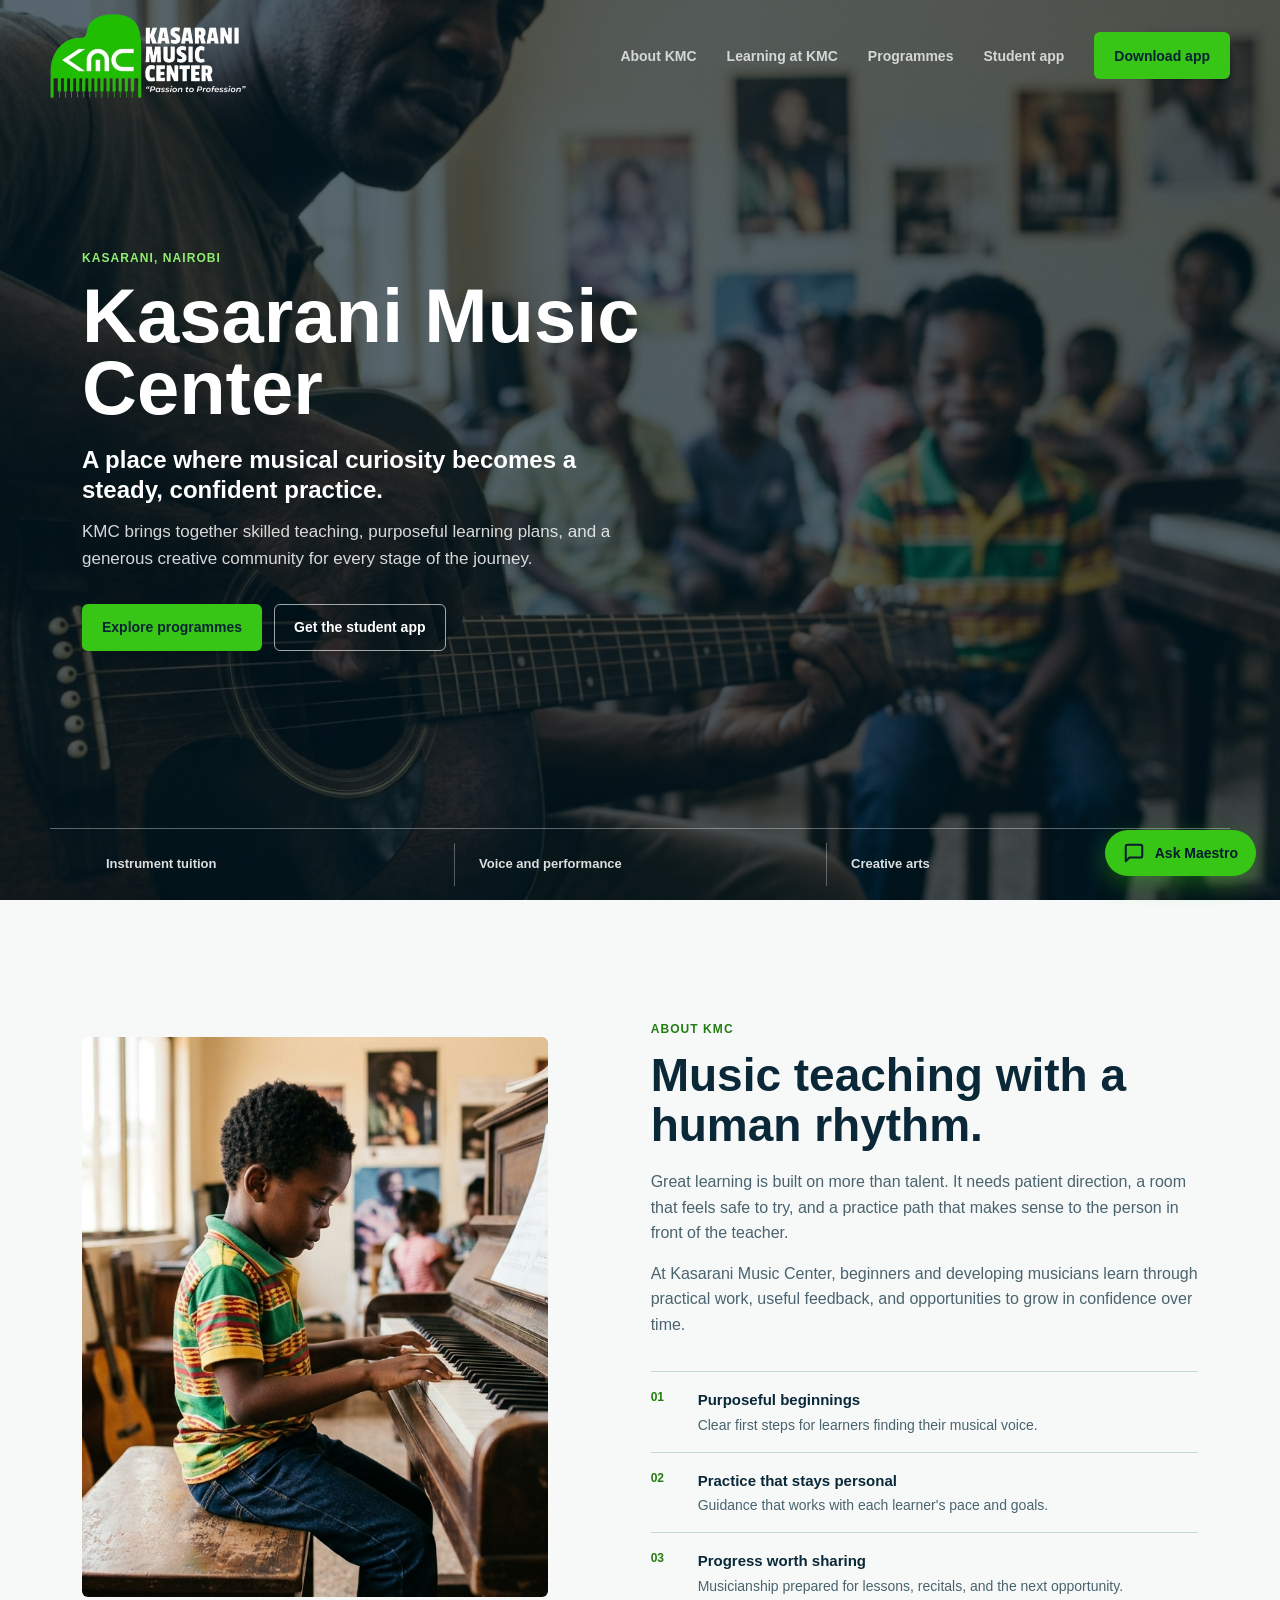
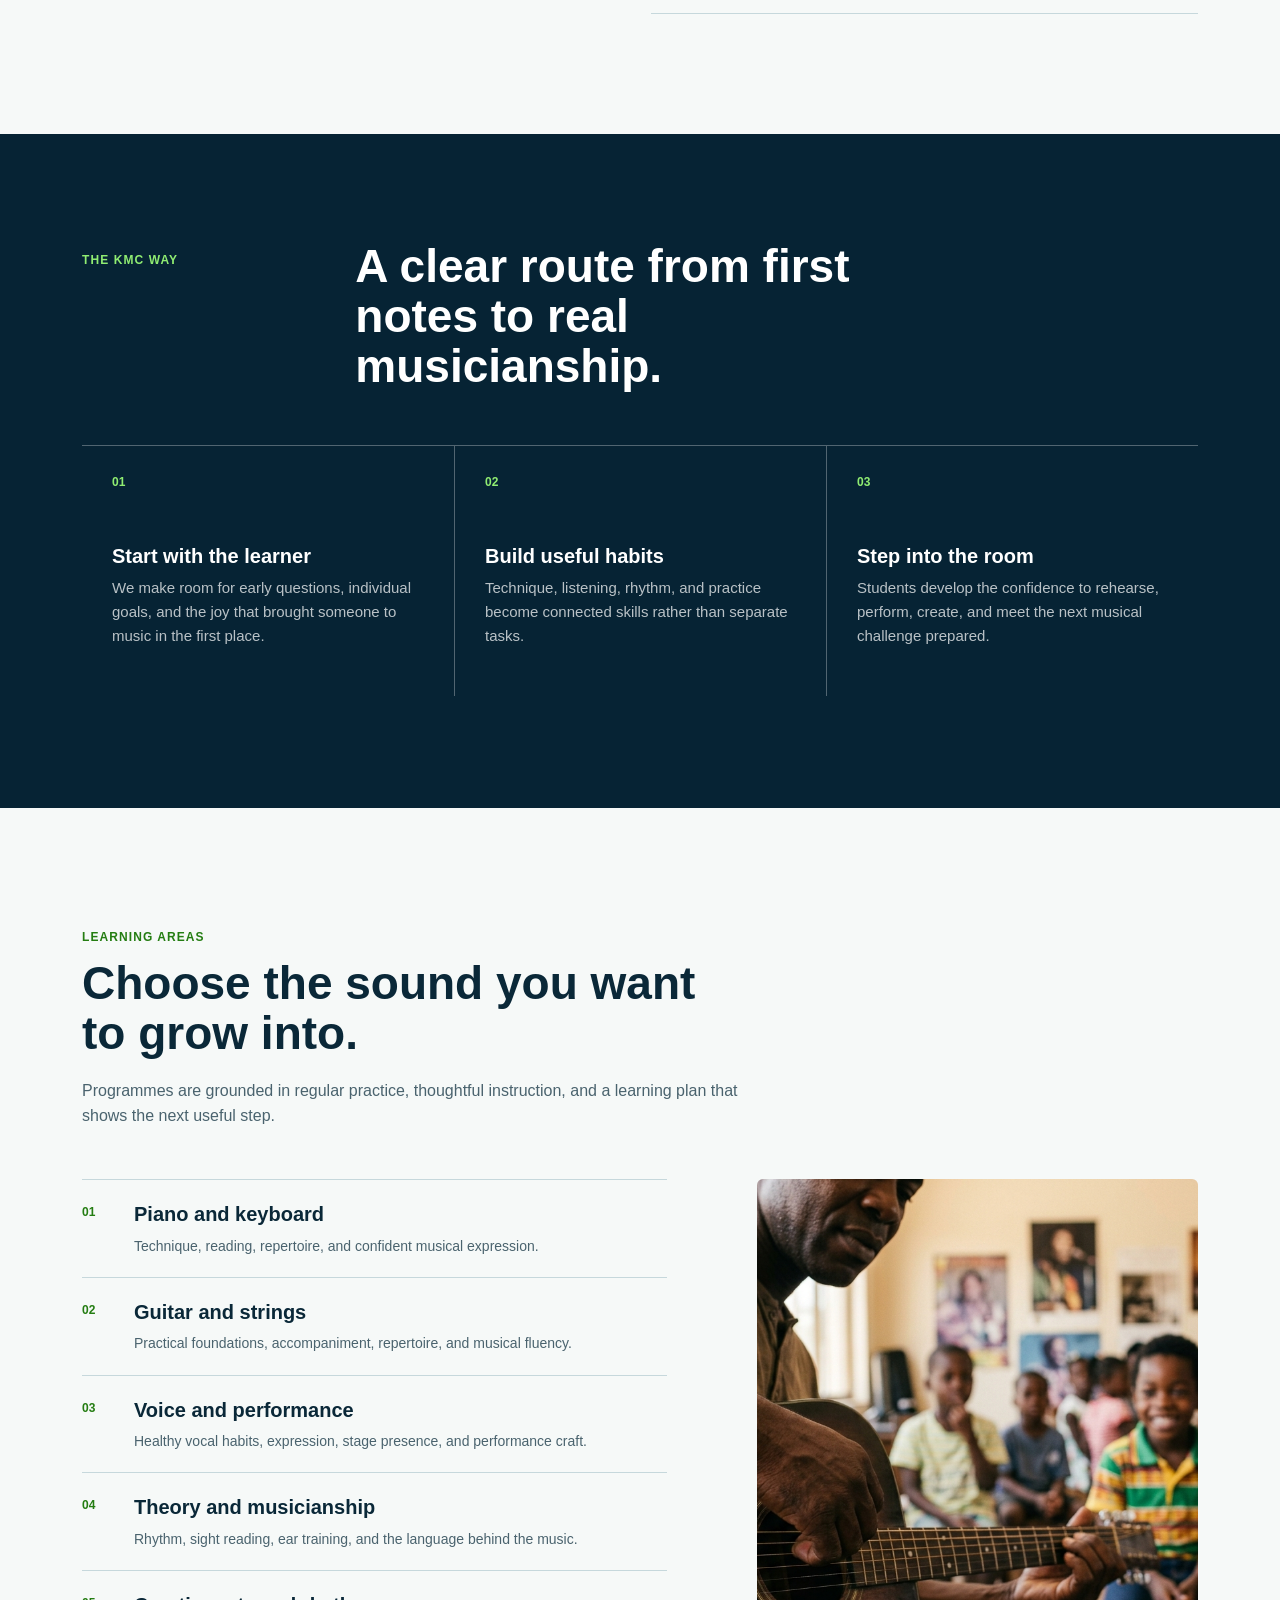
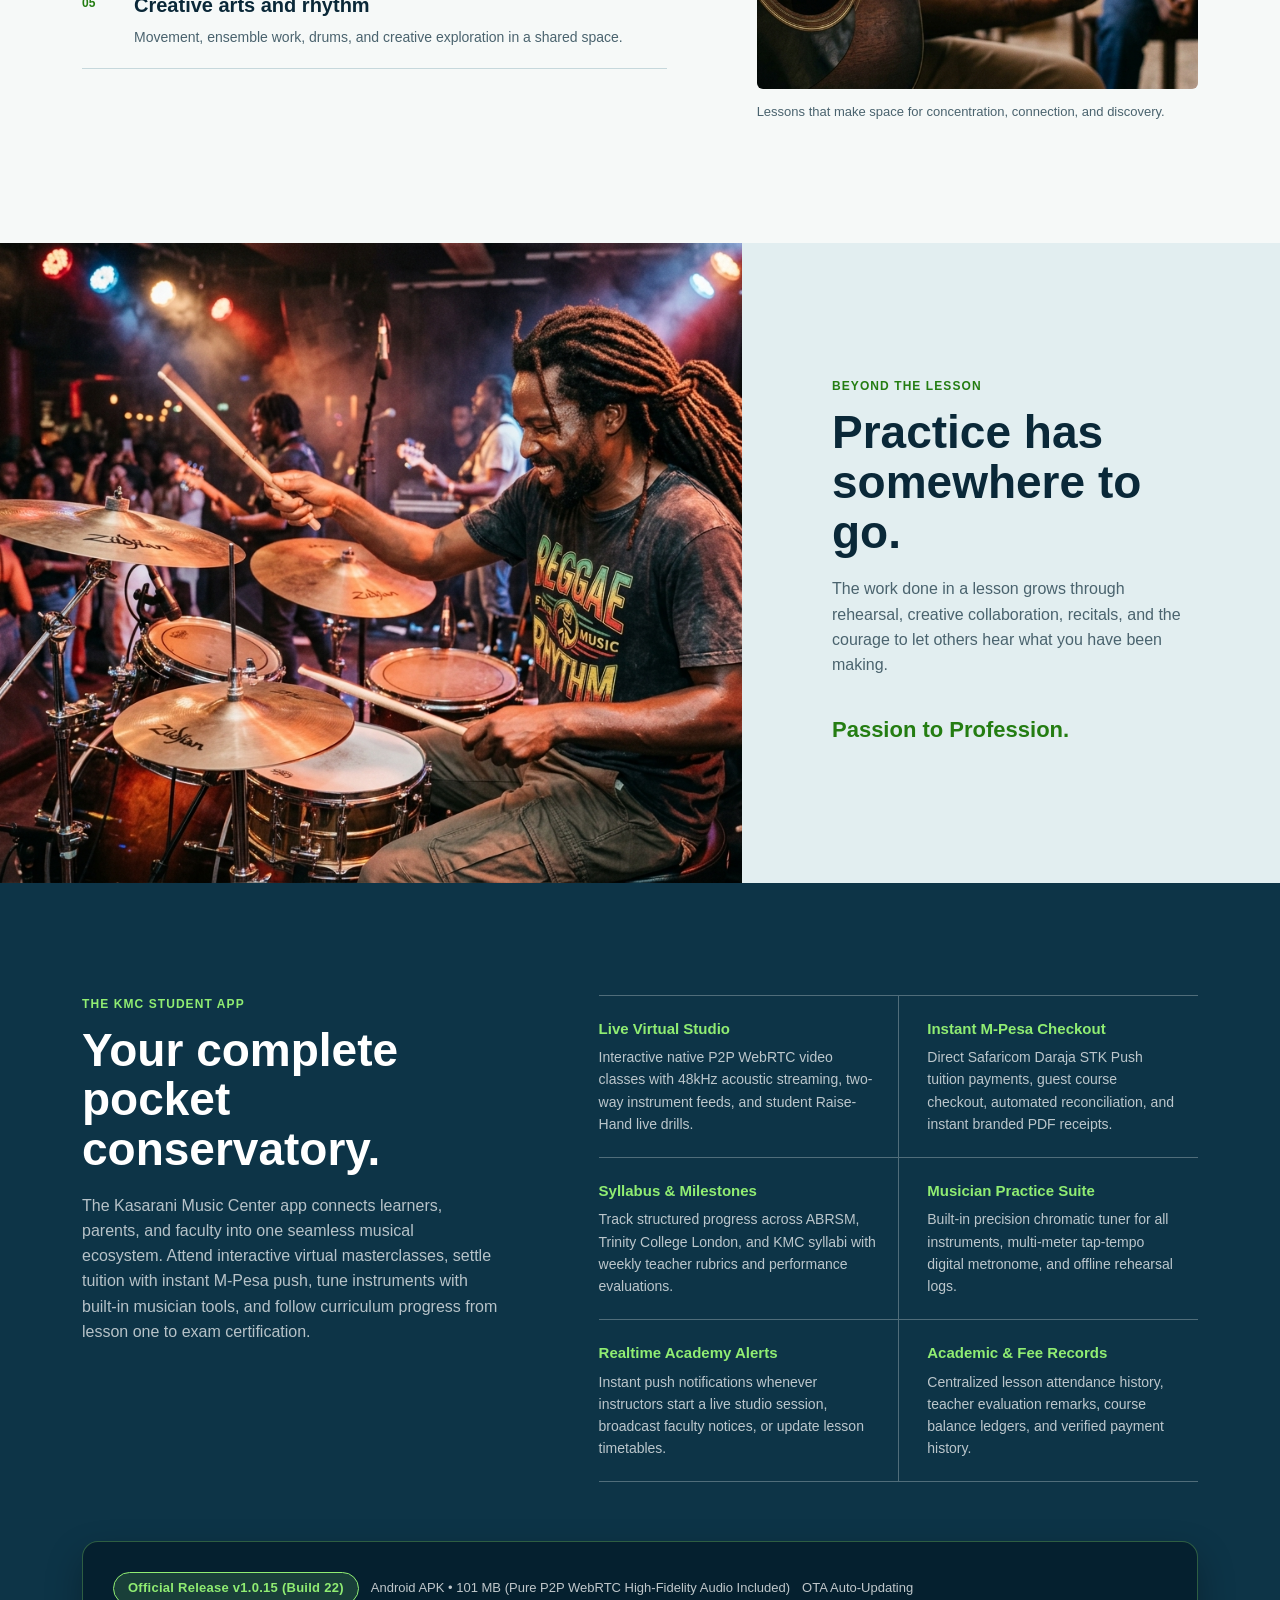
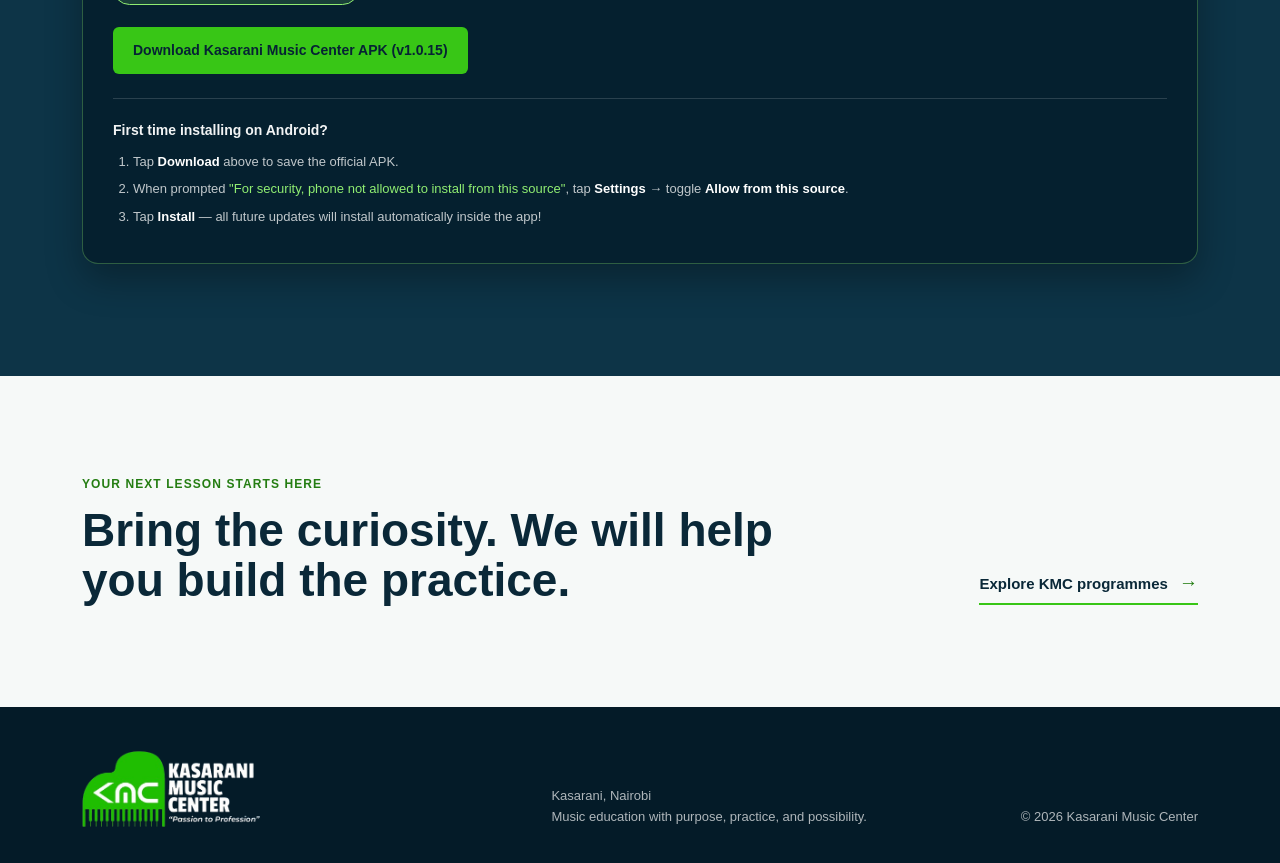
==== index.html @ f5b6c024 "chore: align student app release badge to v1.0.15 Build 22" ====
<!doctype html>
<html lang="en">
  <head>
    <meta charset="UTF-8">
    <meta name="viewport" content="width=device-width, initial-scale=1.0">
    <meta
      name="description"
      content="Kasarani Music Center offers practical music tuition, thoughtful guidance, and a connected student learning experience in Nairobi."
    >
    <meta name="theme-color" content="#062334">
    <title>Kasarani Music Center | Passion to Profession</title>
    <link rel="icon" type="image/png" sizes="32x32" href="images/favicons/favicon-32x32.png">
    <link rel="apple-touch-icon" sizes="180x180" href="images/favicons/favicon-180x180.png">
    <link rel="stylesheet" href="styles.css">
  </head>
  <body>
    <header class="site-header" id="site-header">
      <a class="brand" href="#top" aria-label="Kasarani Music Center home">
        <img src="images/logos/kms logo.png" alt="Kasarani Music Center">
      </a>

      <nav class="site-nav" id="site-nav" aria-label="Main navigation">
        <a href="#about">About KMC</a>
        <a href="#learning">Learning at KMC</a>
        <a href="#programmes">Programmes</a>
        <a href="#student-app">Student app</a>
        <a
          class="nav-download"
          href="https://github.com/kmcdata25-netizen/kasarani-app-releases/releases/download/v1.0.15/Kasarani_Music_Center_v1.0.15_b22.apk"
          download
          data-apk-download
        >
          Download app
        </a>
      </nav>

      <button class="menu-toggle" id="menu-toggle" type="button" aria-expanded="false" aria-controls="site-nav">
        <span></span><span></span><span></span>
        <span class="sr-only">Open navigation</span>
      </button>
    </header>

    <main id="top">
      <section class="hero" aria-labelledby="hero-title">
        <div class="hero__media" aria-hidden="true"></div>
        <div class="hero__veil" aria-hidden="true"></div>
        <div class="hero__content page-width">
          <p class="eyebrow eyebrow--light">Kasarani, Nairobi</p>
          <h1 id="hero-title">Kasarani Music<br class="hero__desktop-break"> Center</h1>
          <p class="hero__statement">A place where musical curiosity becomes a steady, confident practice.</p>
          <p class="hero__copy">
            KMC brings together skilled teaching, purposeful learning plans, and a generous creative community for every
            stage of the journey.
          </p>
          <div class="hero__actions">
            <a class="button button--primary" href="#programmes">Explore programmes</a>
            <a
              class="button button--light"
              href="https://github.com/kmcdata25-netizen/kasarani-app-releases/releases/download/v1.0.15/Kasarani_Music_Center_v1.0.15_b22.apk"
              download
              data-apk-download
            >
              Get the student app
            </a>
          </div>
        </div>
        <div class="hero__footer page-width" aria-label="KMC learning areas">
          <span>Instrument tuition</span>
          <span>Voice and performance</span>
          <span>Creative arts</span>
        </div>
      </section>

      <section class="introduction section page-width" id="about" aria-labelledby="about-title">
        <figure class="introduction__image">
          <img
            src="images/backgrounds/images.jpg"
            alt="A young learner practising piano at Kasarani Music Center"
          >
        </figure>
        <div class="introduction__copy">
          <p class="eyebrow">About KMC</p>
          <h2 id="about-title">Music teaching with a human rhythm.</h2>
          <p>
            Great learning is built on more than talent. It needs patient direction, a room that feels safe to try, and a
            practice path that makes sense to the person in front of the teacher.
          </p>
          <p>
            At Kasarani Music Center, beginners and developing musicians learn through practical work, useful feedback,
            and opportunities to grow in confidence over time.
          </p>
          <div class="introduction__notes" aria-label="What guides KMC">
            <article>
              <span>01</span>
              <div><strong>Purposeful beginnings</strong><p>Clear first steps for learners finding their musical voice.</p></div>
            </article>
            <article>
              <span>02</span>
              <div><strong>Practice that stays personal</strong><p>Guidance that works with each learner's pace and goals.</p></div>
            </article>
            <article>
              <span>03</span>
              <div><strong>Progress worth sharing</strong><p>Musicianship prepared for lessons, recitals, and the next opportunity.</p></div>
            </article>
          </div>
        </div>
      </section>

      <section class="learning" id="learning" aria-labelledby="learning-title">
        <div class="learning__inner page-width">
          <div class="learning__heading">
            <p class="eyebrow eyebrow--light">The KMC way</p>
            <h2 id="learning-title">A clear route from first notes to real musicianship.</h2>
          </div>
          <div class="learning__steps">
            <article>
              <span>01</span>
              <h3>Start with the learner</h3>
              <p>We make room for early questions, individual goals, and the joy that brought someone to music in the first place.</p>
            </article>
            <article>
              <span>02</span>
              <h3>Build useful habits</h3>
              <p>Technique, listening, rhythm, and practice become connected skills rather than separate tasks.</p>
            </article>
            <article>
              <span>03</span>
              <h3>Step into the room</h3>
              <p>Students develop the confidence to rehearse, perform, create, and meet the next musical challenge prepared.</p>
            </article>
          </div>
        </div>
      </section>

      <section class="programmes section page-width" id="programmes" aria-labelledby="programmes-title">
        <div class="programmes__intro">
          <p class="eyebrow">Learning areas</p>
          <h2 id="programmes-title">Choose the sound you want to grow into.</h2>
          <p>
            Programmes are grounded in regular practice, thoughtful instruction, and a learning plan that shows the next
            useful step.
          </p>
        </div>
        <div class="programmes__layout">
          <div class="programme-list">
            <article>
              <span>01</span>
              <div><h3>Piano and keyboard</h3><p>Technique, reading, repertoire, and confident musical expression.</p></div>
            </article>
            <article>
              <span>02</span>
              <div><h3>Guitar and strings</h3><p>Practical foundations, accompaniment, repertoire, and musical fluency.</p></div>
            </article>
            <article>
              <span>03</span>
              <div><h3>Voice and performance</h3><p>Healthy vocal habits, expression, stage presence, and performance craft.</p></div>
            </article>
            <article>
              <span>04</span>
              <div><h3>Theory and musicianship</h3><p>Rhythm, sight reading, ear training, and the language behind the music.</p></div>
            </article>
            <article>
              <span>05</span>
              <div><h3>Creative arts and rhythm</h3><p>Movement, ensemble work, drums, and creative exploration in a shared space.</p></div>
            </article>
          </div>
          <figure class="programmes__image">
            <img src="images/backgrounds/guiter.jpg" alt="A teacher guiding guitar learners in a KMC lesson">
            <figcaption>Lessons that make space for concentration, connection, and discovery.</figcaption>
          </figure>
        </div>
      </section>

      <section class="performance" aria-labelledby="performance-title">
        <div class="performance__image">
          <img src="images/backgrounds/drums.jpg" alt="A drummer performing confidently on stage">
        </div>
        <div class="performance__content">
          <p class="eyebrow">Beyond the lesson</p>
          <h2 id="performance-title">Practice has somewhere to go.</h2>
          <p>
            The work done in a lesson grows through rehearsal, creative collaboration, recitals, and the courage to let
            others hear what you have been making.
          </p>
          <p class="performance__line">Passion to Profession.</p>
        </div>
      </section>

      <section class="student-app section" id="student-app" aria-labelledby="student-app-title">
        <div class="student-app__inner page-width">
          <div class="student-app__title">
            <p class="eyebrow eyebrow--light">The KMC Student App</p>
            <h2 id="student-app-title">Your complete pocket conservatory.</h2>
            <p>
              The Kasarani Music Center app connects learners, parents, and faculty into one seamless musical ecosystem. Attend interactive virtual masterclasses, settle tuition with instant M-Pesa push, tune instruments with built-in musician tools, and follow curriculum progress from lesson one to exam certification.
            </p>
          </div>
          <ul class="app-features" aria-label="Student app features">
            <li><strong>Live Virtual Studio</strong><span>Interactive native P2P WebRTC video classes with 48kHz acoustic streaming, two-way instrument feeds, and student Raise-Hand live drills.</span></li>
            <li><strong>Instant M-Pesa Checkout</strong><span>Direct Safaricom Daraja STK Push tuition payments, guest course checkout, automated reconciliation, and instant branded PDF receipts.</span></li>
            <li><strong>Syllabus & Milestones</strong><span>Track structured progress across ABRSM, Trinity College London, and KMC syllabi with weekly teacher rubrics and performance evaluations.</span></li>
            <li><strong>Musician Practice Suite</strong><span>Built-in precision chromatic tuner for all instruments, multi-meter tap-tempo digital metronome, and offline rehearsal logs.</span></li>
            <li><strong>Realtime Academy Alerts</strong><span>Instant push notifications whenever instructors start a live studio session, broadcast faculty notices, or update lesson timetables.</span></li>
            <li><strong>Academic & Fee Records</strong><span>Centralized lesson attendance history, teacher evaluation remarks, course balance ledgers, and verified payment history.</span></li>
          </ul>

          <div class="app-download-card">
            <div class="app-download-card__meta">
              <span class="app-badge">Official Release v1.0.15 (Build 22)</span>
              <span class="app-meta-item">Android APK &bull; 101 MB (Pure P2P WebRTC High-Fidelity Audio Included)</span>
              <span class="app-meta-item">OTA Auto-Updating</span>
            </div>
            
            <a
              class="button button--primary student-app__button"
              href="https://github.com/kmcdata25-netizen/kasarani-app-releases/releases/download/v1.0.15/Kasarani_Music_Center_v1.0.15_b22.apk"
              download
              data-apk-download
            >
              Download Kasarani Music Center APK (v1.0.15)
            </a>

            <div class="install-guide">
              <p class="install-guide__title">First time installing on Android?</p>
              <ol class="install-guide__steps">
                <li>Tap <strong>Download</strong> above to save the official APK.</li>
                <li>When prompted <em>"For security, phone not allowed to install from this source"</em>, tap <strong>Settings</strong> &rarr; toggle <strong>Allow from this source</strong>.</li>
                <li>Tap <strong>Install</strong> &mdash; all future updates will install automatically inside the app!</li>
              </ol>
            </div>
          </div>
        </div>
      </section>

      <section class="closing page-width" aria-labelledby="closing-title">
        <p class="eyebrow">Your next lesson starts here</p>
        <div class="closing__content">
          <h2 id="closing-title">Bring the curiosity. We will help you build the practice.</h2>
          <a class="text-link" href="#programmes">Explore KMC programmes <span aria-hidden="true">&rarr;</span></a>
        </div>
      </section>
    </main>

    <footer class="site-footer">
      <div class="page-width site-footer__inner">
        <img src="images/logos/kms logo.png" alt="Kasarani Music Center">
        <p>Kasarani, Nairobi<br>Music education with purpose, practice, and possibility.</p>
        <p class="site-footer__copy">&copy; 2026 Kasarani Music Center</p>
      </div>
    </footer>

    <!-- KMC AI Assistant Floating Widget ("Maestro") -->
    <div class="chat-widget" id="chat-widget">
      <!-- Floating Launch Button -->
      <button class="chat-launcher" id="chat-launcher" type="button" aria-label="Open KMC AI Music Assistant" aria-expanded="false">
        <span class="chat-launcher__icon">
          <svg width="22" height="22" viewBox="0 0 24 24" fill="none" stroke="currentColor" stroke-width="2.2" stroke-linecap="round" stroke-linejoin="round">
            <path d="M21 15a2 2 0 0 1-2 2H7l-4 4V5a2 2 0 0 1 2-2h14a2 2 0 0 1 2 2z"></path>
          </svg>
        </span>
        <span class="chat-launcher__badge">Ask Maestro</span>
      </button>

      <!-- Chat Modal Card -->
      <section class="chat-window" id="chat-window" aria-hidden="true" role="dialog" aria-labelledby="chat-title">
        <header class="chat-header">
          <div class="chat-header__info">
            <div class="chat-avatar">
              <svg width="18" height="18" viewBox="0 0 24 24" fill="none" stroke="currentColor" stroke-width="2" stroke-linecap="round" stroke-linejoin="round">
                <path d="M9 18V5l12-2v13"></path>
                <circle cx="6" cy="18" r="3"></circle>
                <circle cx="18" cy="16" r="3"></circle>
              </svg>
            </div>
            <div>
              <h3 id="chat-title">Maestro</h3>
              <p class="chat-status"><span class="status-dot"></span> KMC AI Tutor &bull; Active</p>
            </div>
          </div>
          <button class="chat-close" id="chat-close" type="button" aria-label="Close chat">&times;</button>
        </header>

        <div class="chat-messages" id="chat-messages" role="log" aria-live="polite">
          <!-- Messages will be injected dynamically -->
        </div>

        <div class="chat-quick-chips" id="chat-quick-chips" aria-label="Quick questions">
          <button type="button" class="quick-chip" data-query="Tuition Fees & Packages">Tuition Fees</button>
          <button type="button" class="quick-chip" data-query="Instruments Taught">Instruments</button>
          <button type="button" class="quick-chip" data-query="School Location & Hours">Location & Hours</button>
          <button type="button" class="quick-chip" data-query="ABRSM & Trinity Exams">Exams (ABRSM)</button>
          <button type="button" class="quick-chip" data-query="How to Enroll">How to Enroll</button>
          <button type="button" class="quick-chip" data-query="Contact Kasarani Music Center">Contact Office</button>
        </div>

        <form class="chat-input-bar" id="chat-form">
          <input type="text" id="chat-input" placeholder="Ask about lessons, fees, practice..." autocomplete="off" required>
          <button type="submit" id="chat-send" aria-label="Send message">
            <svg width="18" height="18" viewBox="0 0 24 24" fill="none" stroke="currentColor" stroke-width="2" stroke-linecap="round" stroke-linejoin="round">
              <line x1="22" y1="2" x2="11" y2="13"></line>
              <polygon points="22 2 15 22 11 13 2 9 22 2"></polygon>
            </svg>
          </button>
        </form>
      </section>
    </div>

    <script src="script.js"></script>
  </body>
</html>
---- styles.css ----
:root {
  --navy: #062334;
  --navy-raised: #0d3447;
  --green: #38c616;
  --green-deep: #247d12;
  --paper: #f6f9f8;
  --mist: #e2eef0;
  --ink: #0a2838;
  --copy: #4a636e;
  --line: #c6d8dc;
  --white: #ffffff;
  --gold: #dda840;
  --content: 1180px;
  --radius: 6px;
  --font: "Aptos", "Segoe UI", Arial, sans-serif;
}

* {
  box-sizing: border-box;
}

html {
  scroll-behavior: smooth;
  scroll-padding-top: 86px;
}

body {
  min-width: 320px;
  margin: 0;
  overflow-x: hidden;
  background: var(--paper);
  color: var(--ink);
  font-family: var(--font);
  font-size: 16px;
  line-height: 1.58;
}

a {
  color: inherit;
  text-decoration: none;
}

button,
a {
  -webkit-tap-highlight-color: transparent;
}

button {
  font: inherit;
}

img {
  display: block;
  max-width: 100%;
}

h1,
h2,
h3,
p {
  margin-top: 0;
}

h1,
h2,
h3 {
  letter-spacing: 0;
}

h1,
h2 {
  font-weight: 800;
}

h3 {
  font-weight: 750;
}

.page-width {
  width: min(var(--content), 100%);
  padding-right: 32px;
  padding-left: 32px;
  margin: 0 auto;
}

.section {
  padding-top: 120px;
  padding-bottom: 120px;
}

.sr-only {
  position: absolute;
  width: 1px;
  height: 1px;
  padding: 0;
  margin: -1px;
  overflow: hidden;
  clip: rect(0, 0, 0, 0);
  white-space: nowrap;
  border: 0;
}

.eyebrow {
  margin-bottom: 12px;
  color: var(--green-deep);
  font-size: 12px;
  font-weight: 800;
  letter-spacing: 0.09em;
  text-transform: uppercase;
}

.eyebrow--light {
  color: #90ed72;
}

.site-header {
  position: fixed;
  z-index: 30;
  top: 0;
  right: 0;
  left: 0;
  display: flex;
  min-height: 86px;
  padding: 14px max(32px, calc((100% - var(--content)) / 2));
  align-items: center;
  justify-content: space-between;
  border-bottom: 1px solid transparent;
  transition: background-color 180ms ease, border-color 180ms ease;
}

.site-header.is-scrolled,
.site-header.is-open {
  background: rgba(6, 35, 52, 0.97);
  border-color: rgba(255, 255, 255, 0.18);
}

.brand {
  display: inline-flex;
  flex: 0 0 auto;
  align-items: center;
}

.brand img {
  width: 196px;
  height: auto;
}

.site-nav {
  display: flex;
  gap: 30px;
  align-items: center;
  color: rgba(255, 255, 255, 0.76);
  font-size: 14px;
  font-weight: 700;
}

.site-nav > a:not(.nav-download):hover,
.site-nav > a:not(.nav-download):focus-visible {
  color: var(--white);
}

.nav-download,
.button {
  display: inline-flex;
  min-height: 47px;
  padding: 12px 19px;
  align-items: center;
  justify-content: center;
  border: 1px solid transparent;
  border-radius: var(--radius);
  font-size: 14px;
  font-weight: 800;
  line-height: 1.15;
  transition: background-color 180ms ease, border-color 180ms ease, color 180ms ease, transform 180ms ease;
}

.nav-download,
.button--primary {
  background: var(--green);
  color: var(--navy);
}

.nav-download:hover,
.button--primary:hover,
.nav-download:focus-visible,
.button--primary:focus-visible {
  background: #55d333;
  transform: translateY(-1px);
}

.button--light {
  border-color: rgba(255, 255, 255, 0.62);
  color: var(--white);
}

.button--light:hover,
.button--light:focus-visible {
  border-color: var(--white);
  background: rgba(255, 255, 255, 0.1);
}

.menu-toggle {
  display: none;
  width: 44px;
  height: 44px;
  padding: 9px;
  border: 1px solid rgba(255, 255, 255, 0.55);
  border-radius: var(--radius);
  background: transparent;
  cursor: pointer;
}

.menu-toggle span:not(.sr-only) {
  display: block;
  width: 100%;
  height: 2px;
  margin: 4px 0;
  background: var(--white);
}

.hero {
  position: relative;
  display: flex;
  min-height: 780px;
  height: 100svh;
  align-items: center;
  overflow: hidden;
  color: var(--white);
}

.hero__media,
.hero__veil {
  position: absolute;
  inset: 0;
}

.hero__media {
  background-image: url("images/backgrounds/guiter.jpg");
  background-position: center;
  background-size: cover;
}

.hero__veil {
  background: rgba(3, 25, 37, 0.66);
}

.hero__content {
  position: relative;
  z-index: 1;
  padding-top: 120px;
  padding-bottom: 120px;
}

.hero h1 {
  max-width: 650px;
  margin-bottom: 20px;
  font-size: 76px;
  line-height: 0.95;
}

.hero__statement {
  max-width: 580px;
  margin-bottom: 13px;
  font-size: 24px;
  font-weight: 700;
  line-height: 1.28;
}

.hero__copy {
  max-width: 555px;
  margin-bottom: 31px;
  color: rgba(255, 255, 255, 0.83);
  font-size: 17px;
}

.hero__actions {
  display: flex;
  flex-wrap: wrap;
  gap: 12px;
}

.hero__footer {
  position: absolute;
  z-index: 1;
  right: 0;
  bottom: 0;
  left: 0;
  display: grid;
  min-height: 72px;
  grid-template-columns: repeat(3, 1fr);
  align-items: center;
  border-top: 1px solid rgba(255, 255, 255, 0.35);
  color: rgba(255, 255, 255, 0.86);
  font-size: 13px;
  font-weight: 800;
}

.hero__footer span {
  min-width: 0;
  padding: 11px 24px;
}

.hero__footer span + span {
  border-left: 1px solid rgba(255, 255, 255, 0.3);
}

.introduction {
  display: grid;
  gap: clamp(44px, 8vw, 112px);
  align-items: center;
  grid-template-columns: minmax(280px, 0.92fr) minmax(0, 1.08fr);
}

.introduction__image {
  min-height: 560px;
  margin: 0;
  overflow: hidden;
  border-radius: var(--radius);
}

.introduction__image img {
  width: 100%;
  height: 100%;
  min-height: 560px;
  object-fit: cover;
}

.introduction__copy {
  max-width: 560px;
}

.introduction h2,
.learning h2,
.programmes h2,
.performance h2,
.student-app h2,
.closing h2 {
  margin-bottom: 19px;
  font-size: 46px;
  line-height: 1.08;
}

.introduction__copy > p:not(.eyebrow),
.programmes__intro > p:not(.eyebrow),
.performance__content > p:not(.eyebrow),
.student-app__title > p:not(.eyebrow) {
  color: var(--copy);
}

.introduction__notes {
  margin-top: 34px;
  border-top: 1px solid var(--line);
}

.introduction__notes article {
  display: grid;
  gap: 16px;
  padding: 16px 0;
  grid-template-columns: 31px 1fr;
  border-bottom: 1px solid var(--line);
}

.introduction__notes span {
  color: var(--green-deep);
  font-size: 12px;
  font-weight: 800;
}

.introduction__notes strong {
  display: block;
  margin-bottom: 2px;
  font-size: 15px;
}

.introduction__notes p {
  margin-bottom: 0;
  color: var(--copy);
  font-size: 14px;
}

.learning {
  padding: 108px 0 112px;
  background: var(--navy);
  color: var(--white);
}

.learning__heading {
  display: grid;
  max-width: 820px;
  margin-bottom: 54px;
  grid-template-columns: 0.5fr 1fr;
  align-items: start;
}

.learning__heading .eyebrow {
  margin-top: 9px;
}

.learning__heading h2 {
  margin-bottom: 0;
}

.learning__steps {
  display: grid;
  grid-template-columns: repeat(3, 1fr);
  border-top: 1px solid rgba(255, 255, 255, 0.3);
}

.learning__steps article {
  min-height: 250px;
  padding: 27px 30px 20px;
}

.learning__steps article + article {
  border-left: 1px solid rgba(255, 255, 255, 0.3);
}

.learning__steps span {
  display: block;
  margin-bottom: 52px;
  color: #90ed72;
  font-size: 12px;
  font-weight: 800;
}

.learning__steps h3 {
  margin-bottom: 8px;
  font-size: 20px;
  line-height: 1.2;
}

.learning__steps p {
  margin-bottom: 0;
  color: rgba(255, 255, 255, 0.72);
  font-size: 15px;
}

.programmes {
  background: var(--paper);
}

.programmes__intro {
  max-width: 660px;
  margin-bottom: 51px;
}

.programmes__layout {
  display: grid;
  gap: clamp(42px, 7vw, 98px);
  align-items: start;
  grid-template-columns: minmax(0, 1.14fr) minmax(300px, 0.86fr);
}

.programme-list {
  border-top: 1px solid var(--line);
}

.programme-list article {
  display: grid;
  gap: 22px;
  padding: 19px 0 20px;
  grid-template-columns: 30px 1fr;
  border-bottom: 1px solid var(--line);
}

.programme-list span {
  padding-top: 4px;
  color: var(--green-deep);
  font-size: 12px;
  font-weight: 800;
}

.programme-list h3 {
  margin-bottom: 4px;
  font-size: 20px;
}

.programme-list p {
  margin-bottom: 0;
  color: var(--copy);
  font-size: 14px;
}

.programmes__image {
  margin: 0;
}

.programmes__image img {
  width: 100%;
  min-height: 510px;
  object-fit: cover;
  object-position: center;
  border-radius: var(--radius);
}

.programmes__image figcaption {
  padding-top: 13px;
  color: var(--copy);
  font-size: 13px;
}

.performance {
  display: grid;
  min-height: 640px;
  grid-template-columns: minmax(0, 1.16fr) minmax(350px, 0.84fr);
  background: var(--mist);
}

.performance__image {
  min-height: 640px;
}

.performance__image img {
  width: 100%;
  height: 100%;
  min-height: 640px;
  object-fit: cover;
}

.performance__content {
  display: flex;
  max-width: 560px;
  padding: 80px clamp(35px, 7vw, 104px);
  flex-direction: column;
  justify-content: center;
}

.performance__line {
  margin: 20px 0 0 !important;
  color: var(--green-deep) !important;
  font-size: 22px;
  font-weight: 800;
}

.student-app {
  padding: 112px 0;
  background: var(--navy-raised);
  color: var(--white);
}

.student-app__inner {
  display: grid;
  gap: 35px 100px;
  grid-template-columns: minmax(0, 0.82fr) minmax(0, 1.18fr);
  align-items: start;
}

.student-app__title {
  max-width: 470px;
}

.student-app__title > p:not(.eyebrow) {
  color: rgba(255, 255, 255, 0.7);
}

.student-app__title h2 {
  margin-bottom: 18px;
}

.app-features {
  display: grid;
  padding: 0;
  margin: 0;
  list-style: none;
  grid-template-columns: repeat(2, 1fr);
  border-top: 1px solid rgba(255, 255, 255, 0.28);
}

.app-features li {
  min-height: 132px;
  padding: 21px 22px 22px 0;
  border-bottom: 1px solid rgba(255, 255, 255, 0.28);
}

.app-features li:nth-child(even) {
  padding-left: 28px;
  border-left: 1px solid rgba(255, 255, 255, 0.28);
}

.app-features strong,
.app-features span {
  display: block;
}

.app-features strong {
  margin-bottom: 6px;
  color: #90ed72;
  font-size: 15px;
}

.app-features span {
  color: rgba(255, 255, 255, 0.72);
  font-size: 14px;
}

.student-app__button {
  display: inline-flex;
  align-items: center;
  justify-content: center;
  width: fit-content;
  text-decoration: none;
}

.app-download-card {
  grid-column: 1 / -1;
  margin-top: 24px;
  padding: 30px;
  background: rgba(3, 25, 37, 0.7);
  border: 1px solid rgba(144, 237, 114, 0.3);
  border-radius: 16px;
  box-shadow: 0 16px 36px rgba(0, 0, 0, 0.3);
}

.app-download-card__meta {
  display: flex;
  flex-wrap: wrap;
  align-items: center;
  gap: 12px;
  margin-bottom: 22px;
}

.app-badge {
  display: inline-flex;
  align-items: center;
  padding: 5px 14px;
  background: rgba(144, 237, 114, 0.15);
  border: 1px solid #90ed72;
  border-radius: 20px;
  color: #90ed72;
  font-size: 13px;
  font-weight: 700;
  letter-spacing: 0.02em;
}

.app-meta-item {
  color: rgba(255, 255, 255, 0.75);
  font-size: 13px;
  font-weight: 500;
}

.install-guide {
  margin-top: 24px;
  padding-top: 20px;
  border-top: 1px solid rgba(255, 255, 255, 0.15);
}

.install-guide__title {
  margin: 0 0 10px;
  color: rgba(255, 255, 255, 0.95);
  font-size: 14px;
  font-weight: 700;
}

.install-guide__steps {
  margin: 0;
  padding-left: 20px;
  color: rgba(255, 255, 255, 0.75);
  font-size: 13px;
  line-height: 1.65;
}

.install-guide__steps li {
  margin-bottom: 6px;
}

.install-guide__steps strong {
  color: #ffffff;
}

.install-guide__steps em {
  color: #90ed72;
  font-style: normal;
}

.closing {
  padding-top: 99px;
  padding-bottom: 102px;
}

.closing__content {
  display: flex;
  gap: 40px;
  align-items: end;
  justify-content: space-between;
}

.closing h2 {
  max-width: 730px;
  margin-bottom: 0;
}

.text-link {
  flex: 0 0 auto;
  padding-bottom: 5px;
  border-bottom: 2px solid var(--green);
  color: var(--ink);
  font-size: 15px;
  font-weight: 800;
}

.text-link span {
  margin-left: 7px;
  color: var(--green-deep);
  font-size: 19px;
}

.site-footer {
  padding: 44px 0 36px;
  background: #041b28;
  color: var(--white);
}

.site-footer__inner {
  display: grid;
  gap: 26px;
  align-items: end;
  grid-template-columns: 1fr 1fr auto;
}

.site-footer img {
  width: 178px;
}

.site-footer p {
  margin: 0;
  color: rgba(255, 255, 255, 0.68);
  font-size: 13px;
}

.site-footer__copy {
  text-align: right;
}

a:focus-visible,
button:focus-visible {
  outline: 3px solid var(--gold);
  outline-offset: 4px;
}

@media (max-width: 1000px) {
  .site-header {
    padding-right: 30px;
    padding-left: 30px;
  }

  .site-nav {
    gap: 20px;
  }

  .hero h1 {
    font-size: 64px;
  }

  .introduction,
  .programmes__layout,
  .performance,
  .student-app__inner {
    grid-template-columns: 1fr;
  }

  .introduction__image,
  .introduction__image img {
    min-height: 480px;
  }

  .introduction__copy {
    max-width: 680px;
  }

  .programmes__image img {
    min-height: 420px;
  }

  .performance__image,
  .performance__image img {
    min-height: 500px;
  }

  .performance__content {
    max-width: 720px;
  }

  .student-app__title {
    max-width: 670px;
  }
}

@media (max-width: 760px) {
  html {
    scroll-padding-top: 74px;
  }

  .page-width {
    padding-right: 20px;
    padding-left: 20px;
  }

  .section {
    padding-top: 72px;
    padding-bottom: 72px;
  }

  .site-header {
    min-height: 74px;
    padding: 9px 20px;
    background: rgba(6, 35, 52, 0.94);
    border-bottom-color: rgba(255, 255, 255, 0.15);
  }

  .brand img {
    width: 162px;
  }

  .site-nav {
    position: fixed;
    z-index: 29;
    top: 74px;
    right: 0;
    left: 0;
    display: none;
    padding: 20px;
    flex-direction: column;
    align-items: stretch;
    background: var(--navy);
    border-bottom: 1px solid rgba(255, 255, 255, 0.15);
  }

  .site-nav.is-open {
    display: flex;
  }

  .site-nav a {
    padding: 9px 0;
  }

  .site-nav .nav-download {
    margin-top: 8px;
  }

  .menu-toggle {
    display: flex;
    flex: 0 0 44px;
    flex-direction: column;
    align-items: stretch;
    justify-content: center;
  }

  .hero {
    min-height: 730px;
    height: 100svh;
  }

  .hero__media {
    background-position: 58% center;
  }

  .hero__veil {
    background: rgba(3, 25, 37, 0.71);
  }

  .hero__content {
    padding-top: 114px;
    padding-bottom: 92px;
    max-width: 350px;
    margin-left: 0;
  }

  .hero h1 {
    max-width: 100%;
    margin-bottom: 16px;
    font-size: 44px;
    line-height: 1;
  }

  .hero__desktop-break {
    display: none;
  }

  .hero__statement {
    max-width: 430px;
    margin-bottom: 13px;
    font-size: 20px;
  }

  .hero__copy {
    max-width: 430px;
    margin-bottom: 26px;
    font-size: 16px;
  }

  .hero__actions {
    align-items: stretch;
    flex-direction: column;
  }

  .hero__actions .button {
    width: 100%;
  }

  .hero__footer {
    display: none;
  }

  .introduction {
    gap: 38px;
  }

  .introduction__image,
  .introduction__image img {
    min-height: 350px;
  }

  .introduction h2,
  .learning h2,
  .programmes h2,
  .performance h2,
  .student-app h2,
  .closing h2 {
    font-size: 34px;
  }

  .learning {
    padding: 74px 0;
  }

  .learning__heading {
    display: block;
    margin-bottom: 36px;
  }

  .learning__heading .eyebrow {
    margin-top: 0;
  }

  .learning__steps {
    grid-template-columns: 1fr;
  }

  .learning__steps article {
    min-height: 0;
    padding: 24px 0;
  }

  .learning__steps article + article {
    border-top: 1px solid rgba(255, 255, 255, 0.3);
    border-left: 0;
  }

  .learning__steps span {
    margin-bottom: 20px;
  }

  .programmes__intro {
    margin-bottom: 35px;
  }

  .programmes__layout {
    gap: 38px;
  }

  .programmes__image img {
    min-height: 330px;
  }

  .performance__image,
  .performance__image img {
    min-height: 360px;
  }

  .performance__content {
    padding: 68px 20px;
  }

  .student-app {
    padding: 75px 0;
  }

  .student-app__inner {
    gap: 32px;
  }

  .app-features {
    grid-template-columns: 1fr;
  }

  .app-features li {
    min-height: 0;
    padding: 18px 0;
  }

  .app-features li:nth-child(even) {
    padding-left: 0;
    border-left: 0;
  }

  .student-app__button {
    width: 100%;
  }

  .closing {
    padding-top: 72px;
    padding-bottom: 73px;
  }

  .closing__content,
  .site-footer__inner {
    align-items: flex-start;
    flex-direction: column;
  }

  .closing__content {
    display: flex;
    gap: 24px;
  }

  .site-footer__inner {
    display: flex;
    gap: 20px;
  }

  .site-footer__copy {
    text-align: left;
  }
}

/* ==============================================================================
   KMC AI ASSISTANT ("MAESTRO") FLOATING WIDGET
   ============================================================================== */
.chat-widget {
  position: fixed;
  bottom: 24px;
  right: 24px;
  z-index: 1000;
  font-family: var(--font);
}

.chat-launcher {
  display: flex;
  align-items: center;
  gap: 10px;
  background: var(--green);
  color: #061c2d;
  border: none;
  border-radius: 999px;
  padding: 12px 18px;
  font-size: 14px;
  font-weight: 700;
  cursor: pointer;
  box-shadow: 0 8px 24px rgba(56, 198, 22, 0.35);
  transition: transform 0.2s ease, box-shadow 0.2s ease;
}

.chat-launcher:hover {
  transform: translateY(-2px);
  box-shadow: 0 12px 28px rgba(56, 198, 22, 0.45);
}

.chat-launcher__icon {
  display: flex;
  align-items: center;
  justify-content: center;
}

.chat-window {
  position: fixed;
  bottom: 84px;
  right: 24px;
  width: 380px;
  max-width: calc(100vw - 32px);
  height: 540px;
  max-height: calc(100vh - 110px);
  background: #061c2d;
  border: 1px solid #1a4961;
  border-radius: 16px;
  box-shadow: 0 16px 40px rgba(0, 0, 0, 0.5);
  display: flex;
  flex-direction: column;
  overflow: hidden;
  opacity: 0;
  visibility: hidden;
  transform: translateY(20px) scale(0.96);
  transition: opacity 0.25s cubic-bezier(0.16, 1, 0.3, 1),
              transform 0.25s cubic-bezier(0.16, 1, 0.3, 1),
              visibility 0.25s;
}

.chat-window.is-open {
  opacity: 1;
  visibility: visible;
  transform: translateY(0) scale(1);
}

.chat-header {
  display: flex;
  align-items: center;
  justify-content: space-between;
  padding: 14px 16px;
  background: #0b2b43;
  border-bottom: 1px solid #1a4961;
}

.chat-header__info {
  display: flex;
  align-items: center;
  gap: 10px;
}

.chat-avatar {
  width: 34px;
  height: 34px;
  border-radius: 50%;
  background: #123b57;
  border: 1.5px solid var(--green);
  display: flex;
  align-items: center;
  justify-content: center;
  color: var(--green);
}

.chat-header h3 {
  margin: 0;
  font-size: 15px;
  font-weight: 700;
  color: #ffffff;
}

.chat-status {
  margin: 0;
  font-size: 11px;
  color: #b8cbd7;
  display: flex;
  align-items: center;
  gap: 5px;
}

.status-dot {
  width: 7px;
  height: 7px;
  border-radius: 50%;
  background: var(--green);
  display: inline-block;
  box-shadow: 0 0 8px var(--green);
}

.chat-close {
  background: transparent;
  border: none;
  color: #b8cbd7;
  font-size: 24px;
  line-height: 1;
  cursor: pointer;
  padding: 4px;
  border-radius: 6px;
}

.chat-close:hover {
  color: #ffffff;
}

.chat-messages {
  flex: 1;
  overflow-y: auto;
  padding: 14px;
  display: flex;
  flex-direction: column;
  gap: 12px;
}

.chat-bubble {
  max-width: 82%;
  padding: 10px 14px;
  border-radius: 14px;
  font-size: 13.5px;
  line-height: 1.45;
  word-break: break-word;
}

.chat-bubble--bot {
  align-self: flex-start;
  background: #0b2b43;
  color: #f5f9fb;
  border: 1px solid #1a4961;
  border-bottom-left-radius: 4px;
}

.chat-bubble--user {
  align-self: flex-end;
  background: #075780;
  color: #ffffff;
  border-bottom-right-radius: 4px;
}

.chat-bubble__meta {
  display: block;
  font-size: 9.5px;
  color: #b8cbd7;
  margin-top: 5px;
}

.chat-quick-chips {
  display: flex;
  gap: 6px;
  padding: 8px 12px;
  overflow-x: auto;
  border-top: 1px solid rgba(26, 73, 97, 0.4);
  scrollbar-width: none;
}

.chat-quick-chips::-webkit-scrollbar {
  display: none;
}

.quick-chip {
  flex-shrink: 0;
  background: #123b57;
  color: var(--green);
  border: 1px solid var(--green);
  border-radius: 16px;
  padding: 5px 11px;
  font-size: 11.5px;
  font-weight: 600;
  cursor: pointer;
  transition: all 0.15s ease;
}

.quick-chip:hover {
  background: var(--green);
  color: #061c2d;
}

.chat-input-bar {
  display: flex;
  align-items: center;
  gap: 8px;
  padding: 10px 12px;
  background: #0b2b43;
  border-top: 1px solid #1a4961;
}

.chat-input-bar input {
  flex: 1;
  background: #061c2d;
  color: #ffffff;
  border: 1px solid #1a4961;
  border-radius: 20px;
  padding: 9px 14px;
  font-size: 13.5px;
  outline: none;
  font-family: inherit;
}

.chat-input-bar input:focus {
  border-color: var(--green);
}

.chat-input-bar button {
  width: 36px;
  height: 36px;
  border-radius: 50%;
  background: var(--green);
  color: #061c2d;
  border: none;
  display: flex;
  align-items: center;
  justify-content: center;
  cursor: pointer;
  flex-shrink: 0;
  transition: transform 0.15s ease;
}

.chat-input-bar button:hover {
  transform: scale(1.06);
}

.chat-typing {
  display: flex;
  align-items: center;
  gap: 4px;
  padding: 8px 12px;
  background: #0b2b43;
  border-radius: 14px;
  border: 1px solid #1a4961;
  align-self: flex-start;
  width: fit-content;
}

.chat-typing span {
  width: 6px;
  height: 6px;
  border-radius: 50%;
  background: var(--green);
  animation: typingBounce 1.2s infinite ease-in-out;
}

.chat-typing span:nth-child(2) {
  animation-delay: 0.2s;
}

.chat-typing span:nth-child(3) {
  animation-delay: 0.4s;
}

@keyframes typingBounce {
  0%, 80%, 100% { transform: translateY(0); opacity: 0.4; }
  40% { transform: translateY(-5px); opacity: 1; }
}

@media (max-width: 480px) {
  .chat-widget {
    bottom: 16px;
    right: 16px;
  }
  .chat-window {
    right: 16px;
    bottom: 74px;
    width: calc(100vw - 32px);
    height: 480px;
  }
}

@media (prefers-reduced-motion: reduce) {
  *,
  *::before,
  *::after {
    scroll-behavior: auto !important;
    transition-duration: 0.01ms !important;
  }
}
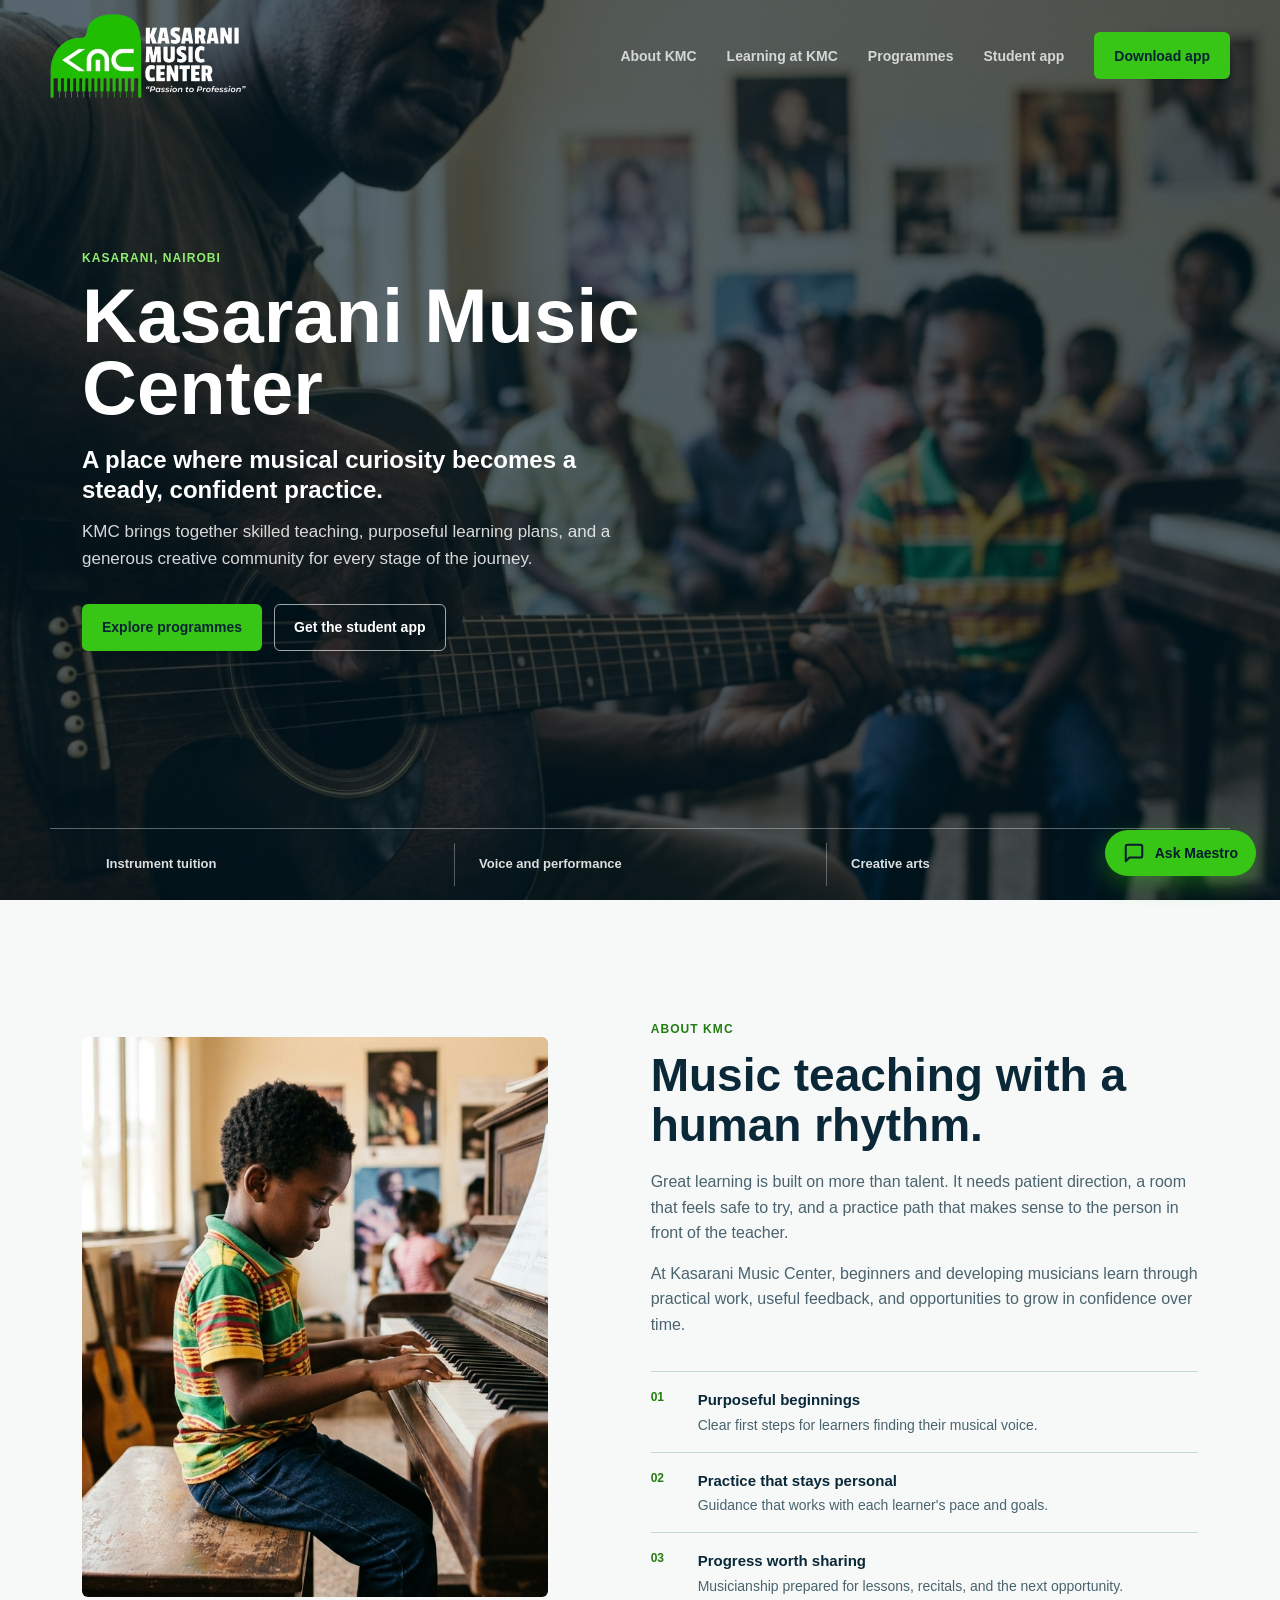
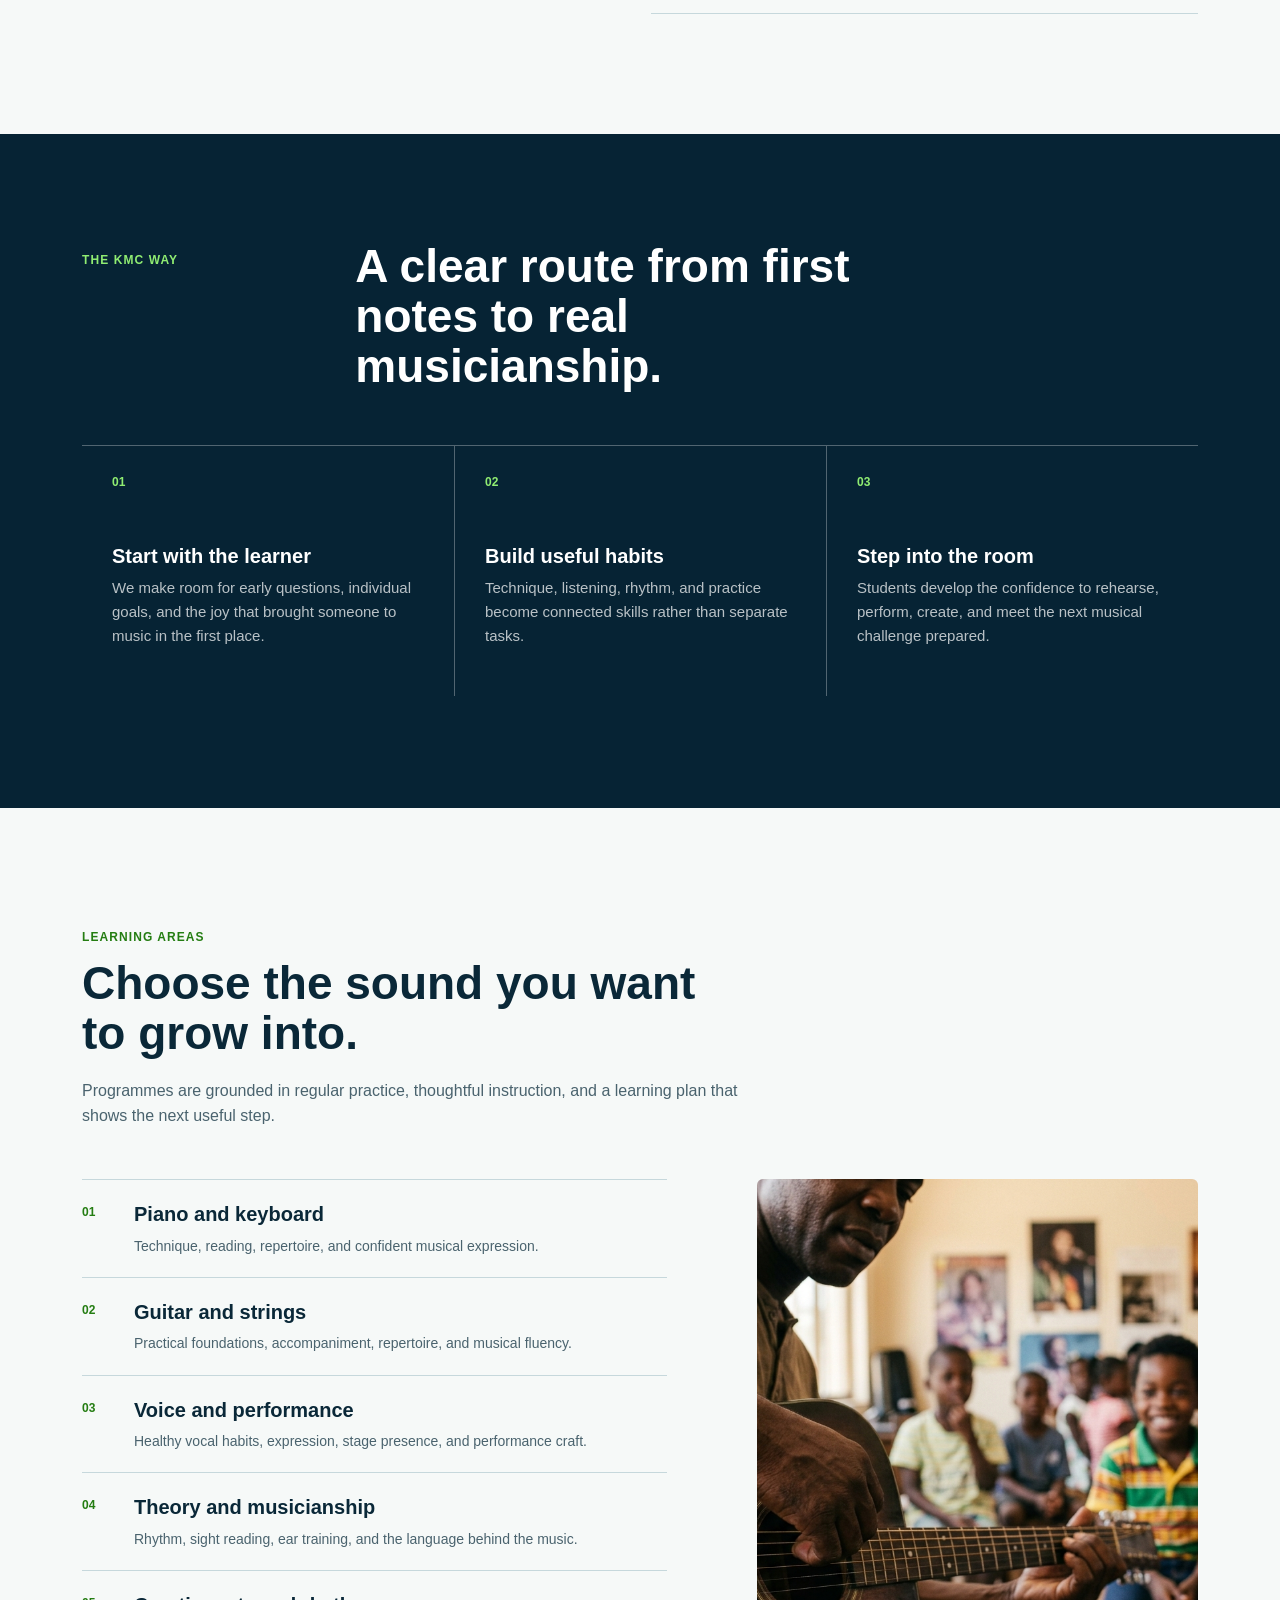
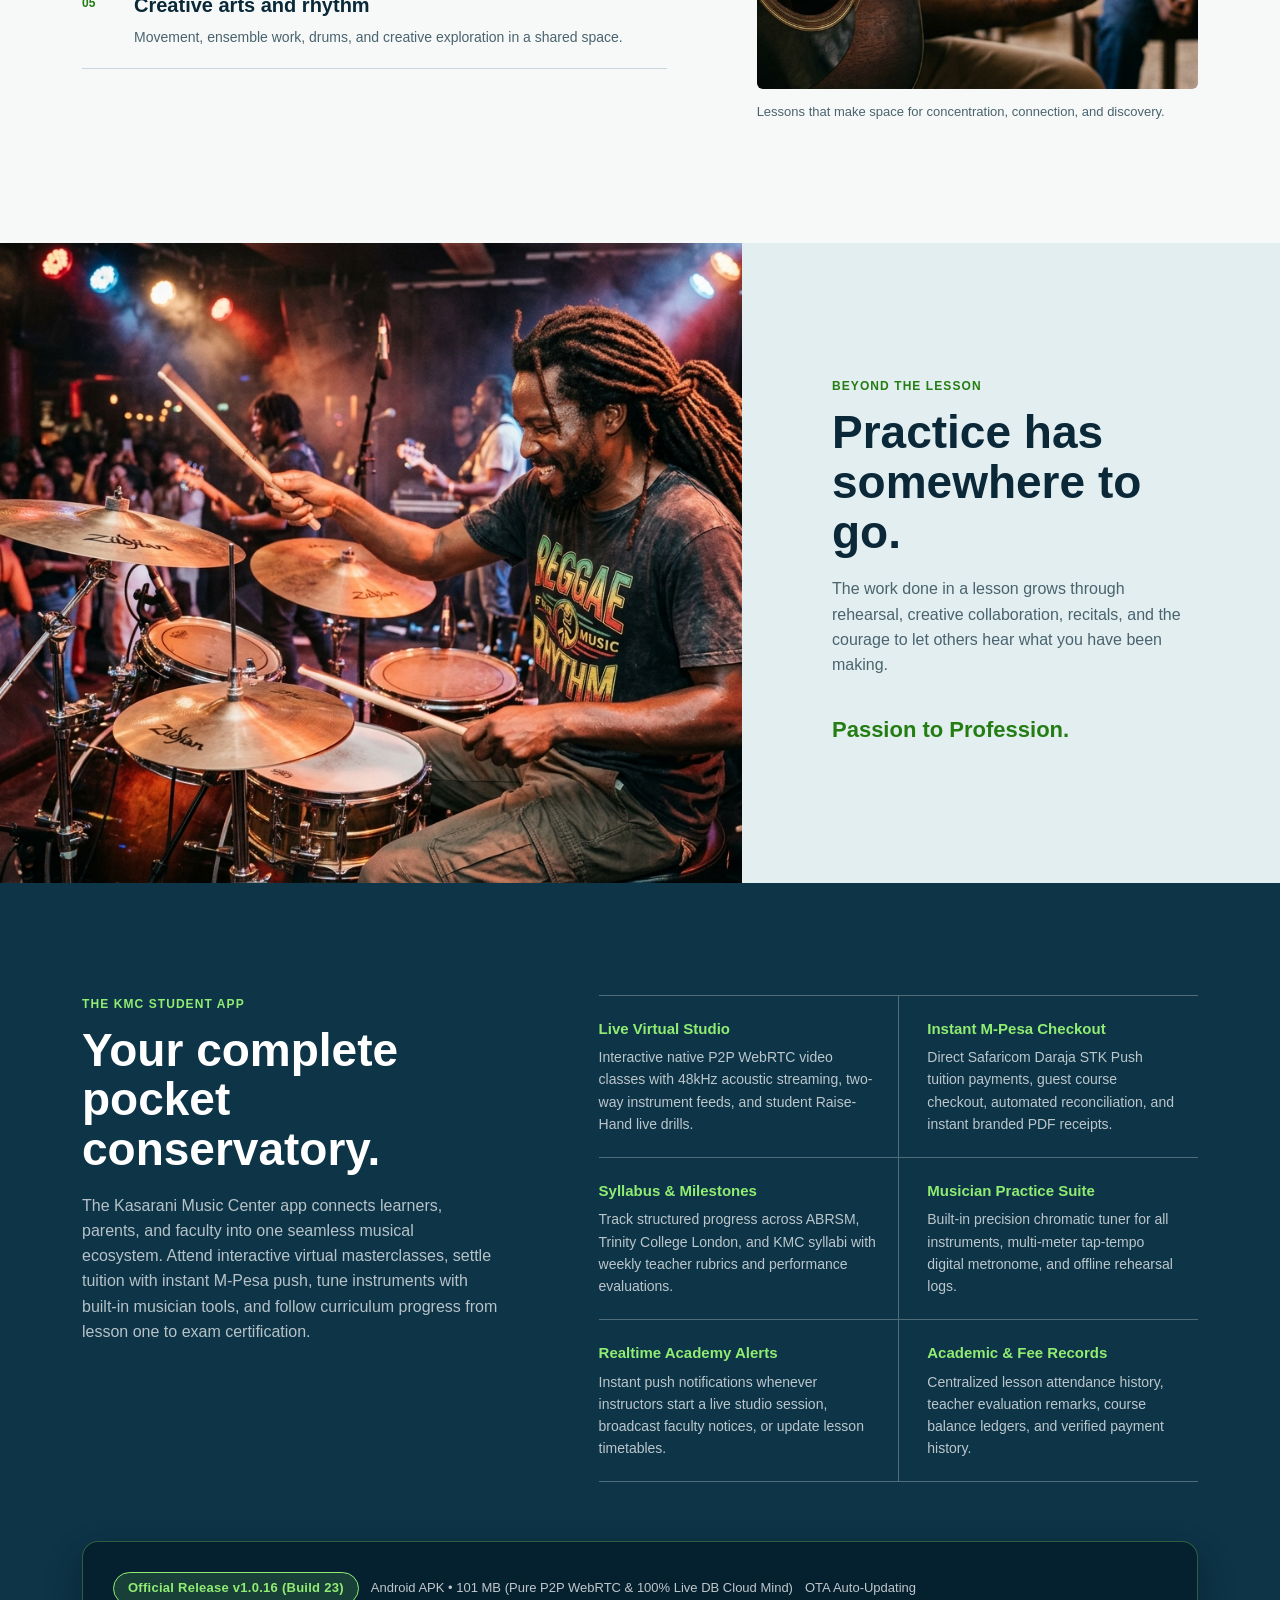
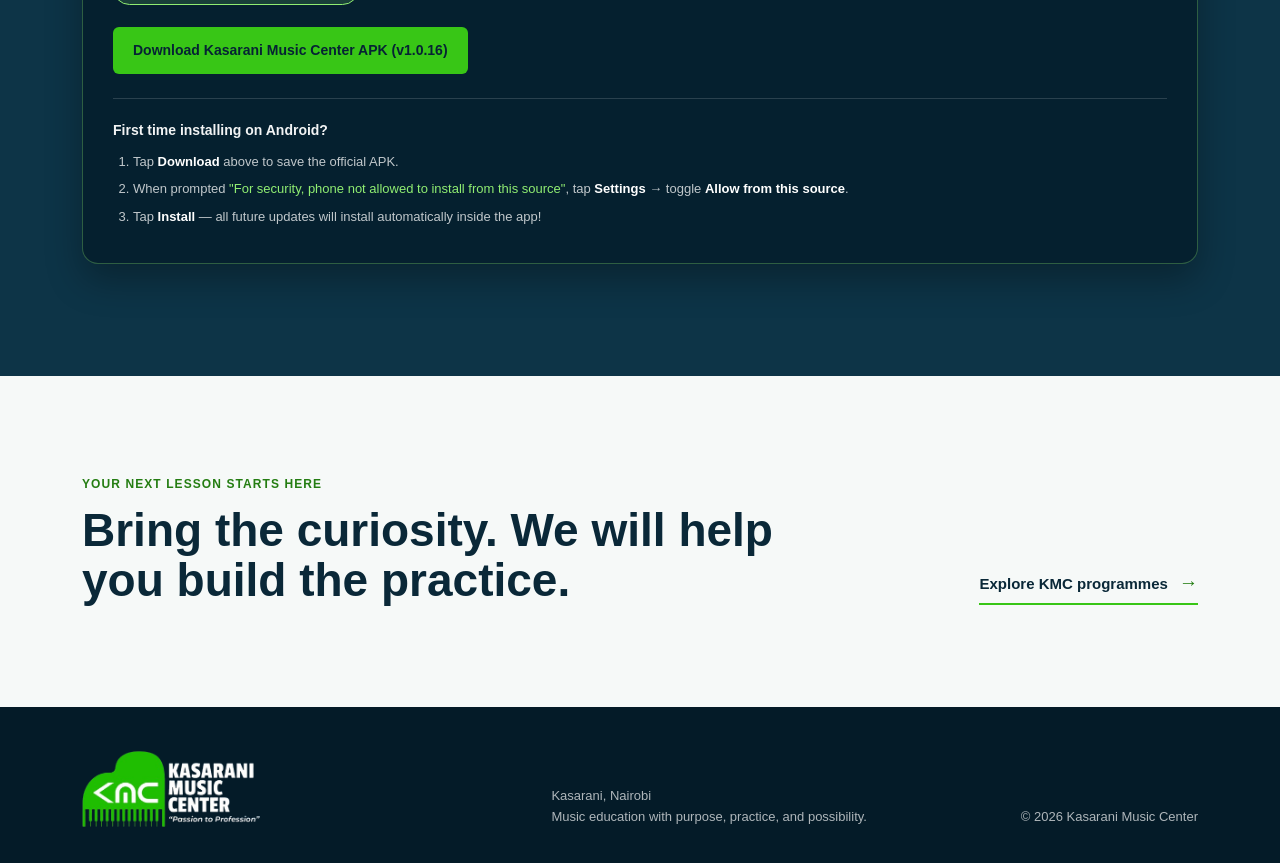
==== commit 119b82fa: "chore: align student app download link to v1.0.16 Build 23" ====
--- a/index.html
+++ b/index.html
@@ -206,18 +206,18 @@
 
           <div class="app-download-card">
             <div class="app-download-card__meta">
-              <span class="app-badge">Official Release v1.0.15 (Build 22)</span>
-              <span class="app-meta-item">Android APK &bull; 101 MB (Pure P2P WebRTC High-Fidelity Audio Included)</span>
+              <span class="app-badge">Official Release v1.0.16 (Build 23)</span>
+              <span class="app-meta-item">Android APK &bull; 101 MB (Pure P2P WebRTC & 100% Live DB Cloud Mind)</span>
               <span class="app-meta-item">OTA Auto-Updating</span>
             </div>
             
             <a
               class="button button--primary student-app__button"
-              href="https://github.com/kmcdata25-netizen/kasarani-app-releases/releases/download/v1.0.15/Kasarani_Music_Center_v1.0.15_b22.apk"
+              href="https://github.com/kmcdata25-netizen/kasarani-app-releases/releases/download/v1.0.16/Kasarani_Music_Center_v1.0.16_b23.apk"
               download
               data-apk-download
             >
-              Download Kasarani Music Center APK (v1.0.15)
+              Download Kasarani Music Center APK (v1.0.16)
             </a>
 
             <div class="install-guide">
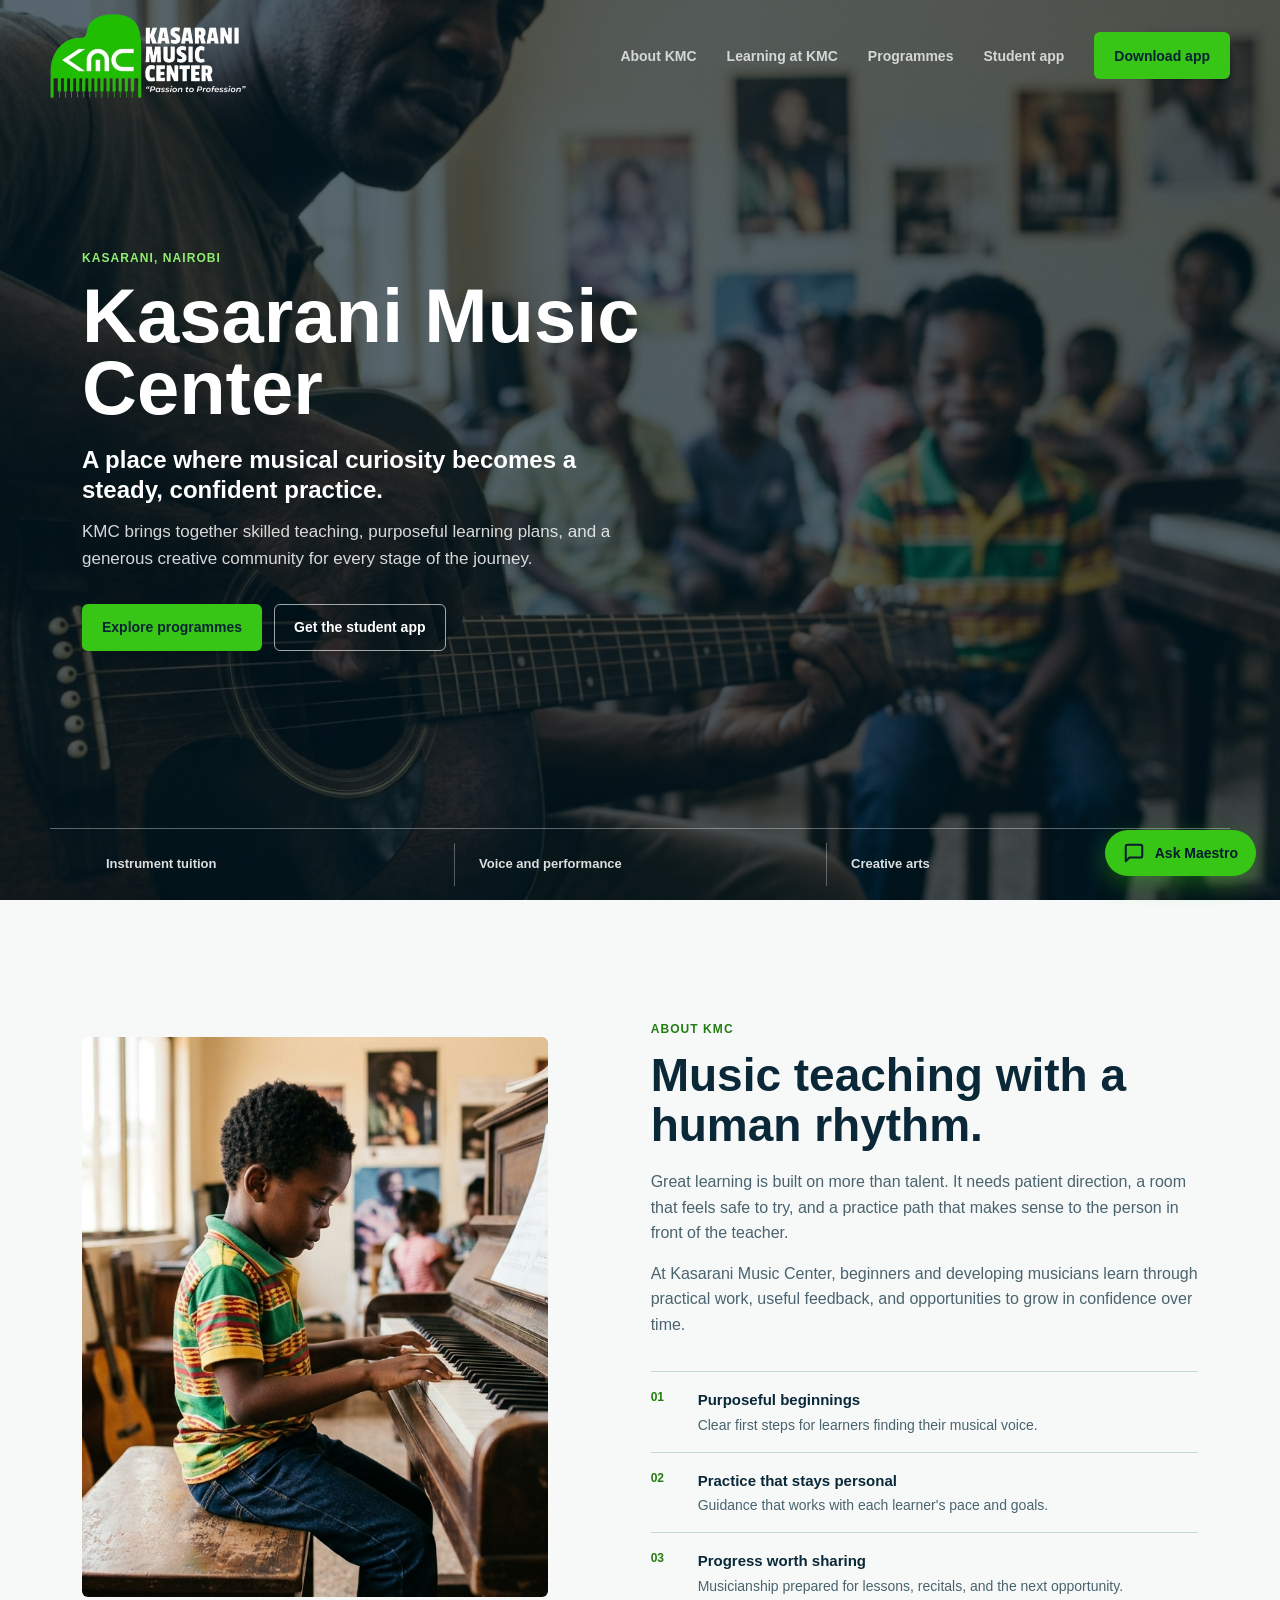
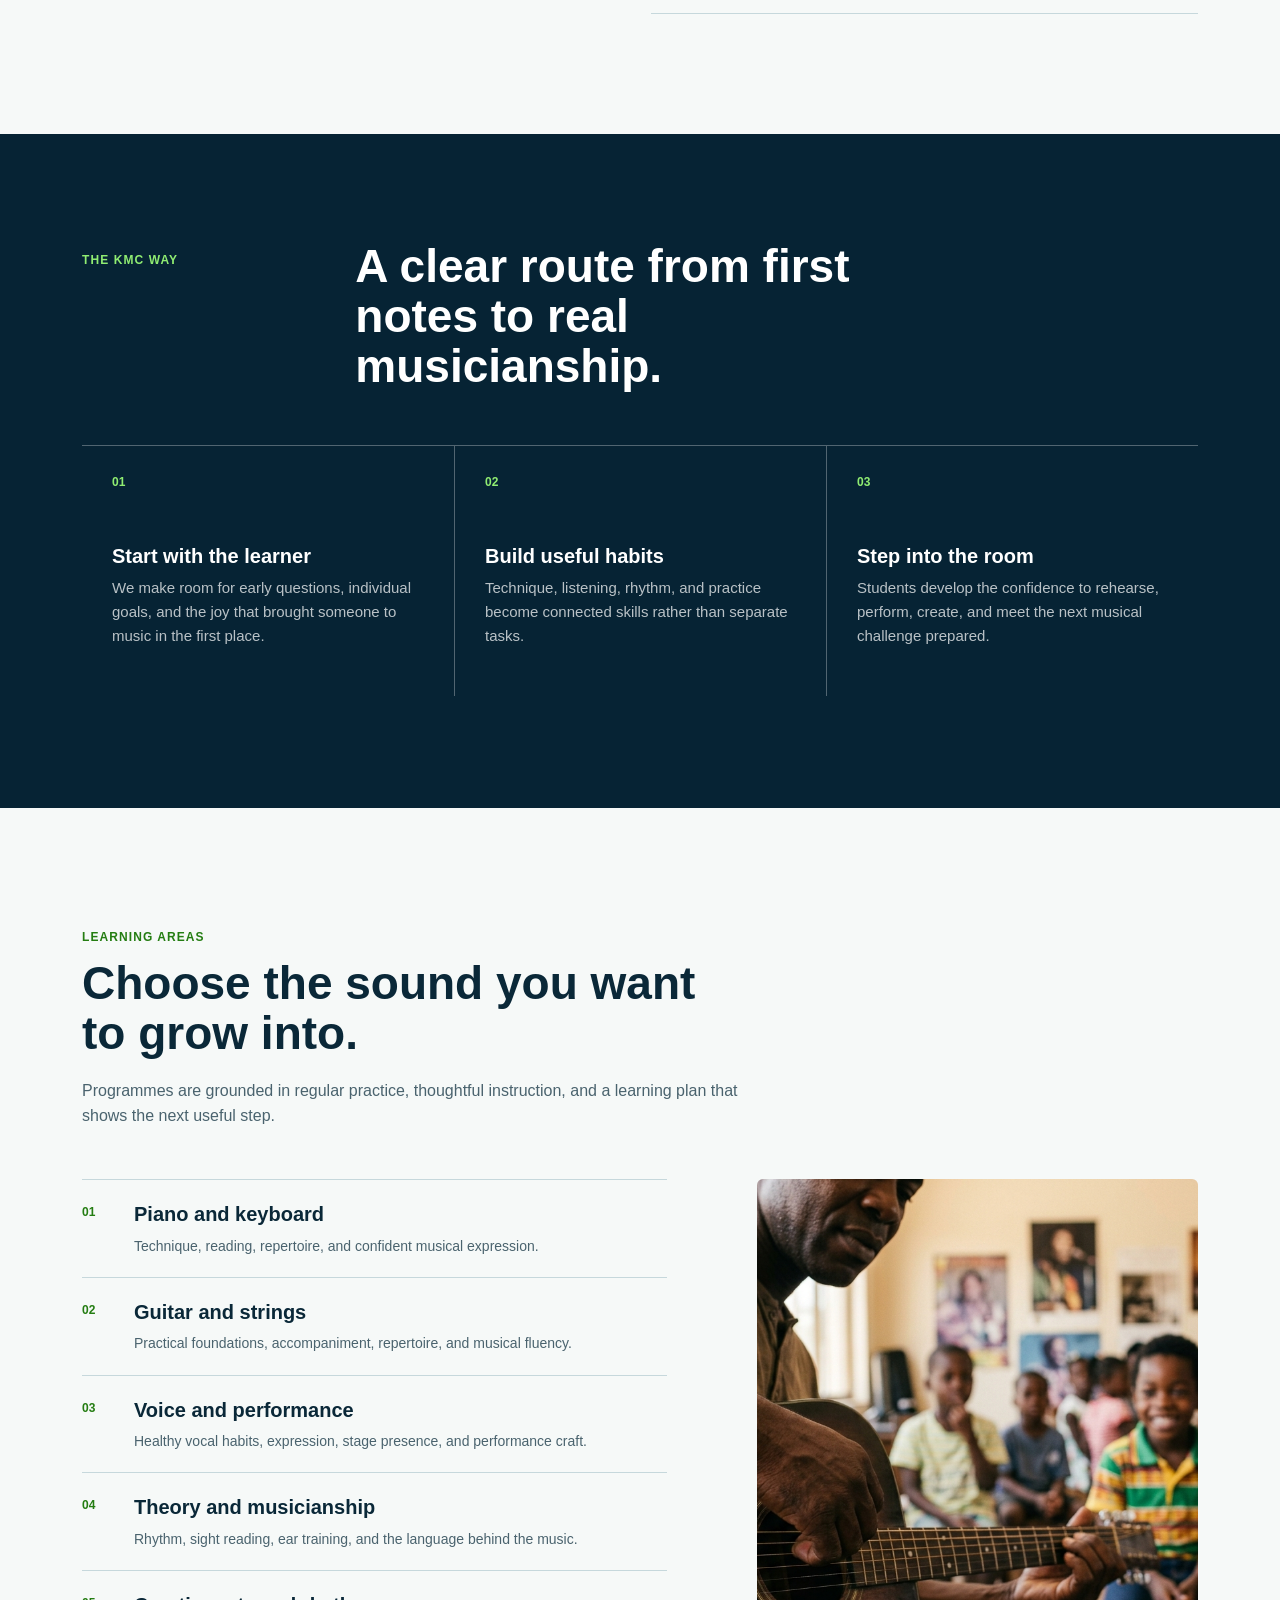
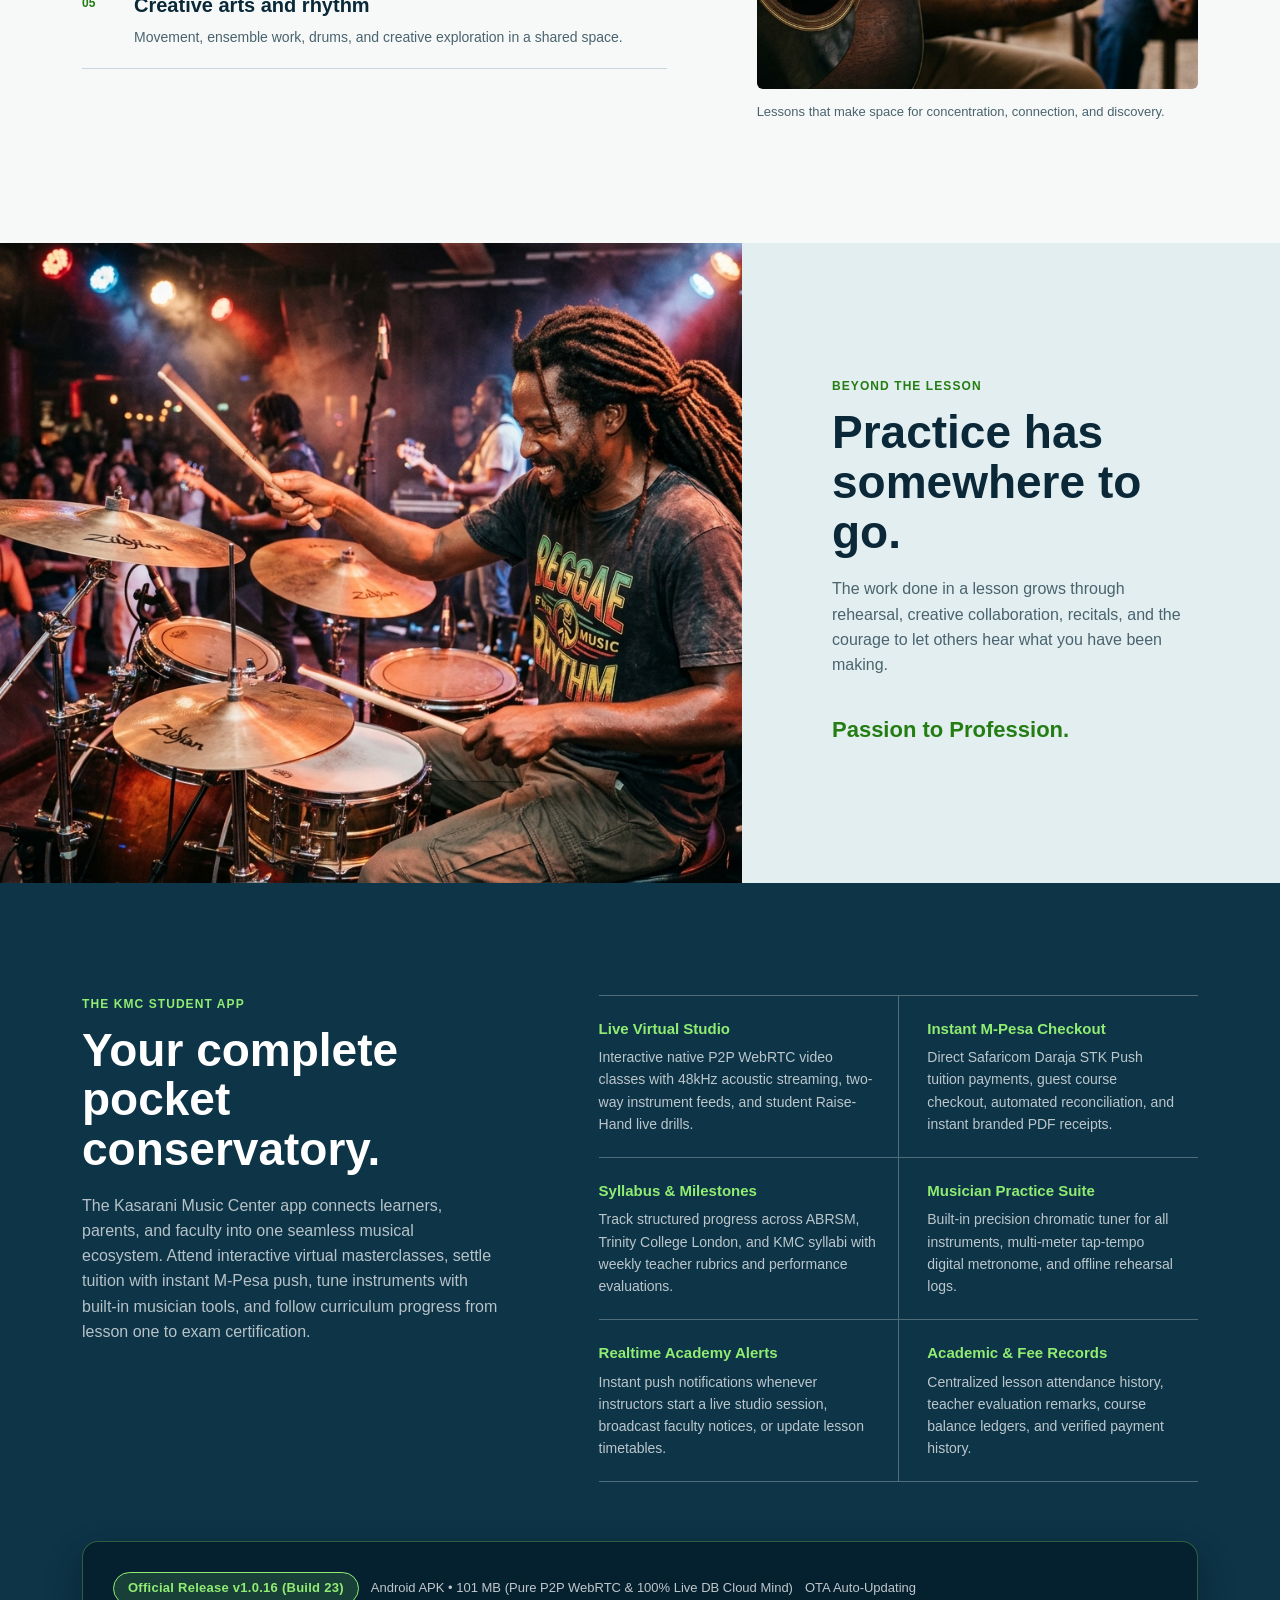
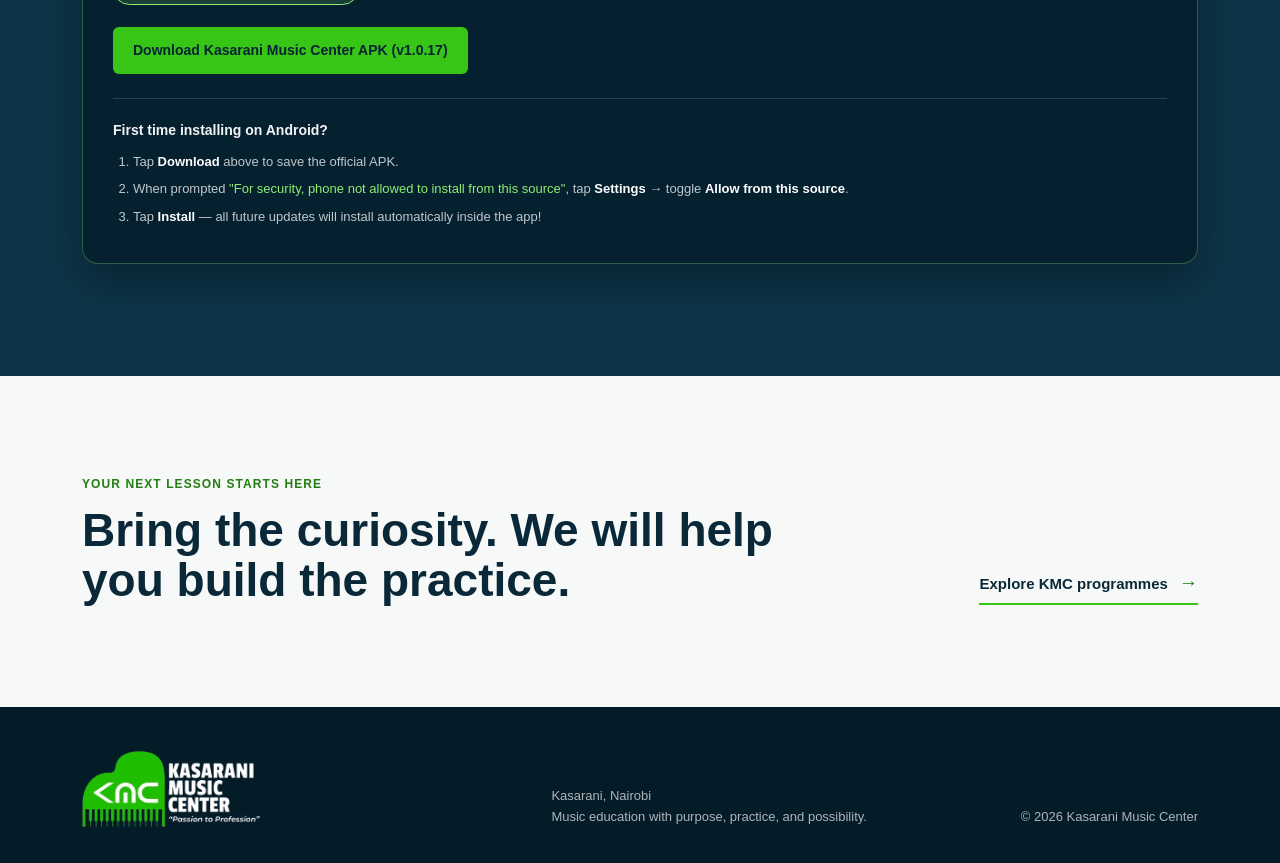
==== commit 2dc960a8: "chore: sync landing page download links with v1.0.17 build 24" ====
--- a/index.html
+++ b/index.html
@@ -26,7 +26,7 @@
         <a href="#student-app">Student app</a>
         <a
           class="nav-download"
-          href="https://github.com/kmcdata25-netizen/kasarani-app-releases/releases/download/v1.0.15/Kasarani_Music_Center_v1.0.15_b22.apk"
+          href="https://github.com/kmcdata25-netizen/kasarani-app-releases/releases/download/v1.0.17/Kasarani_Music_Center_v1.0.17_b24.apk"
           download
           data-apk-download
         >
@@ -56,7 +56,7 @@
             <a class="button button--primary" href="#programmes">Explore programmes</a>
             <a
               class="button button--light"
-              href="https://github.com/kmcdata25-netizen/kasarani-app-releases/releases/download/v1.0.15/Kasarani_Music_Center_v1.0.15_b22.apk"
+              href="https://github.com/kmcdata25-netizen/kasarani-app-releases/releases/download/v1.0.17/Kasarani_Music_Center_v1.0.17_b24.apk"
               download
               data-apk-download
             >
@@ -213,11 +213,11 @@
             
             <a
               class="button button--primary student-app__button"
-              href="https://github.com/kmcdata25-netizen/kasarani-app-releases/releases/download/v1.0.16/Kasarani_Music_Center_v1.0.16_b23.apk"
+              href="https://github.com/kmcdata25-netizen/kasarani-app-releases/releases/download/v1.0.17/Kasarani_Music_Center_v1.0.17_b24.apk"
               download
               data-apk-download
             >
-              Download Kasarani Music Center APK (v1.0.16)
+              Download Kasarani Music Center APK (v1.0.17)
             </a>
 
             <div class="install-guide">
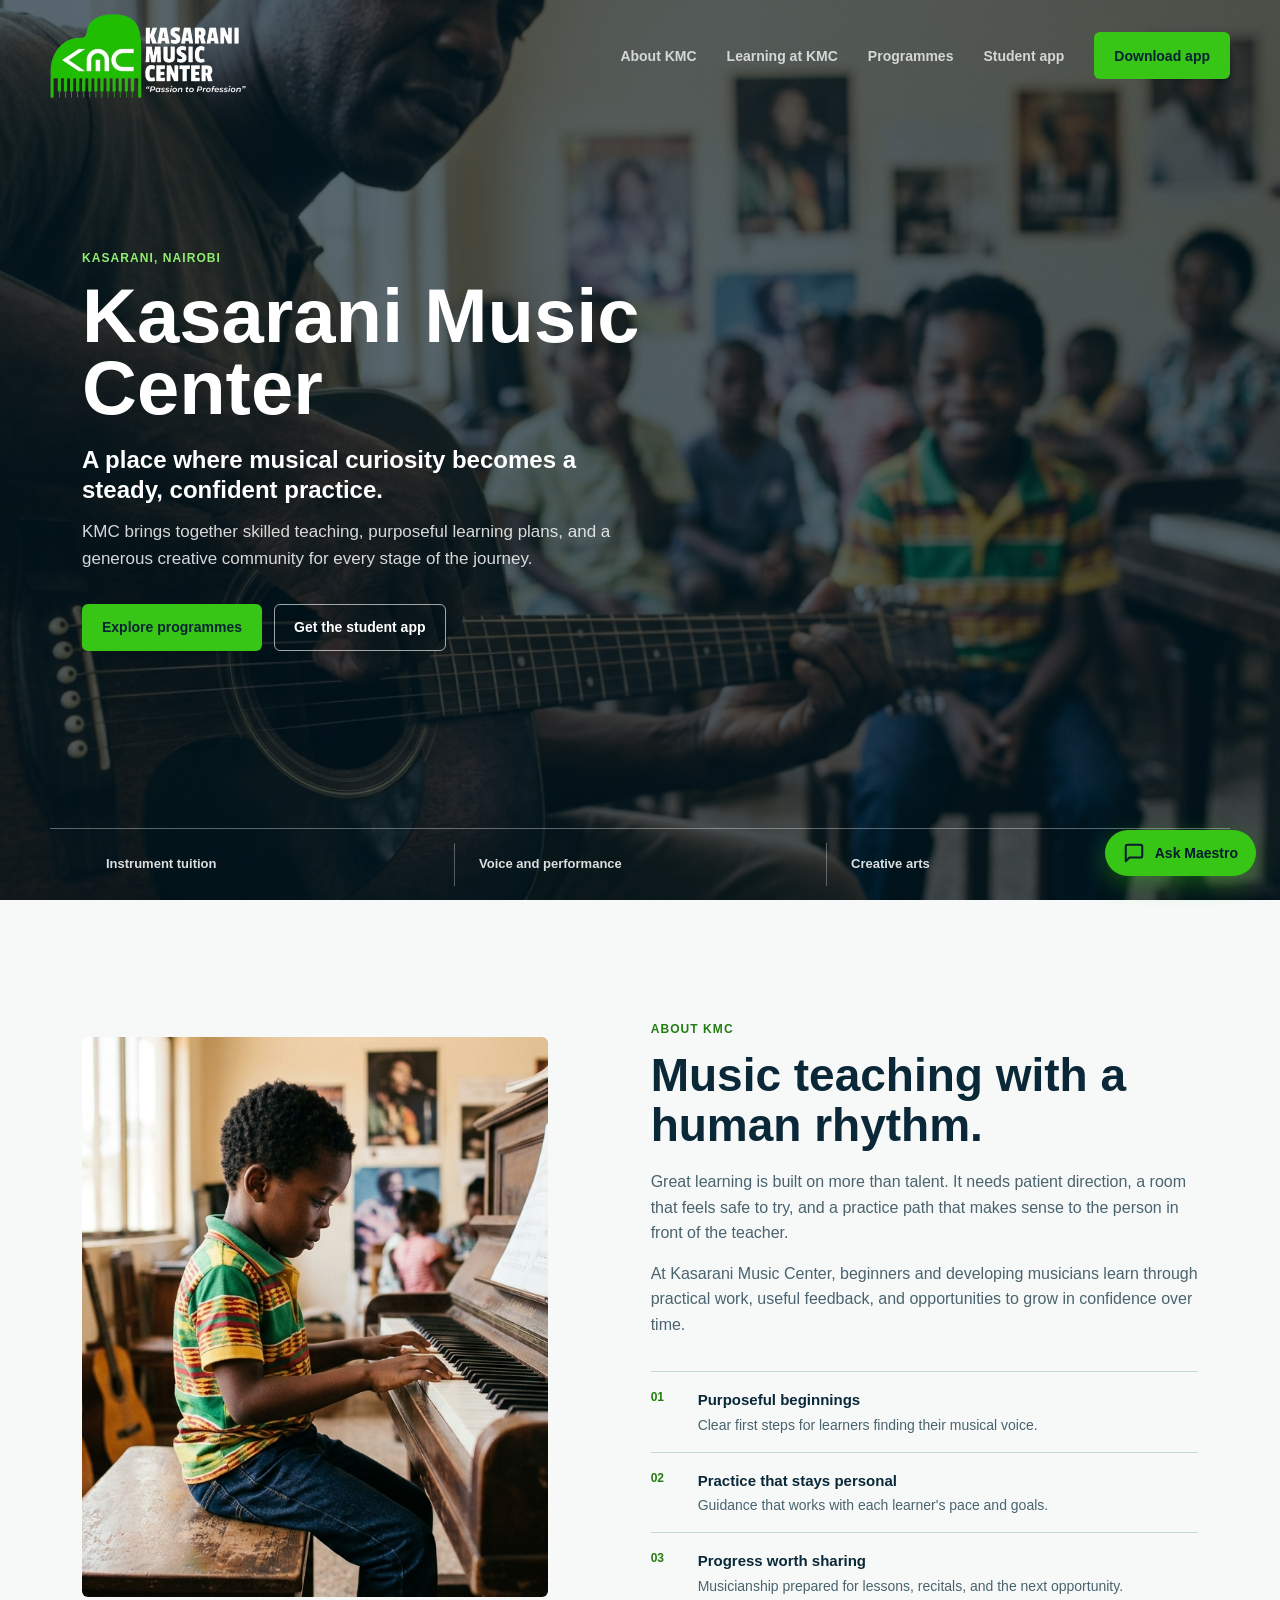
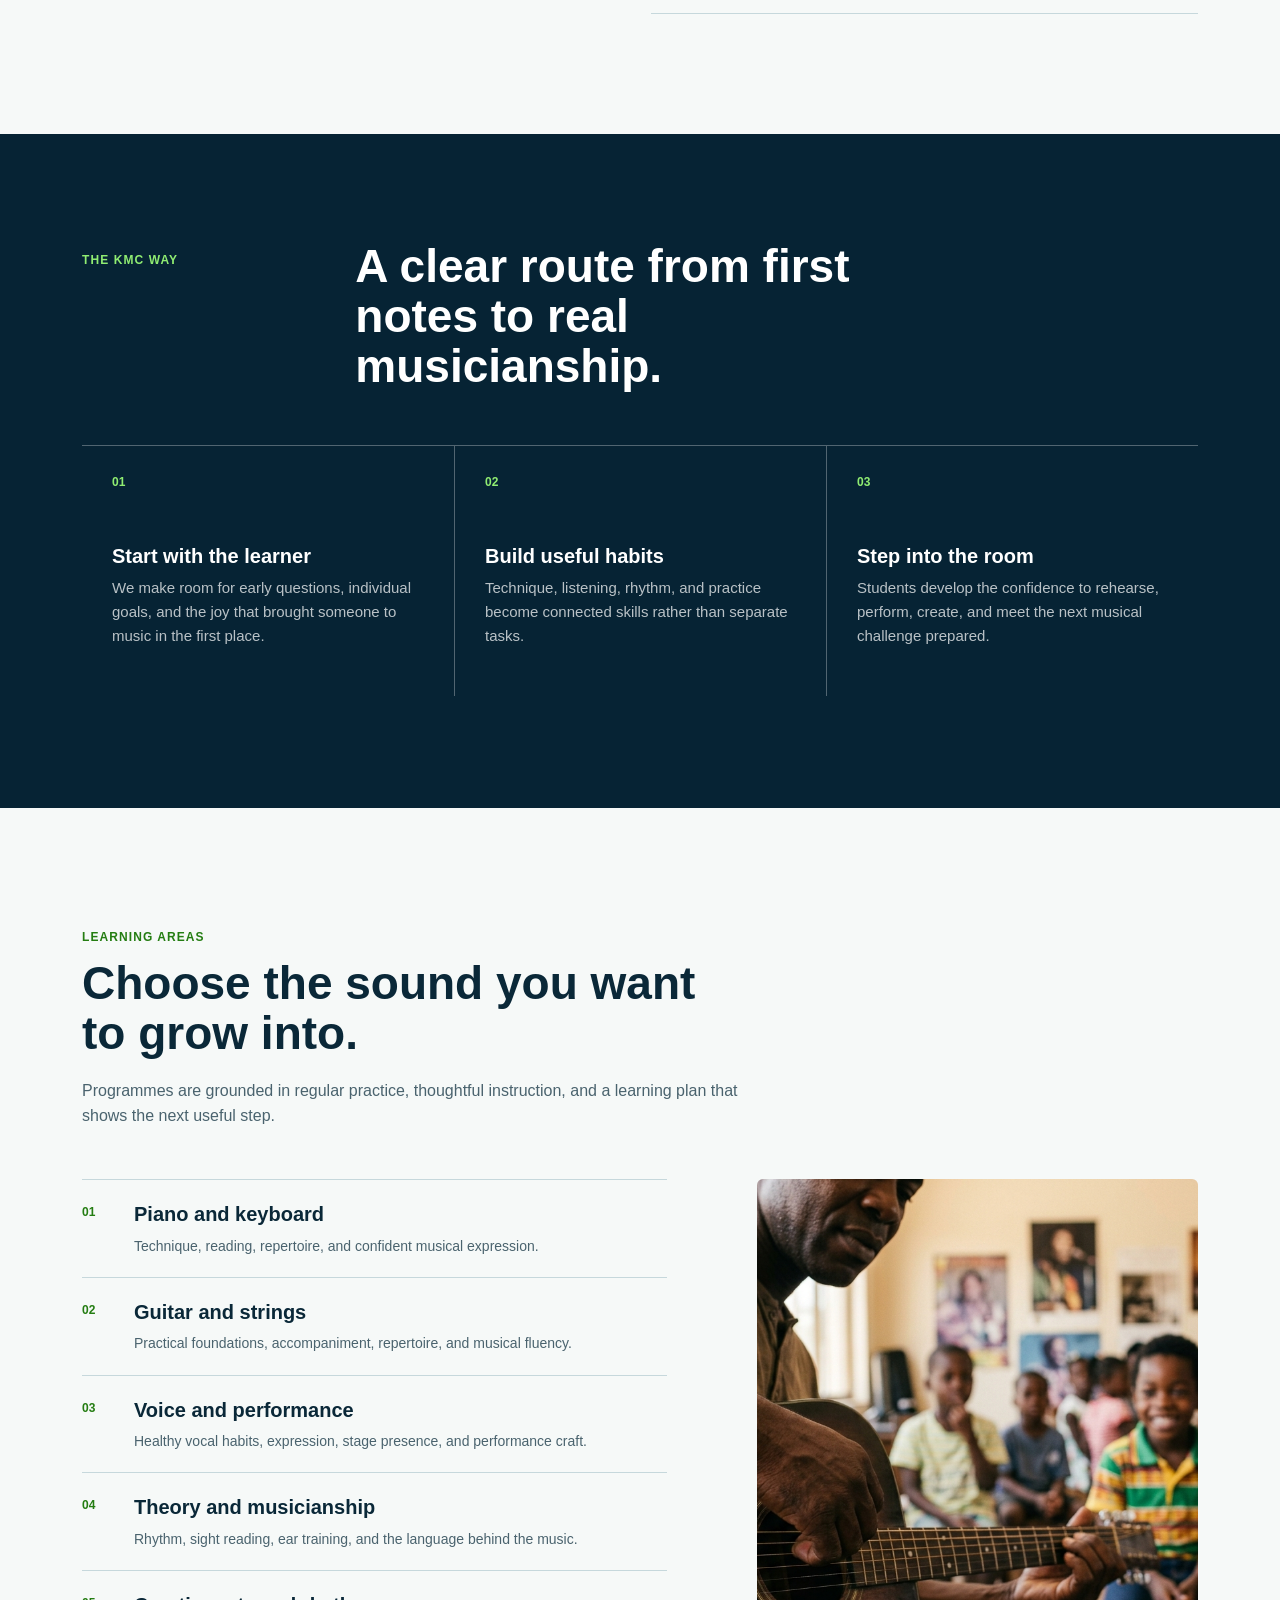
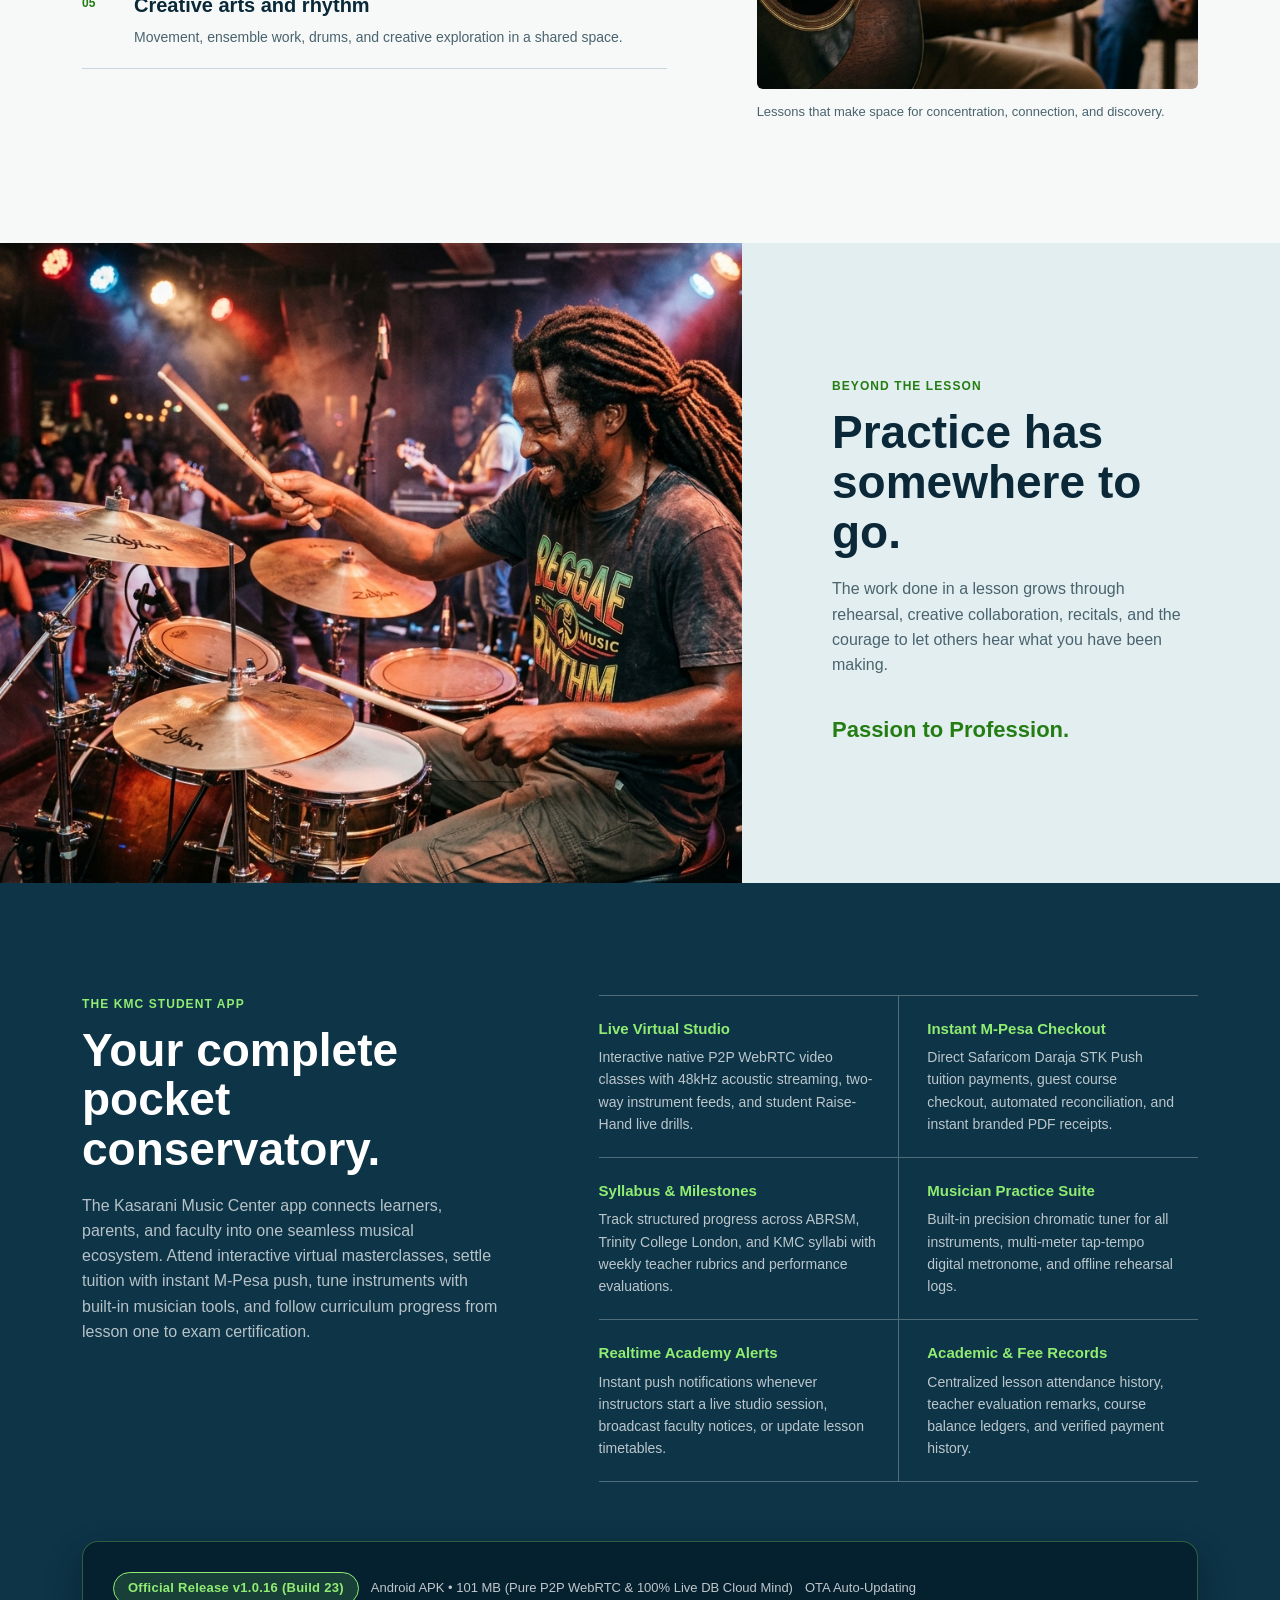
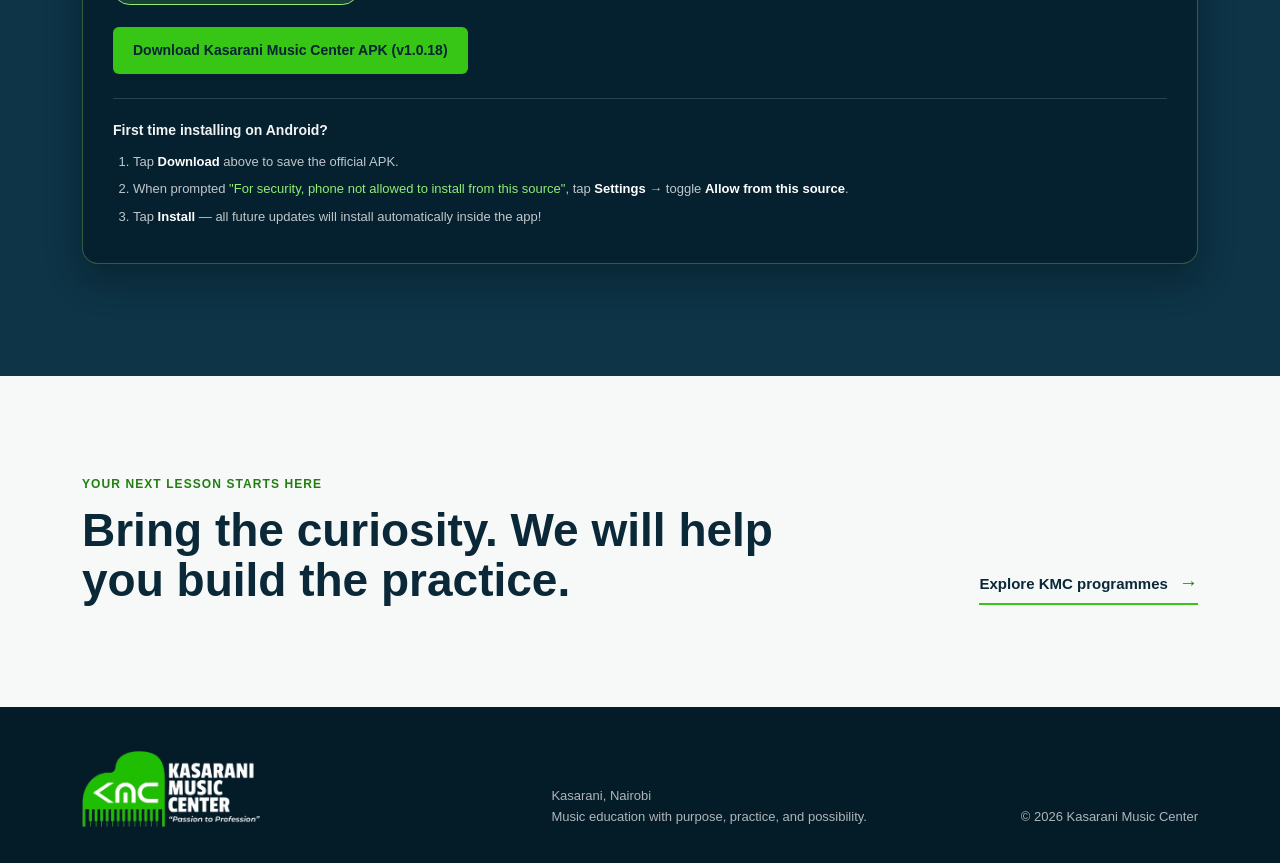
==== commit 1c6df883: "feat: update student app download links to v1.0.18 build 25" ====
--- a/index.html
+++ b/index.html
@@ -26,7 +26,7 @@
         <a href="#student-app">Student app</a>
         <a
           class="nav-download"
-          href="https://github.com/kmcdata25-netizen/kasarani-app-releases/releases/download/v1.0.17/Kasarani_Music_Center_v1.0.17_b24.apk"
+          href="https://github.com/kmcdata25-netizen/kasarani-app-releases/releases/download/v1.0.18/Kasarani_Music_Center_v1.0.18_b25.apk"
           download
           data-apk-download
         >
@@ -56,7 +56,7 @@
             <a class="button button--primary" href="#programmes">Explore programmes</a>
             <a
               class="button button--light"
-              href="https://github.com/kmcdata25-netizen/kasarani-app-releases/releases/download/v1.0.17/Kasarani_Music_Center_v1.0.17_b24.apk"
+              href="https://github.com/kmcdata25-netizen/kasarani-app-releases/releases/download/v1.0.18/Kasarani_Music_Center_v1.0.18_b25.apk"
               download
               data-apk-download
             >
@@ -213,11 +213,11 @@
             
             <a
               class="button button--primary student-app__button"
-              href="https://github.com/kmcdata25-netizen/kasarani-app-releases/releases/download/v1.0.17/Kasarani_Music_Center_v1.0.17_b24.apk"
+              href="https://github.com/kmcdata25-netizen/kasarani-app-releases/releases/download/v1.0.18/Kasarani_Music_Center_v1.0.18_b25.apk"
               download
               data-apk-download
             >
-              Download Kasarani Music Center APK (v1.0.17)
+              Download Kasarani Music Center APK (v1.0.18)
             </a>
 
             <div class="install-guide">
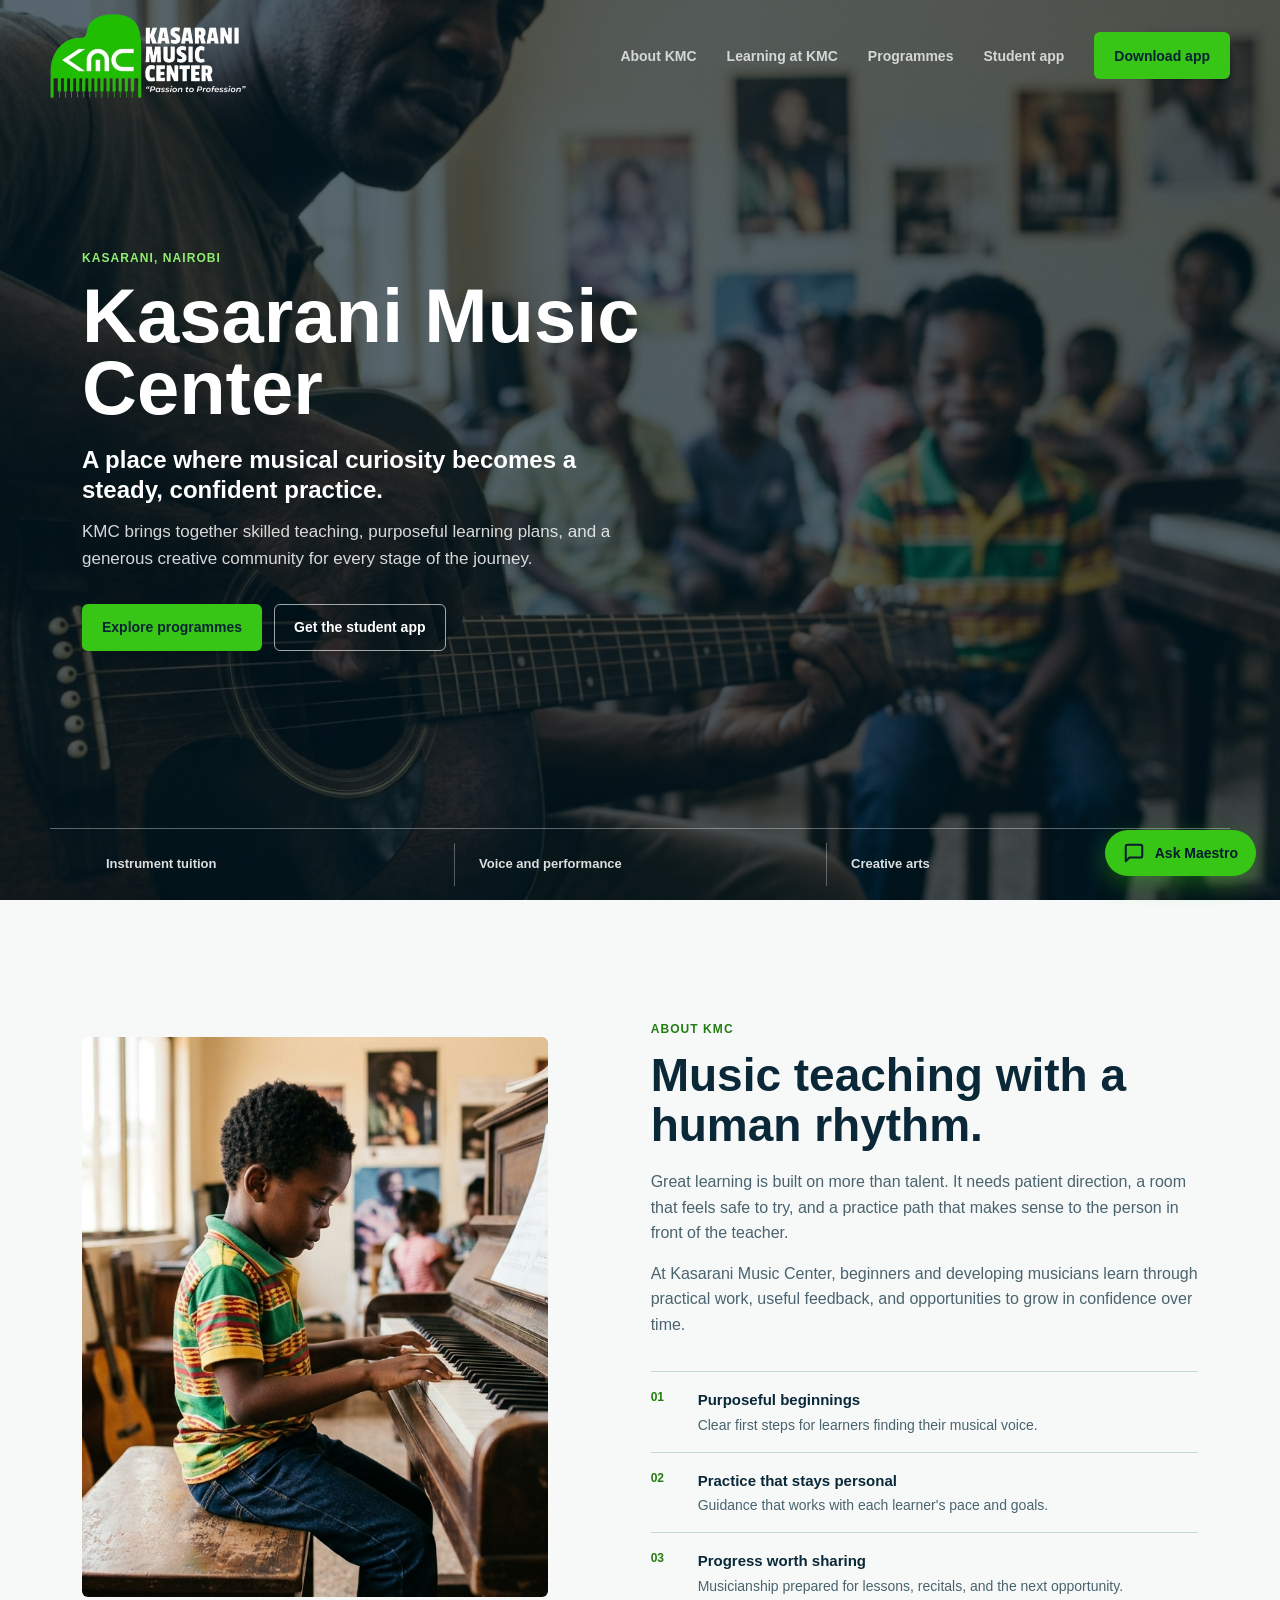
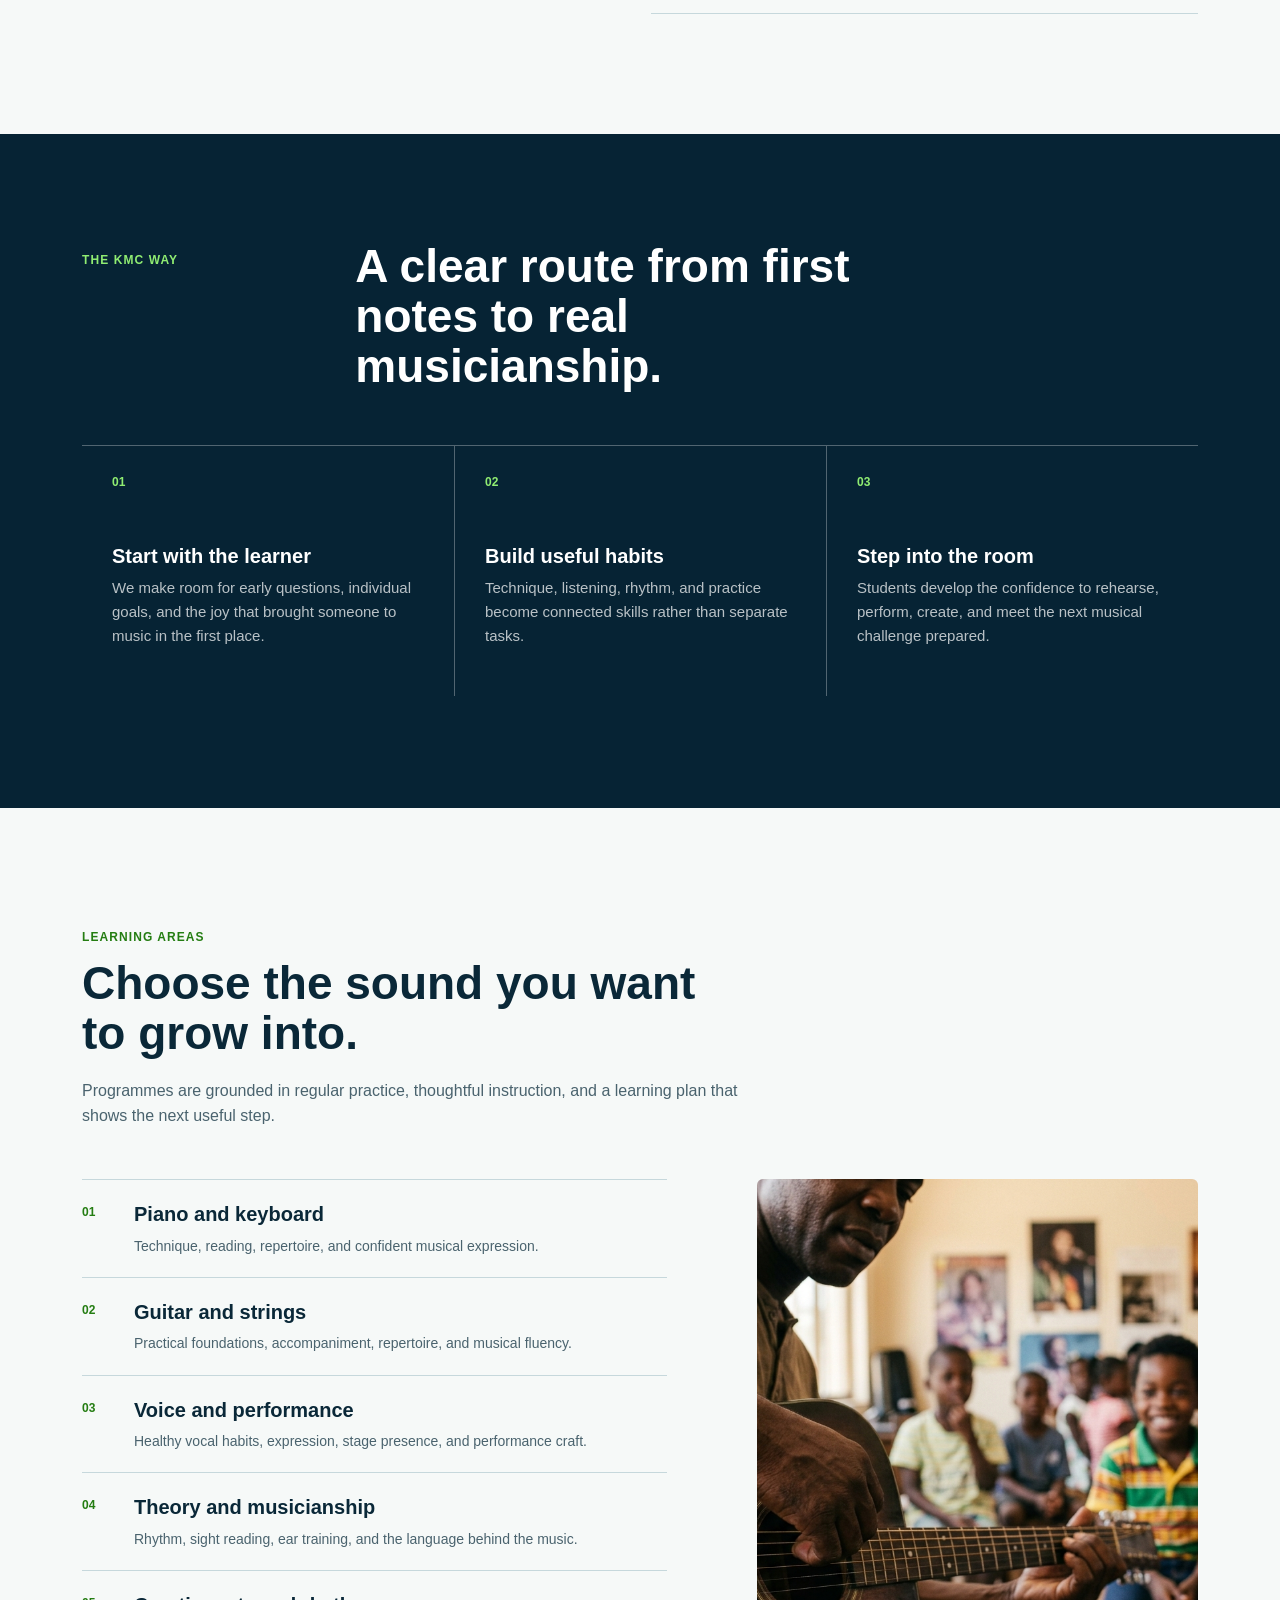
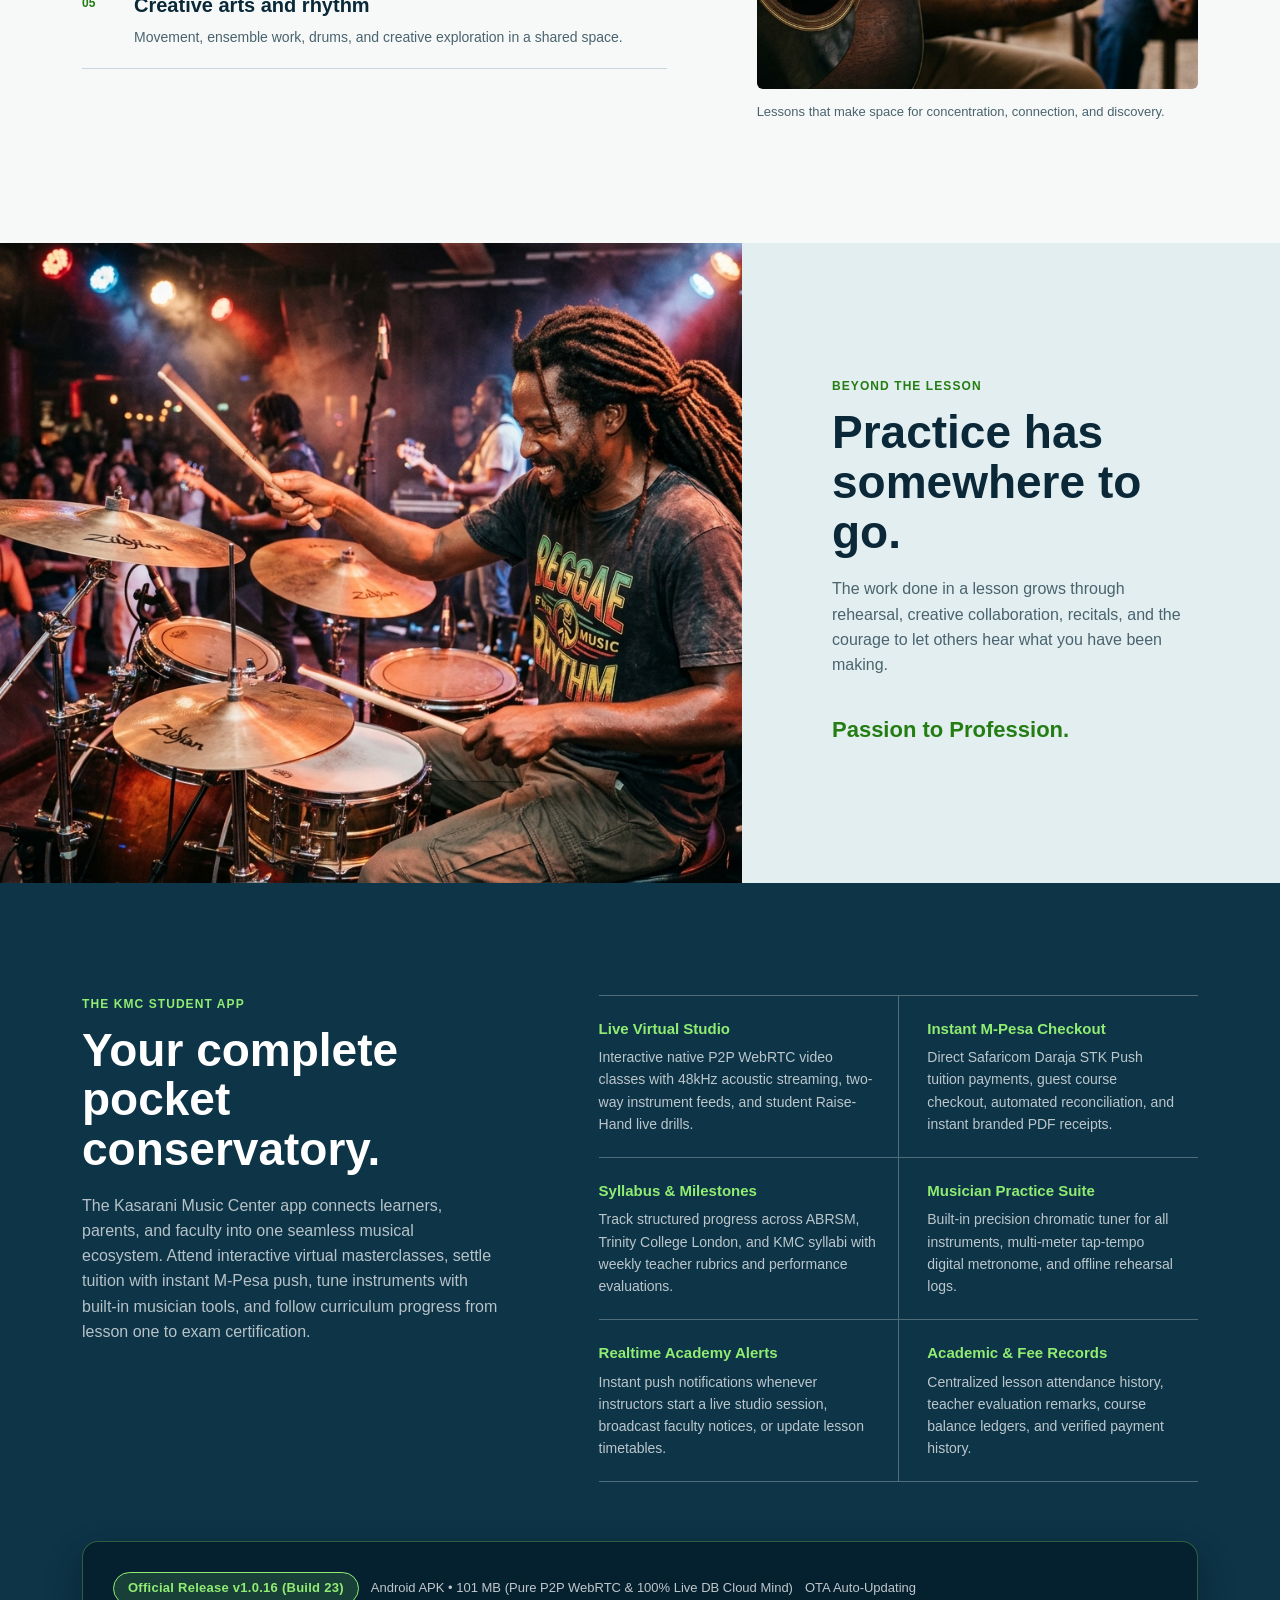
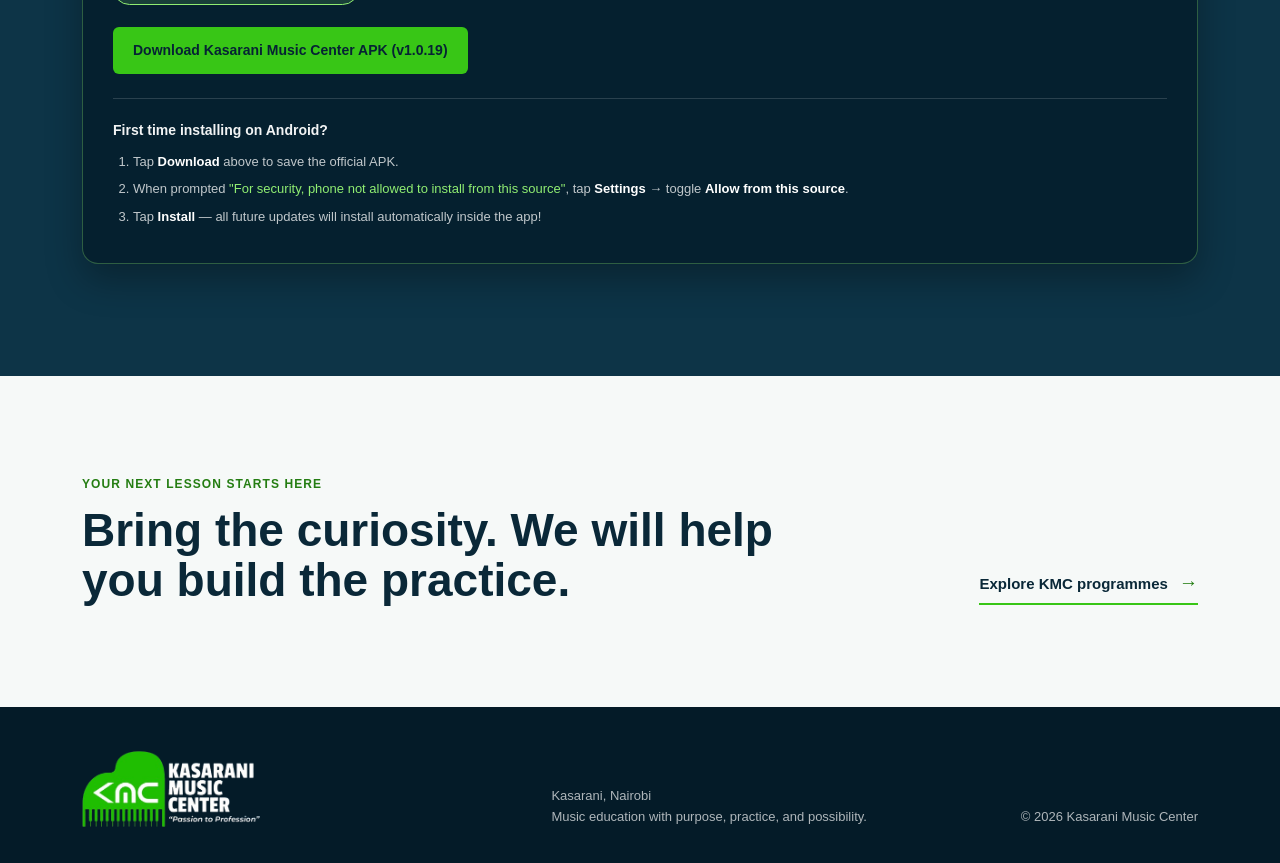
==== commit 37d92483: "fix(landing): update APK download endpoints to v1.0.19_b26" ====
--- a/index.html
+++ b/index.html
@@ -26,7 +26,7 @@
         <a href="#student-app">Student app</a>
         <a
           class="nav-download"
-          href="https://github.com/kmcdata25-netizen/kasarani-app-releases/releases/download/v1.0.18/Kasarani_Music_Center_v1.0.18_b25.apk"
+          href="https://github.com/kmcdata25-netizen/kasarani-app-releases/releases/download/v1.0.19/Kasarani_Music_Center_v1.0.19_b26.apk"
           download
           data-apk-download
         >
@@ -56,7 +56,7 @@
             <a class="button button--primary" href="#programmes">Explore programmes</a>
             <a
               class="button button--light"
-              href="https://github.com/kmcdata25-netizen/kasarani-app-releases/releases/download/v1.0.18/Kasarani_Music_Center_v1.0.18_b25.apk"
+              href="https://github.com/kmcdata25-netizen/kasarani-app-releases/releases/download/v1.0.19/Kasarani_Music_Center_v1.0.19_b26.apk"
               download
               data-apk-download
             >
@@ -213,11 +213,11 @@
             
             <a
               class="button button--primary student-app__button"
-              href="https://github.com/kmcdata25-netizen/kasarani-app-releases/releases/download/v1.0.18/Kasarani_Music_Center_v1.0.18_b25.apk"
+              href="https://github.com/kmcdata25-netizen/kasarani-app-releases/releases/download/v1.0.19/Kasarani_Music_Center_v1.0.19_b26.apk"
               download
               data-apk-download
             >
-              Download Kasarani Music Center APK (v1.0.18)
+              Download Kasarani Music Center APK (v1.0.19)
             </a>
 
             <div class="install-guide">
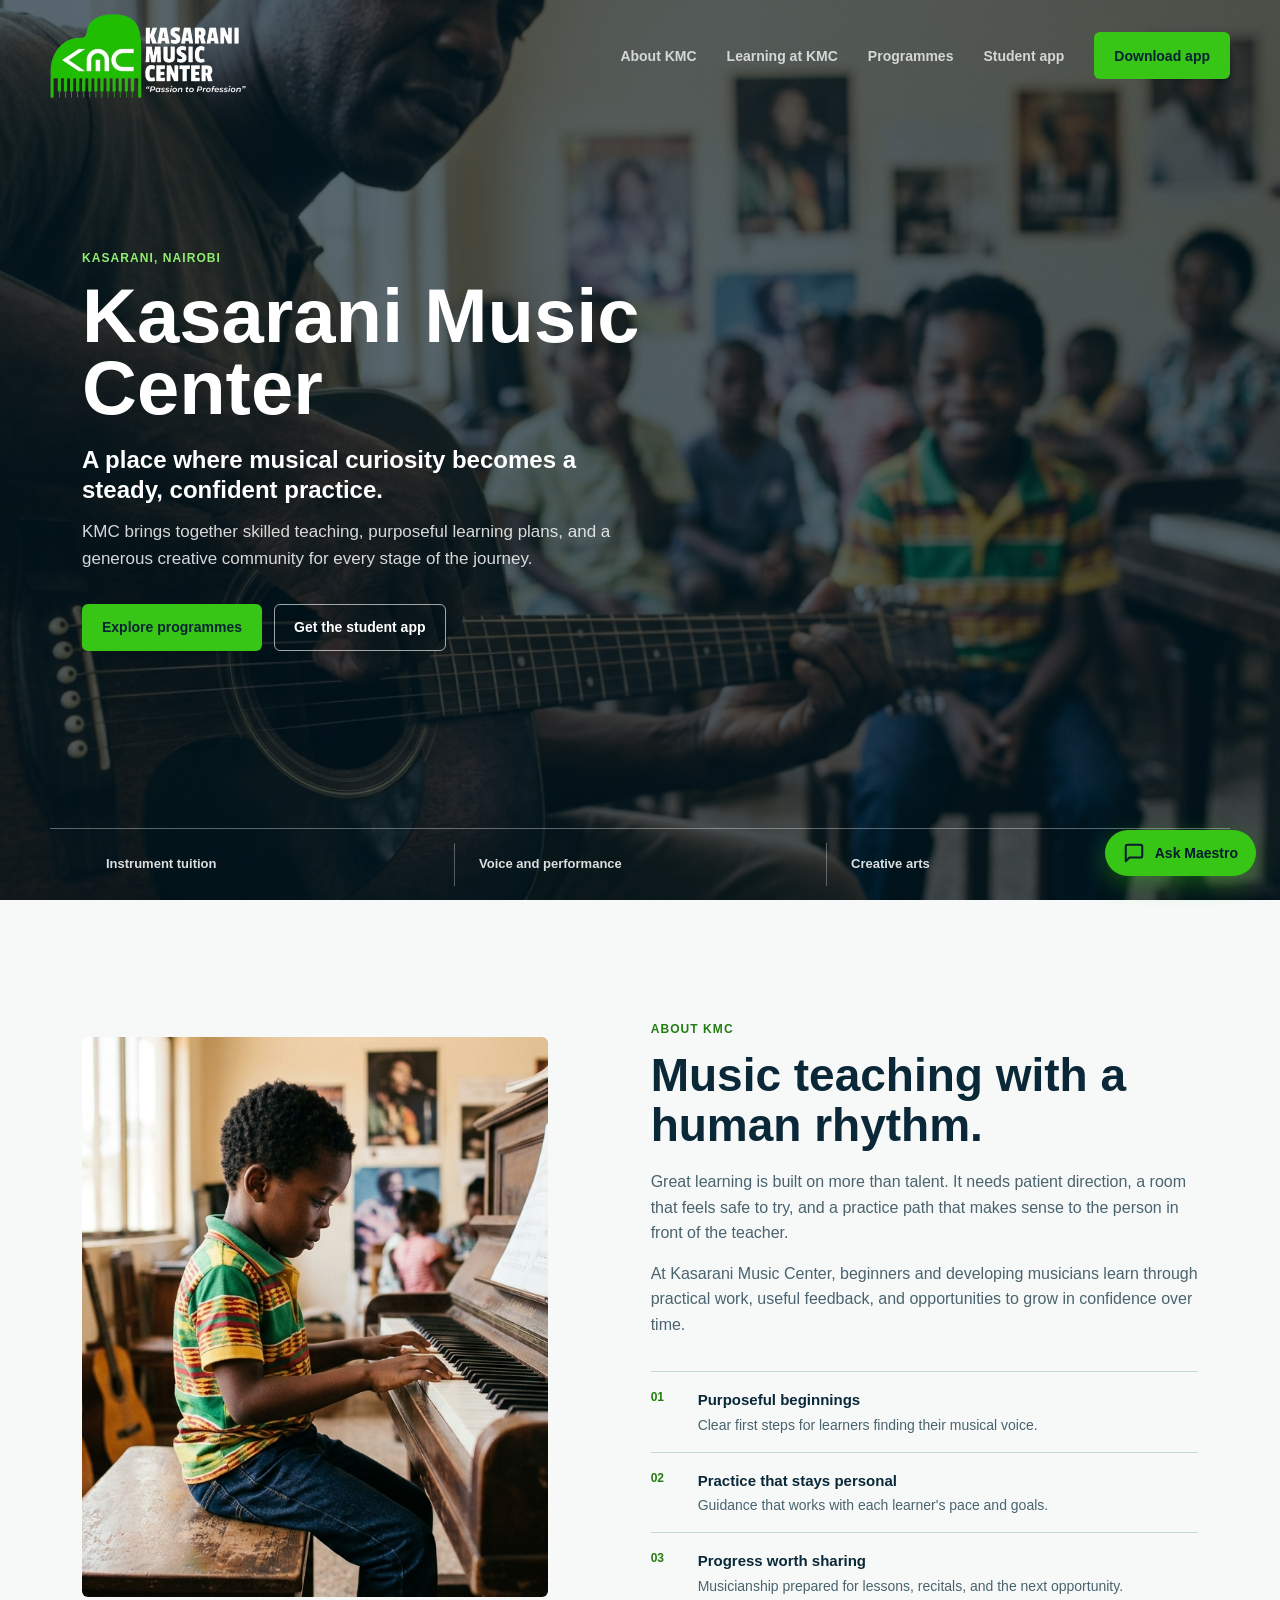
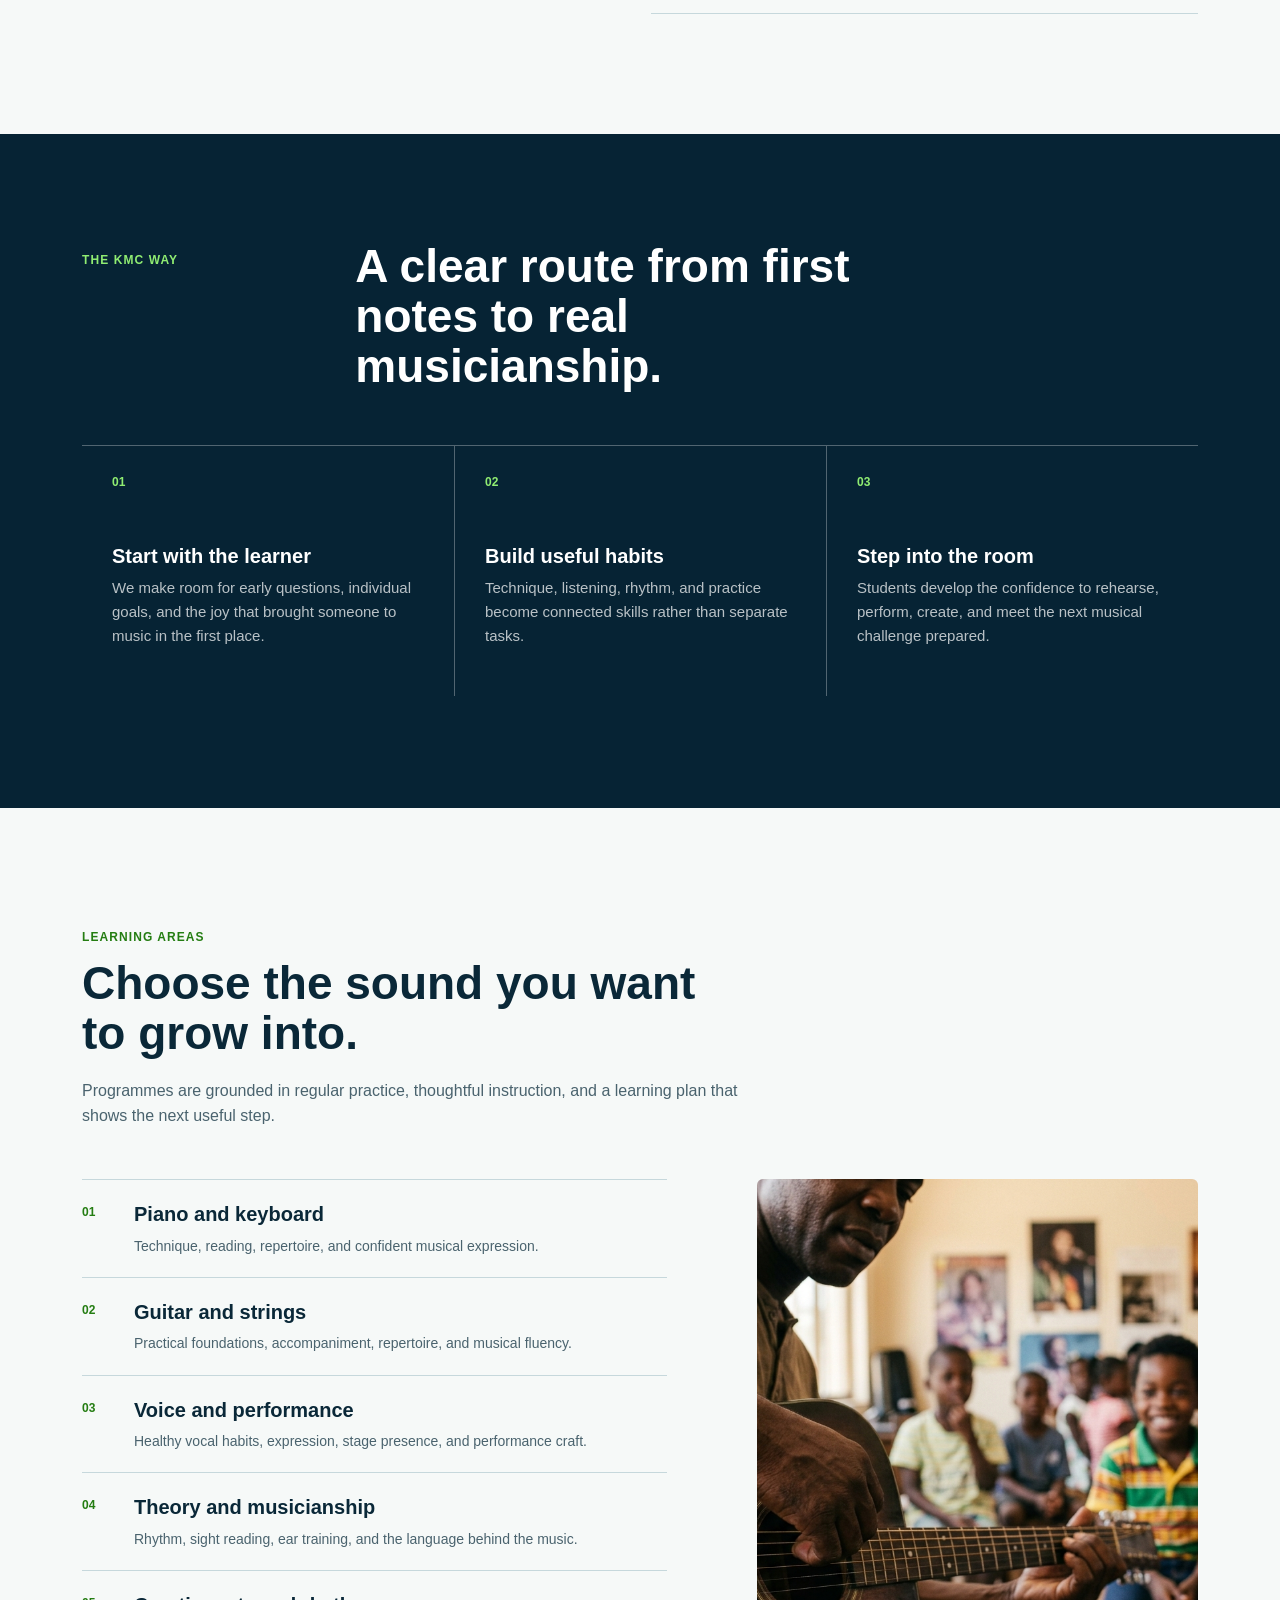
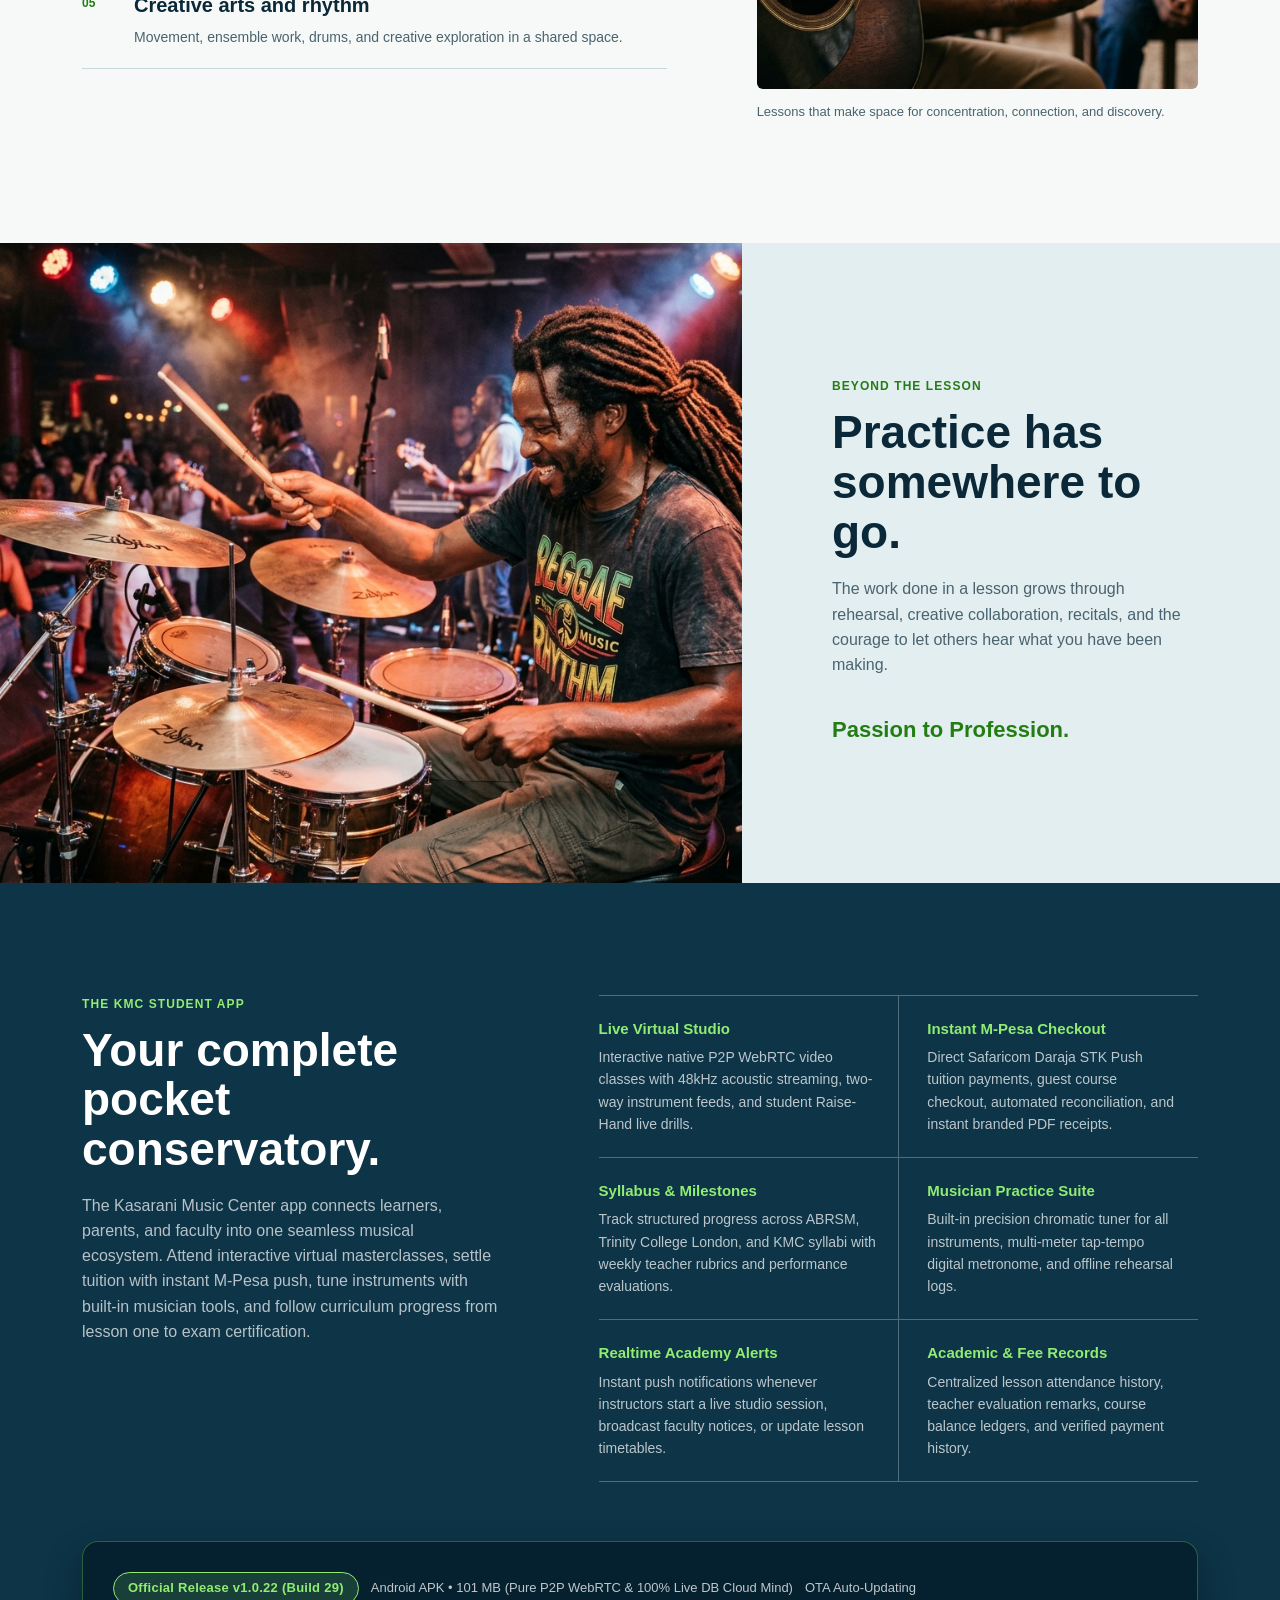
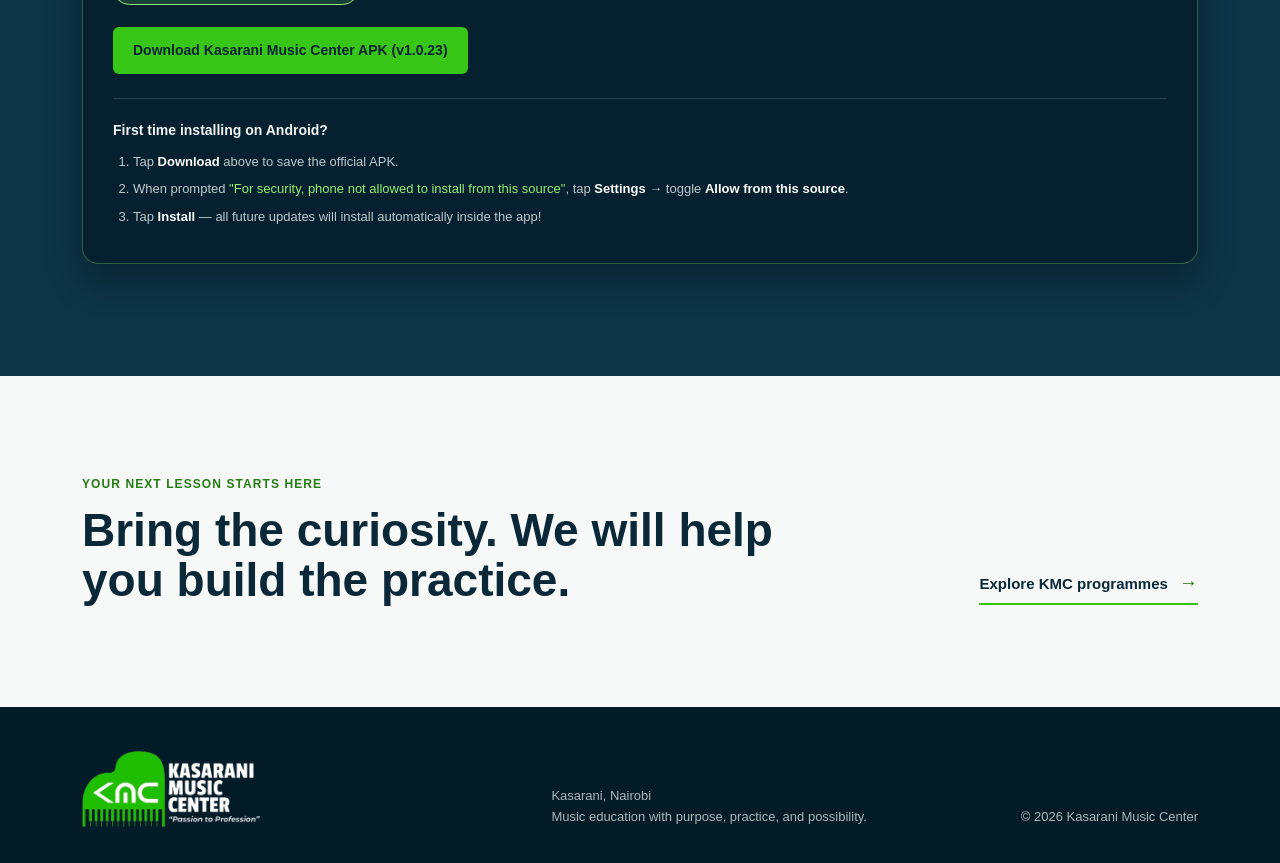
==== commit 131ab02d: "release(web): update student app APK download link to v1.0.23" ====
--- a/index.html
+++ b/index.html
@@ -26,7 +26,7 @@
         <a href="#student-app">Student app</a>
         <a
           class="nav-download"
-          href="https://github.com/kmcdata25-netizen/kasarani-app-releases/releases/download/v1.0.19/Kasarani_Music_Center_v1.0.19_b26.apk"
+          href="https://github.com/kmcdata25-netizen/kasarani-app-releases/releases/download/v1.0.23/Kasarani_Music_Center_v1.0.23_b30.apk"
           download
           data-apk-download
         >
@@ -56,7 +56,7 @@
             <a class="button button--primary" href="#programmes">Explore programmes</a>
             <a
               class="button button--light"
-              href="https://github.com/kmcdata25-netizen/kasarani-app-releases/releases/download/v1.0.19/Kasarani_Music_Center_v1.0.19_b26.apk"
+              href="https://github.com/kmcdata25-netizen/kasarani-app-releases/releases/download/v1.0.23/Kasarani_Music_Center_v1.0.23_b30.apk"
               download
               data-apk-download
             >
@@ -206,18 +206,18 @@
 
           <div class="app-download-card">
             <div class="app-download-card__meta">
-              <span class="app-badge">Official Release v1.0.16 (Build 23)</span>
+              <span class="app-badge">Official Release v1.0.22 (Build 29)</span>
               <span class="app-meta-item">Android APK &bull; 101 MB (Pure P2P WebRTC & 100% Live DB Cloud Mind)</span>
               <span class="app-meta-item">OTA Auto-Updating</span>
             </div>
             
             <a
               class="button button--primary student-app__button"
-              href="https://github.com/kmcdata25-netizen/kasarani-app-releases/releases/download/v1.0.19/Kasarani_Music_Center_v1.0.19_b26.apk"
+              href="https://github.com/kmcdata25-netizen/kasarani-app-releases/releases/download/v1.0.23/Kasarani_Music_Center_v1.0.23_b30.apk"
               download
               data-apk-download
             >
-              Download Kasarani Music Center APK (v1.0.19)
+              Download Kasarani Music Center APK (v1.0.23)
             </a>
 
             <div class="install-guide">
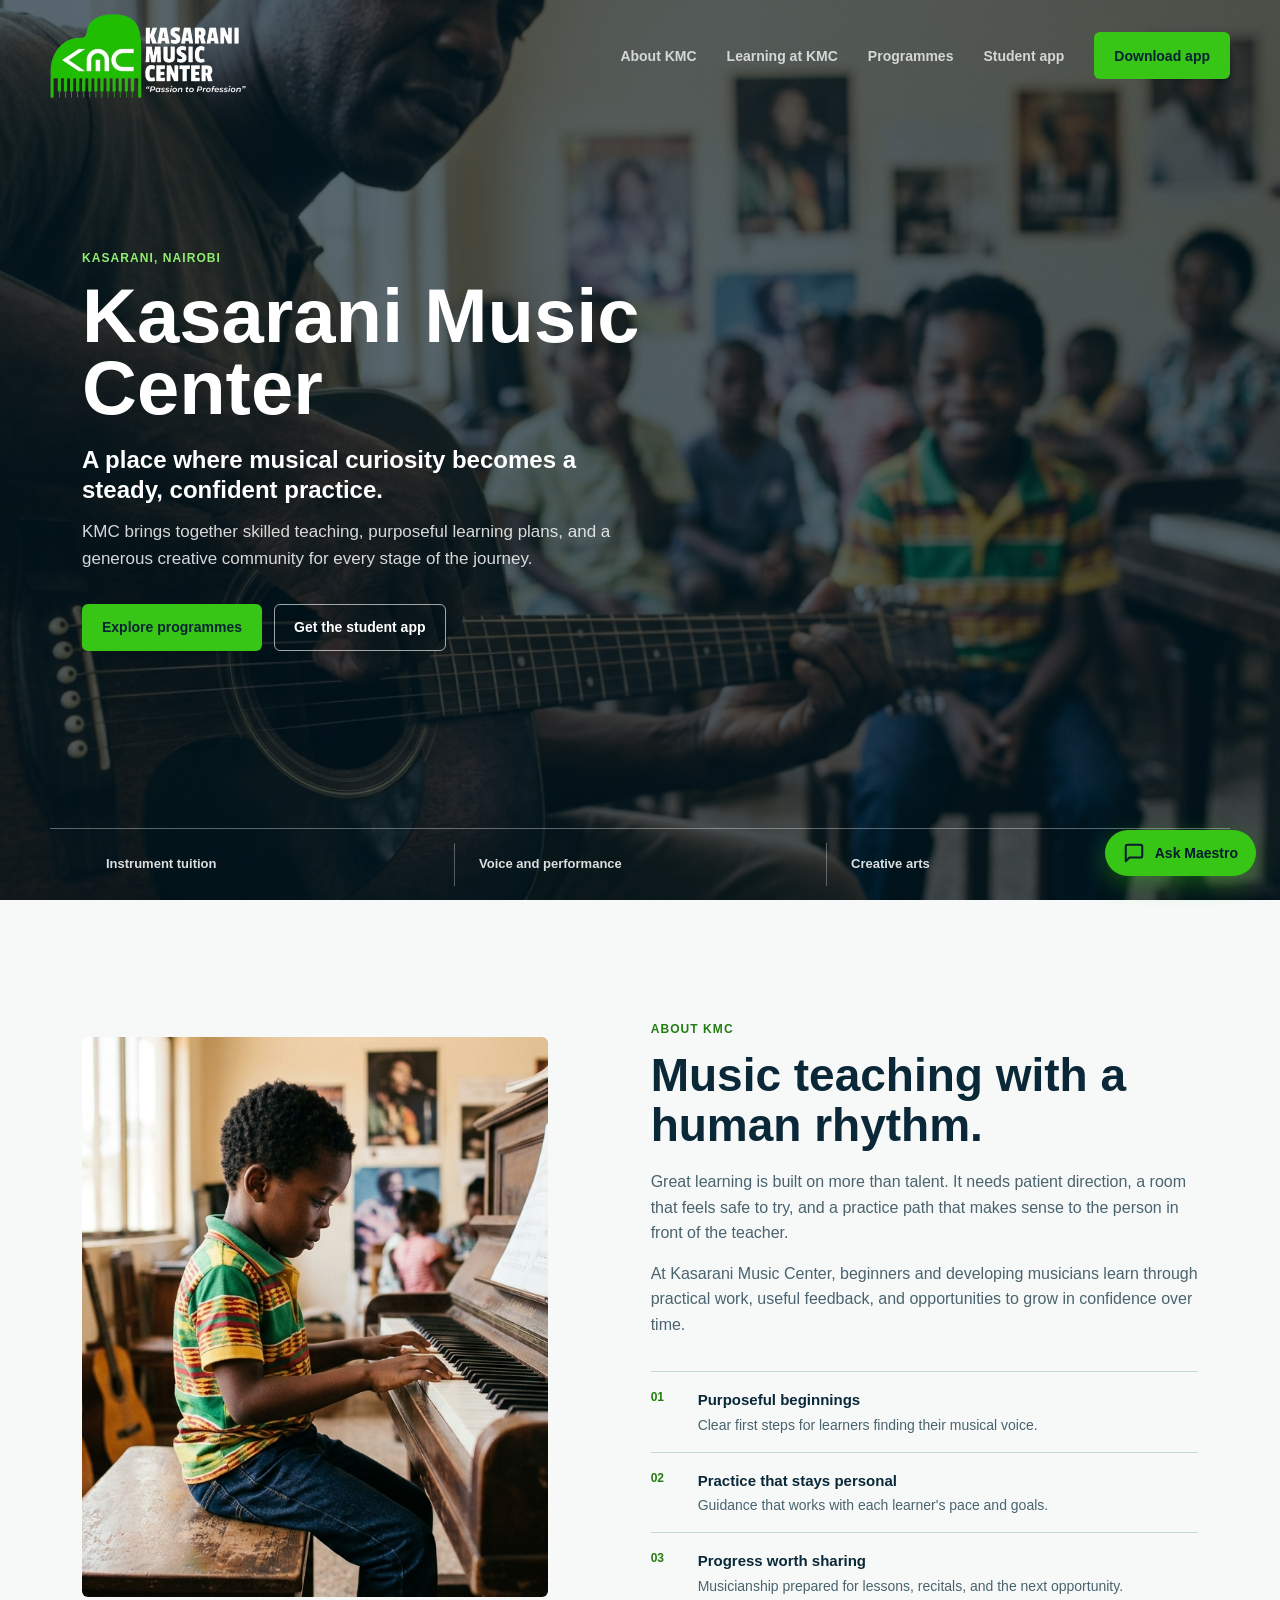
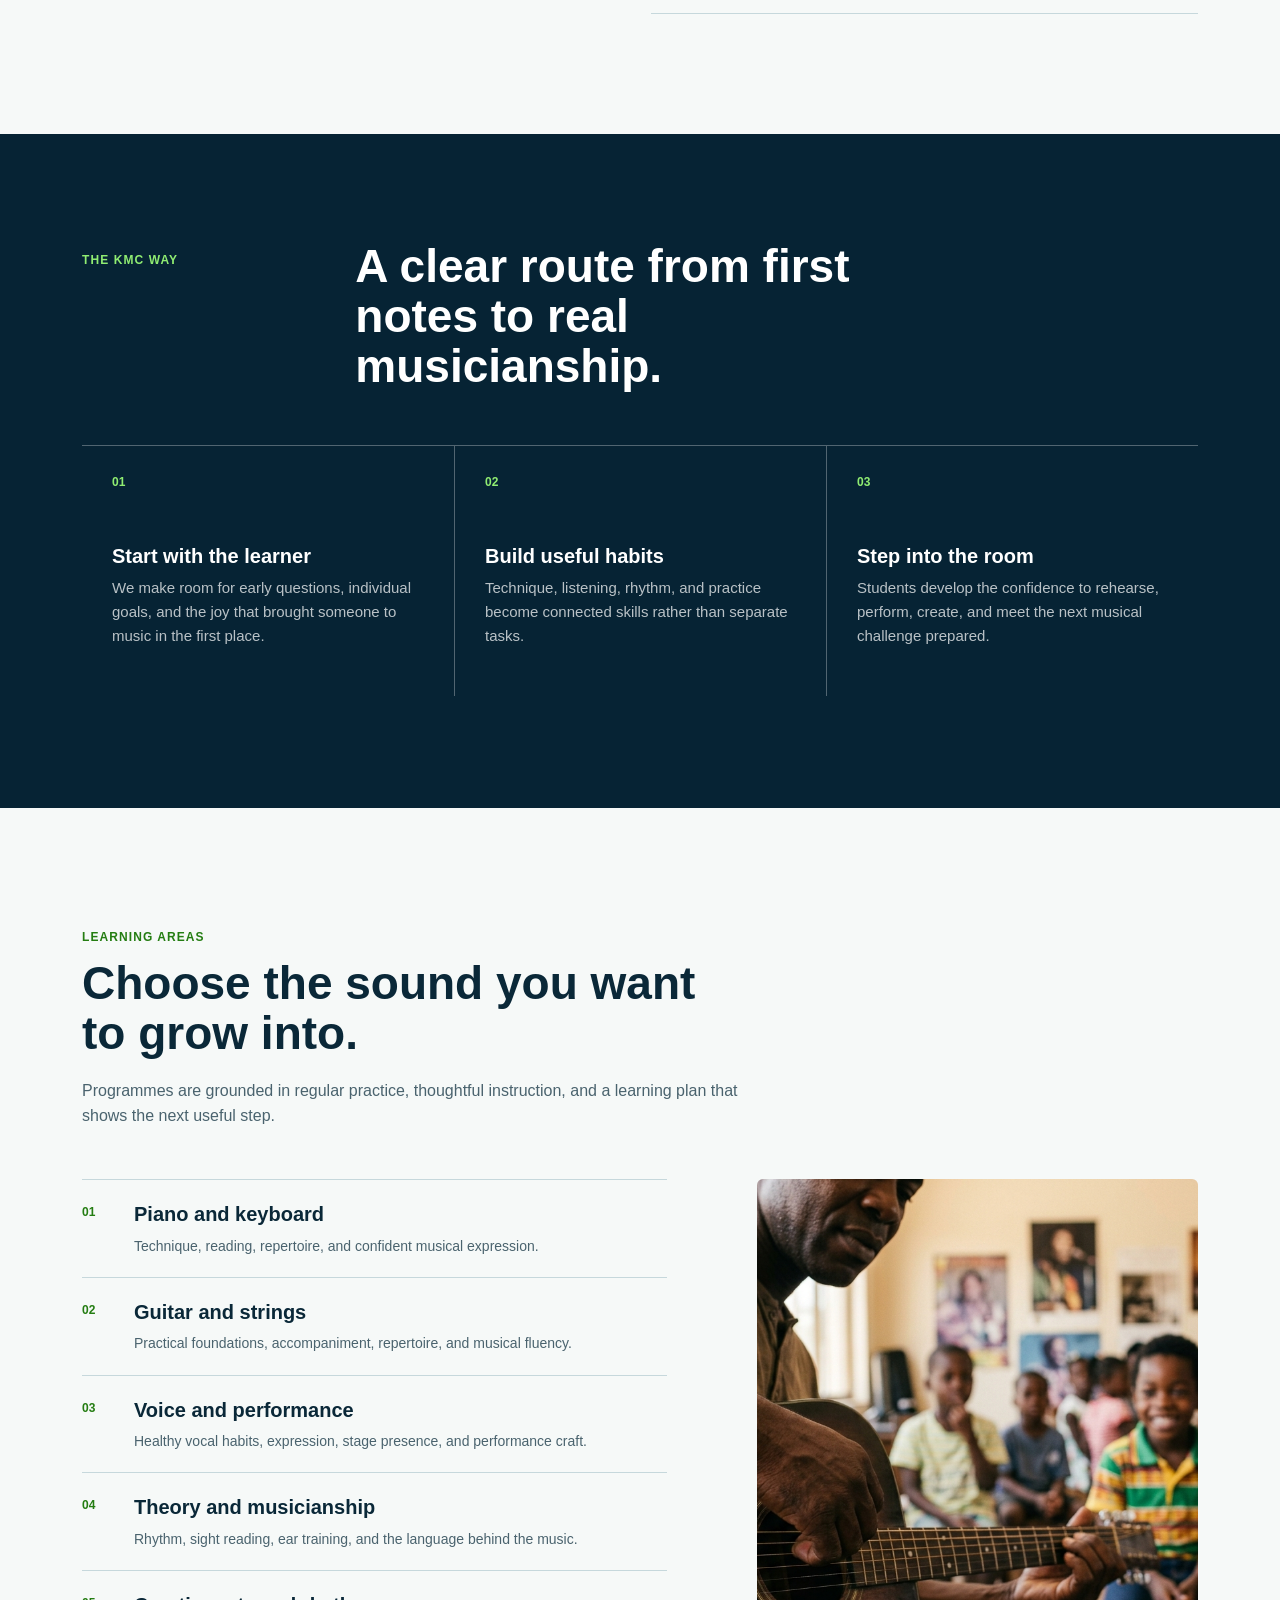
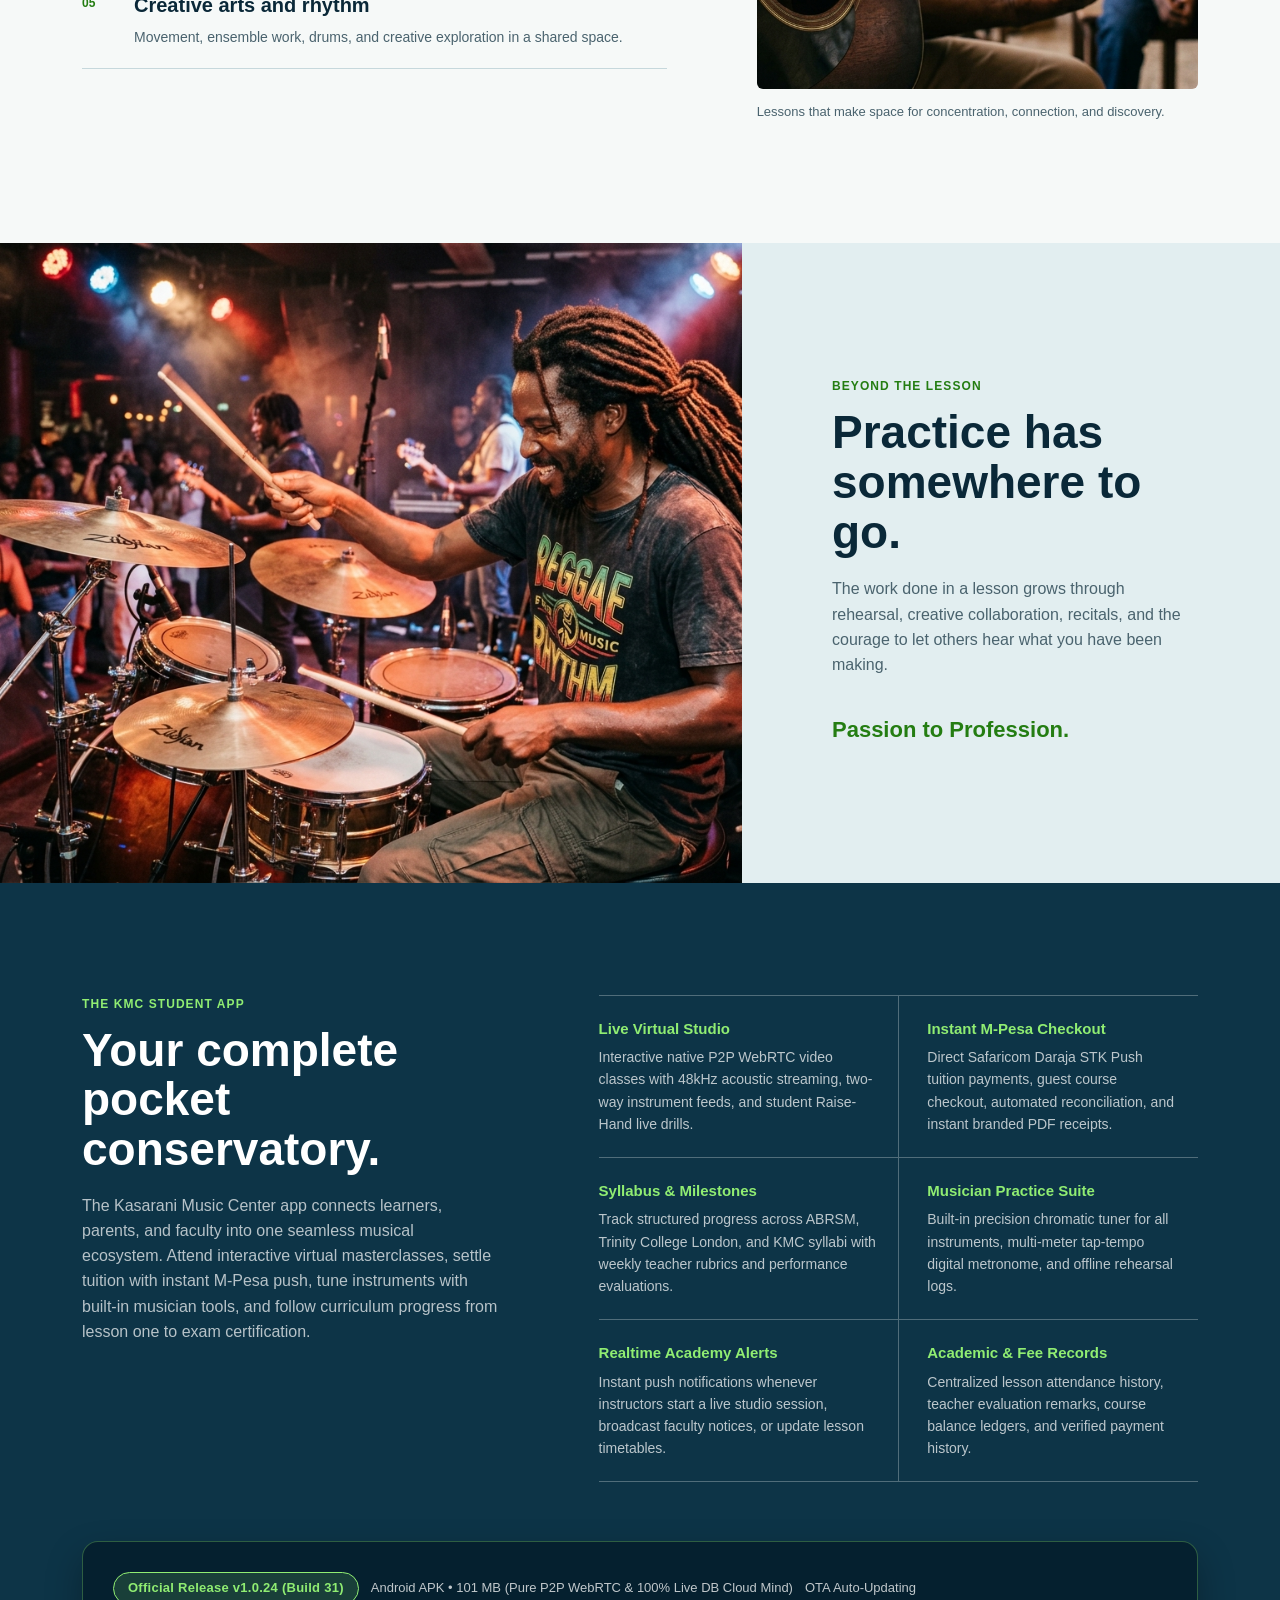
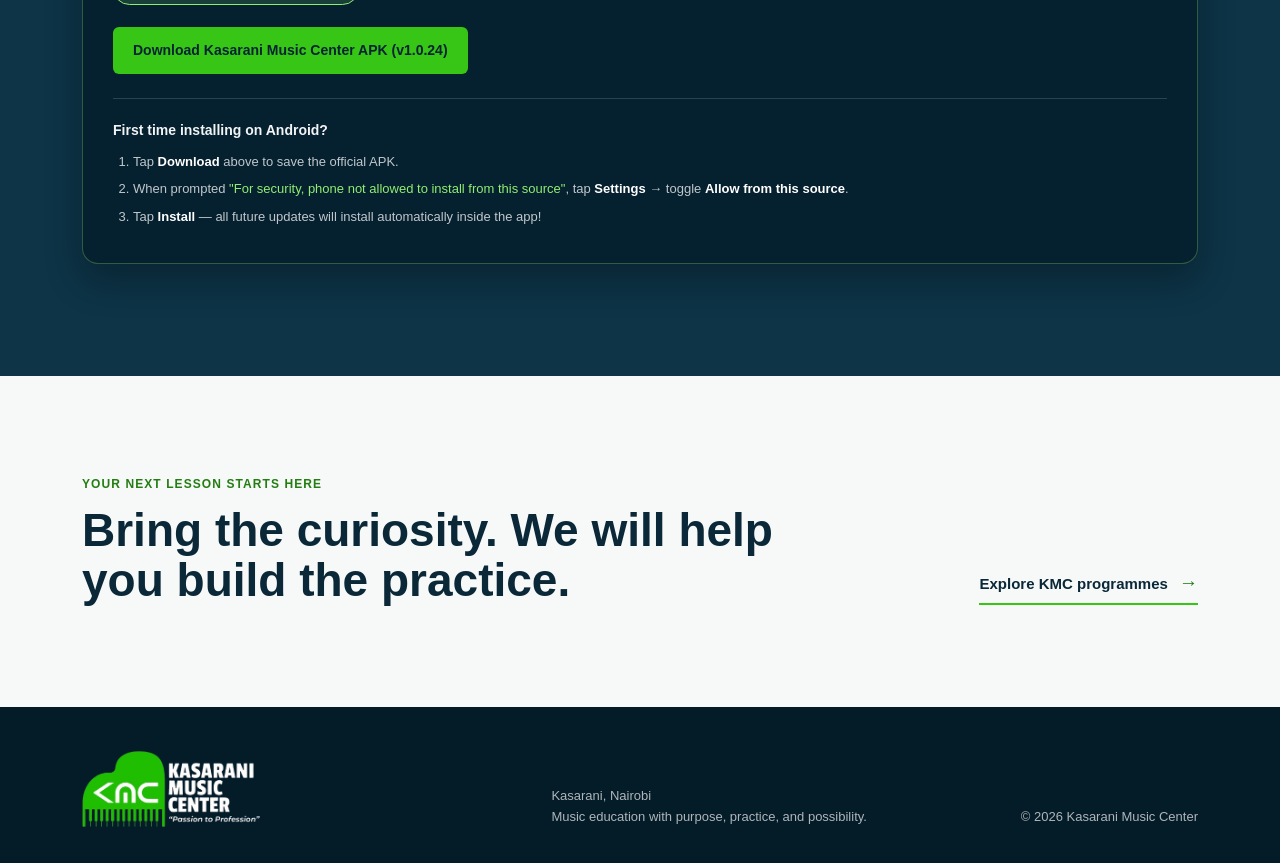
==== commit d3157c05: "release: Kasarani Music Center Android v1.0.24 (Build 31) APK download links" ====
--- a/index.html
+++ b/index.html
@@ -26,7 +26,7 @@
         <a href="#student-app">Student app</a>
         <a
           class="nav-download"
-          href="https://github.com/kmcdata25-netizen/kasarani-app-releases/releases/download/v1.0.23/Kasarani_Music_Center_v1.0.23_b30.apk"
+          href="https://github.com/kmcdata25-netizen/kasarani-app-releases/releases/download/v1.0.24/Kasarani_Music_Center_v1.0.24_b31.apk"
           download
           data-apk-download
         >
@@ -56,7 +56,7 @@
             <a class="button button--primary" href="#programmes">Explore programmes</a>
             <a
               class="button button--light"
-              href="https://github.com/kmcdata25-netizen/kasarani-app-releases/releases/download/v1.0.23/Kasarani_Music_Center_v1.0.23_b30.apk"
+              href="https://github.com/kmcdata25-netizen/kasarani-app-releases/releases/download/v1.0.24/Kasarani_Music_Center_v1.0.24_b31.apk"
               download
               data-apk-download
             >
@@ -206,18 +206,18 @@
 
           <div class="app-download-card">
             <div class="app-download-card__meta">
-              <span class="app-badge">Official Release v1.0.22 (Build 29)</span>
+              <span class="app-badge">Official Release v1.0.24 (Build 31)</span>
               <span class="app-meta-item">Android APK &bull; 101 MB (Pure P2P WebRTC & 100% Live DB Cloud Mind)</span>
               <span class="app-meta-item">OTA Auto-Updating</span>
             </div>
             
             <a
               class="button button--primary student-app__button"
-              href="https://github.com/kmcdata25-netizen/kasarani-app-releases/releases/download/v1.0.23/Kasarani_Music_Center_v1.0.23_b30.apk"
+              href="https://github.com/kmcdata25-netizen/kasarani-app-releases/releases/download/v1.0.24/Kasarani_Music_Center_v1.0.24_b31.apk"
               download
               data-apk-download
             >
-              Download Kasarani Music Center APK (v1.0.23)
+              Download Kasarani Music Center APK (v1.0.24)
             </a>
 
             <div class="install-guide">
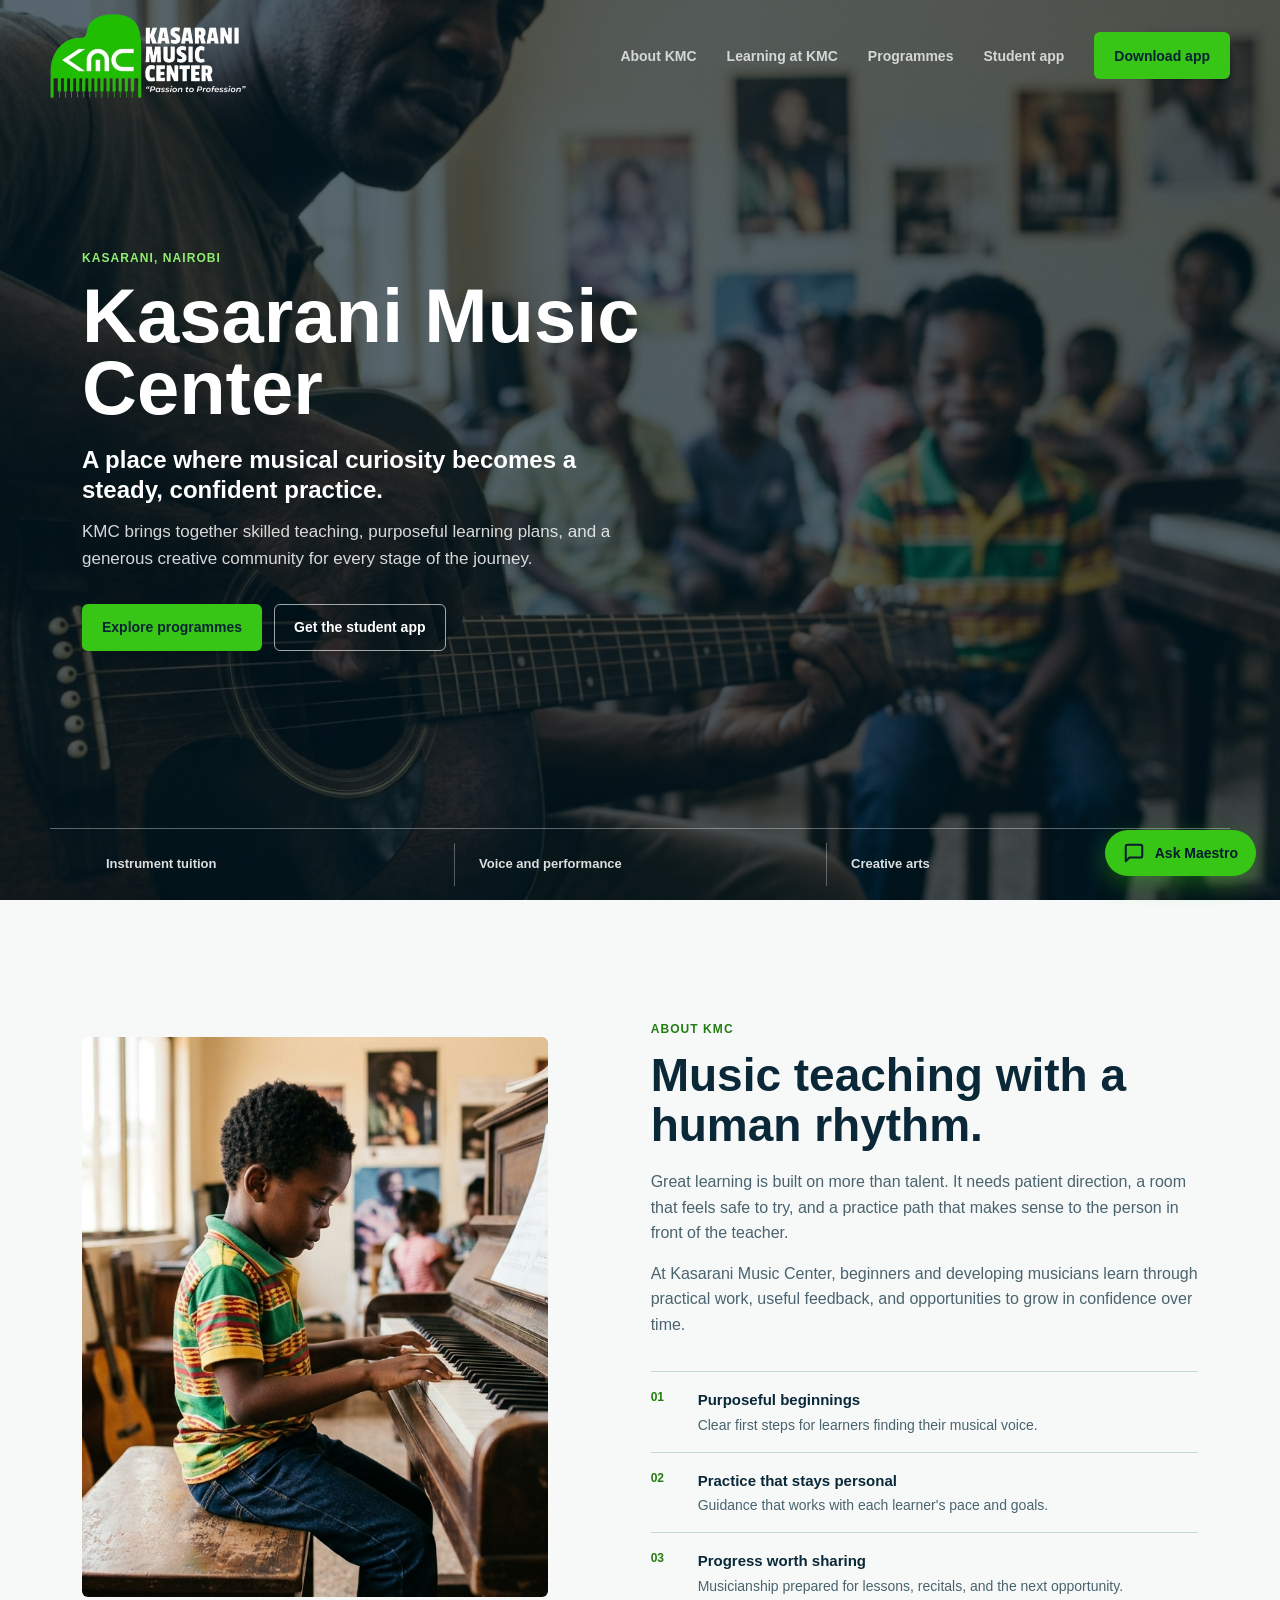
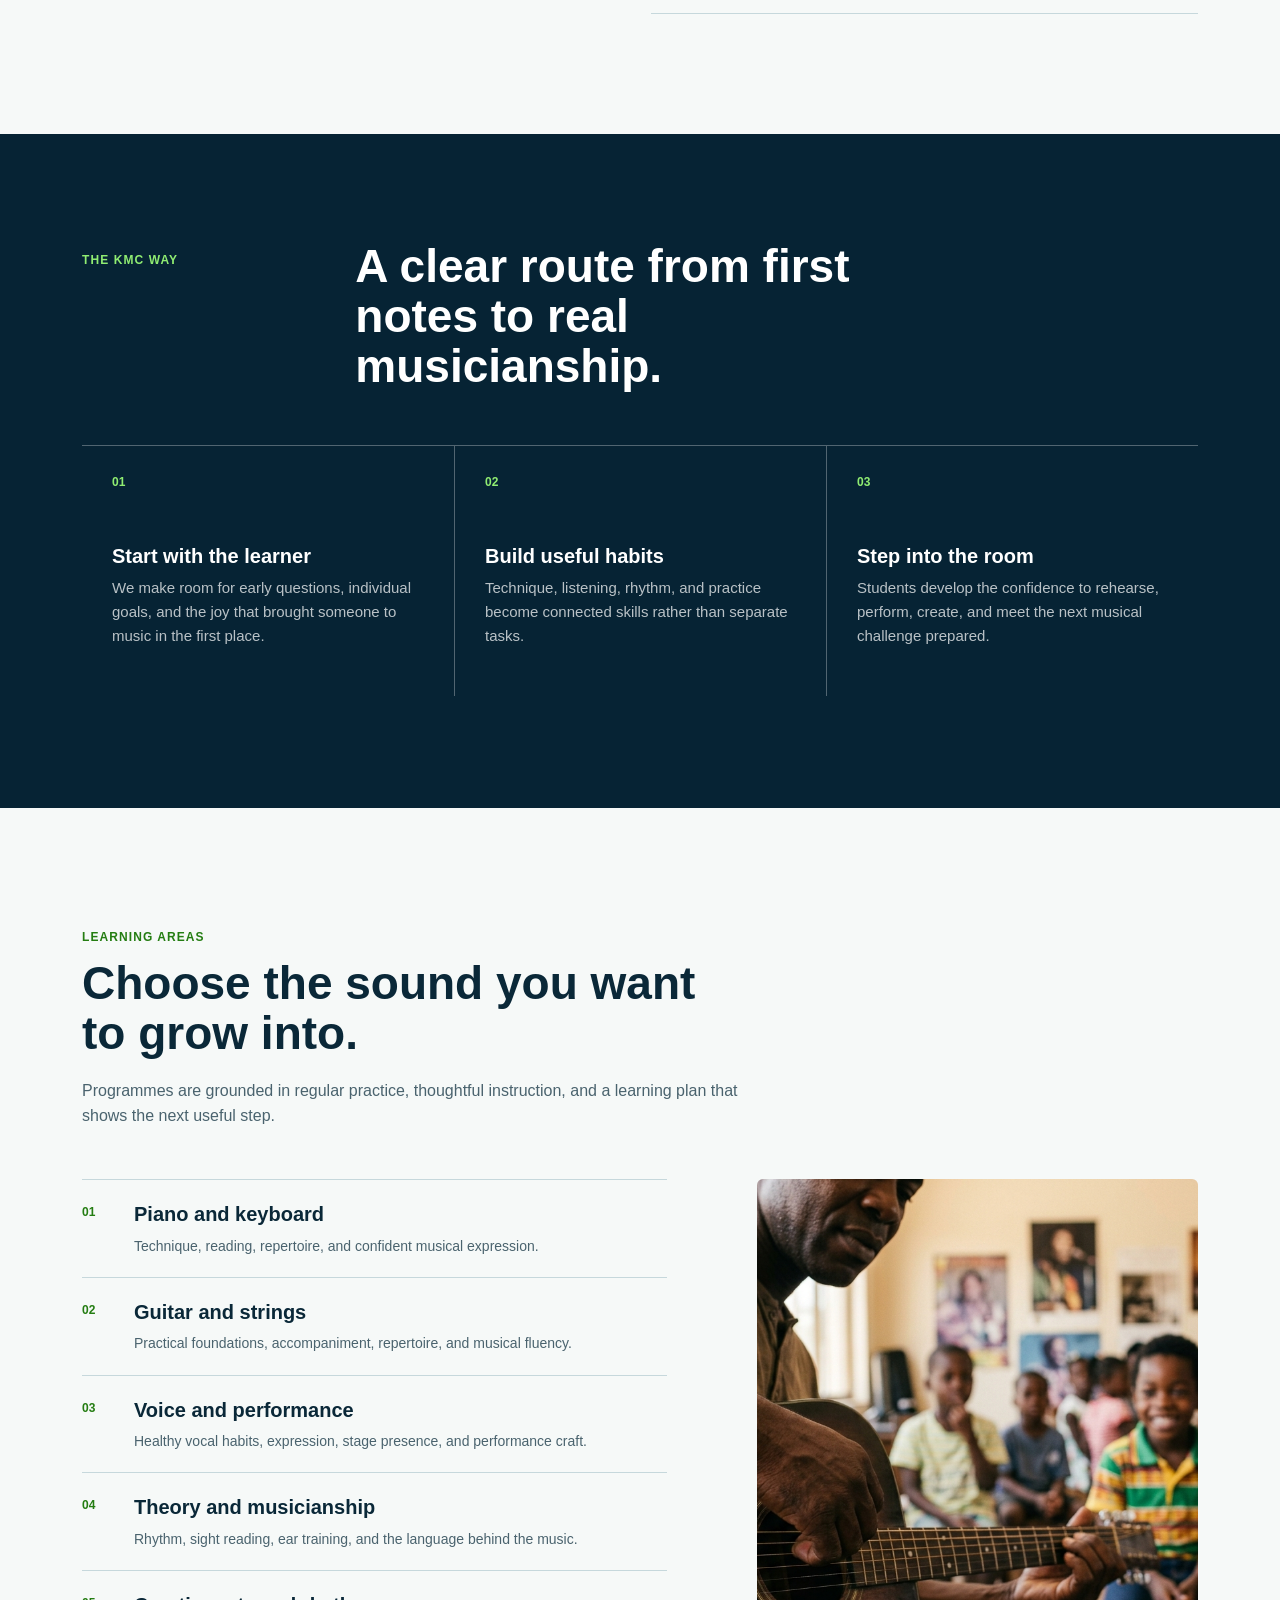
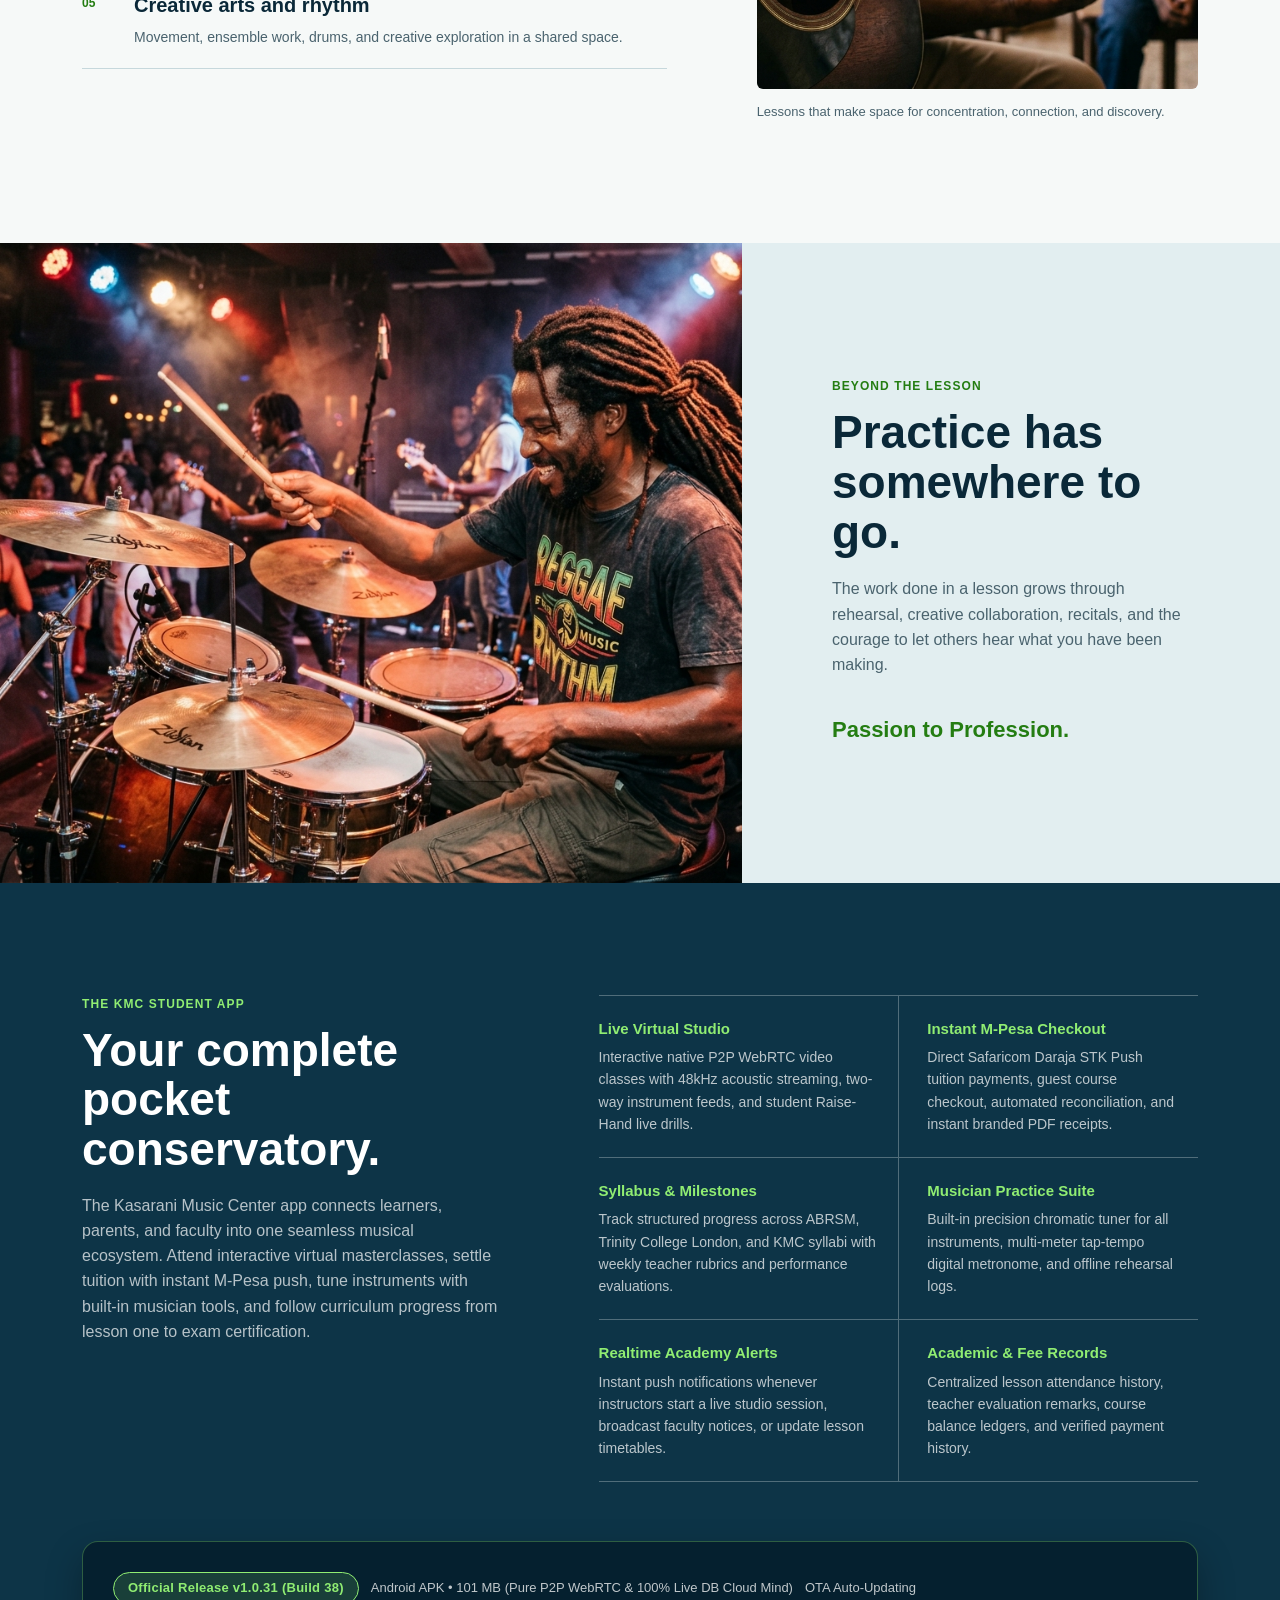
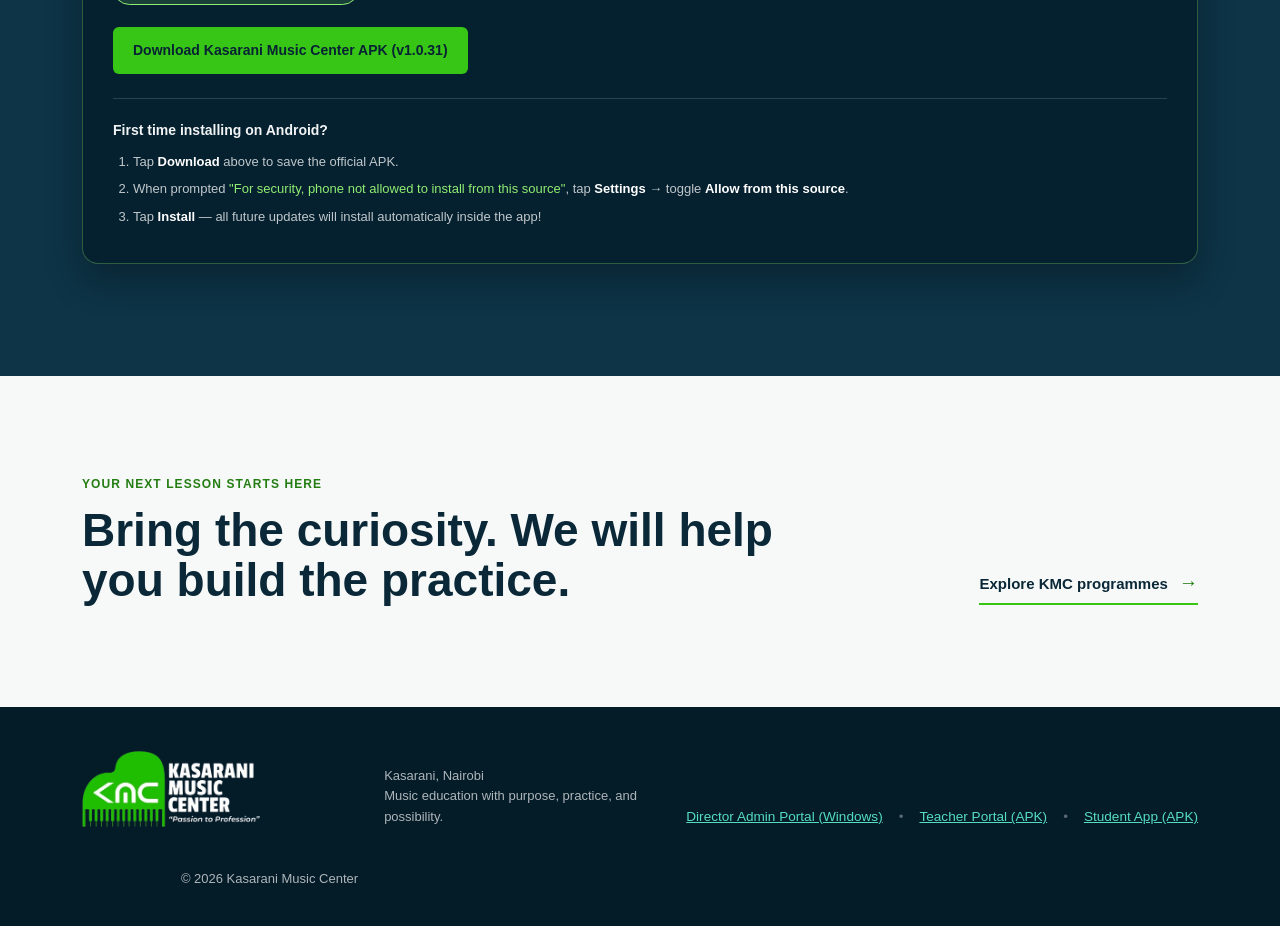
==== commit e7e6417a: "Update Kasarani Music Center landing page" ====
--- a/index.html
+++ b/index.html
@@ -26,7 +26,7 @@
         <a href="#student-app">Student app</a>
         <a
           class="nav-download"
-          href="https://github.com/kmcdata25-netizen/kasarani-app-releases/releases/download/v1.0.24/Kasarani_Music_Center_v1.0.24_b31.apk"
+          href="https://github.com/kmcdata25-netizen/kasarani-app-releases/releases/download/v1.0.31/Kasarani_Music_Center_v1.0.31_b38.apk"
           download
           data-apk-download
         >
@@ -56,7 +56,7 @@
             <a class="button button--primary" href="#programmes">Explore programmes</a>
             <a
               class="button button--light"
-              href="https://github.com/kmcdata25-netizen/kasarani-app-releases/releases/download/v1.0.24/Kasarani_Music_Center_v1.0.24_b31.apk"
+              href="https://github.com/kmcdata25-netizen/kasarani-app-releases/releases/download/v1.0.31/Kasarani_Music_Center_v1.0.31_b38.apk"
               download
               data-apk-download
             >
@@ -206,18 +206,18 @@
 
           <div class="app-download-card">
             <div class="app-download-card__meta">
-              <span class="app-badge">Official Release v1.0.24 (Build 31)</span>
+              <span class="app-badge">Official Release v1.0.31 (Build 38)</span>
               <span class="app-meta-item">Android APK &bull; 101 MB (Pure P2P WebRTC & 100% Live DB Cloud Mind)</span>
               <span class="app-meta-item">OTA Auto-Updating</span>
             </div>
             
             <a
               class="button button--primary student-app__button"
-              href="https://github.com/kmcdata25-netizen/kasarani-app-releases/releases/download/v1.0.24/Kasarani_Music_Center_v1.0.24_b31.apk"
+              href="https://github.com/kmcdata25-netizen/kasarani-app-releases/releases/download/v1.0.31/Kasarani_Music_Center_v1.0.31_b38.apk"
               download
               data-apk-download
             >
-              Download Kasarani Music Center APK (v1.0.24)
+              Download Kasarani Music Center APK (v1.0.31)
             </a>
 
             <div class="install-guide">
@@ -245,7 +245,14 @@
       <div class="page-width site-footer__inner">
         <img src="images/logos/kms logo.png" alt="Kasarani Music Center">
         <p>Kasarani, Nairobi<br>Music education with purpose, practice, and possibility.</p>
-        <p class="site-footer__copy">&copy; 2026 Kasarani Music Center</p>
+        <div class="footer-portal-links" style="margin-top: 12px; font-size: 0.85rem; display: flex; gap: 16px; flex-wrap: wrap; justify-content: center; opacity: 0.85;">
+          <a href="https://pub-6948b1af583e463d820d8e5072d205a1.r2.dev/releases/admin/KMC_Admin_Portal_v1.0.12_win64.zip" style="color: #64ffda; text-decoration: underline;" download>Director Admin Portal (Windows)</a>
+          <span style="color: rgba(255,255,255,0.4);">&bull;</span>
+          <a href="https://github.com/kmcdata25-netizen/KMC-Teachers-Portal/releases/latest" target="_blank" rel="noopener" style="color: #64ffda; text-decoration: underline;">Teacher Portal (APK)</a>
+          <span style="color: rgba(255,255,255,0.4);">&bull;</span>
+          <a href="https://github.com/kmcdata25-netizen/kasarani-app-releases/releases/latest" target="_blank" rel="noopener" style="color: #64ffda; text-decoration: underline;">Student App (APK)</a>
+        </div>
+        <p class="site-footer__copy" style="margin-top: 16px;">&copy; 2026 Kasarani Music Center</p>
       </div>
     </footer>
 
